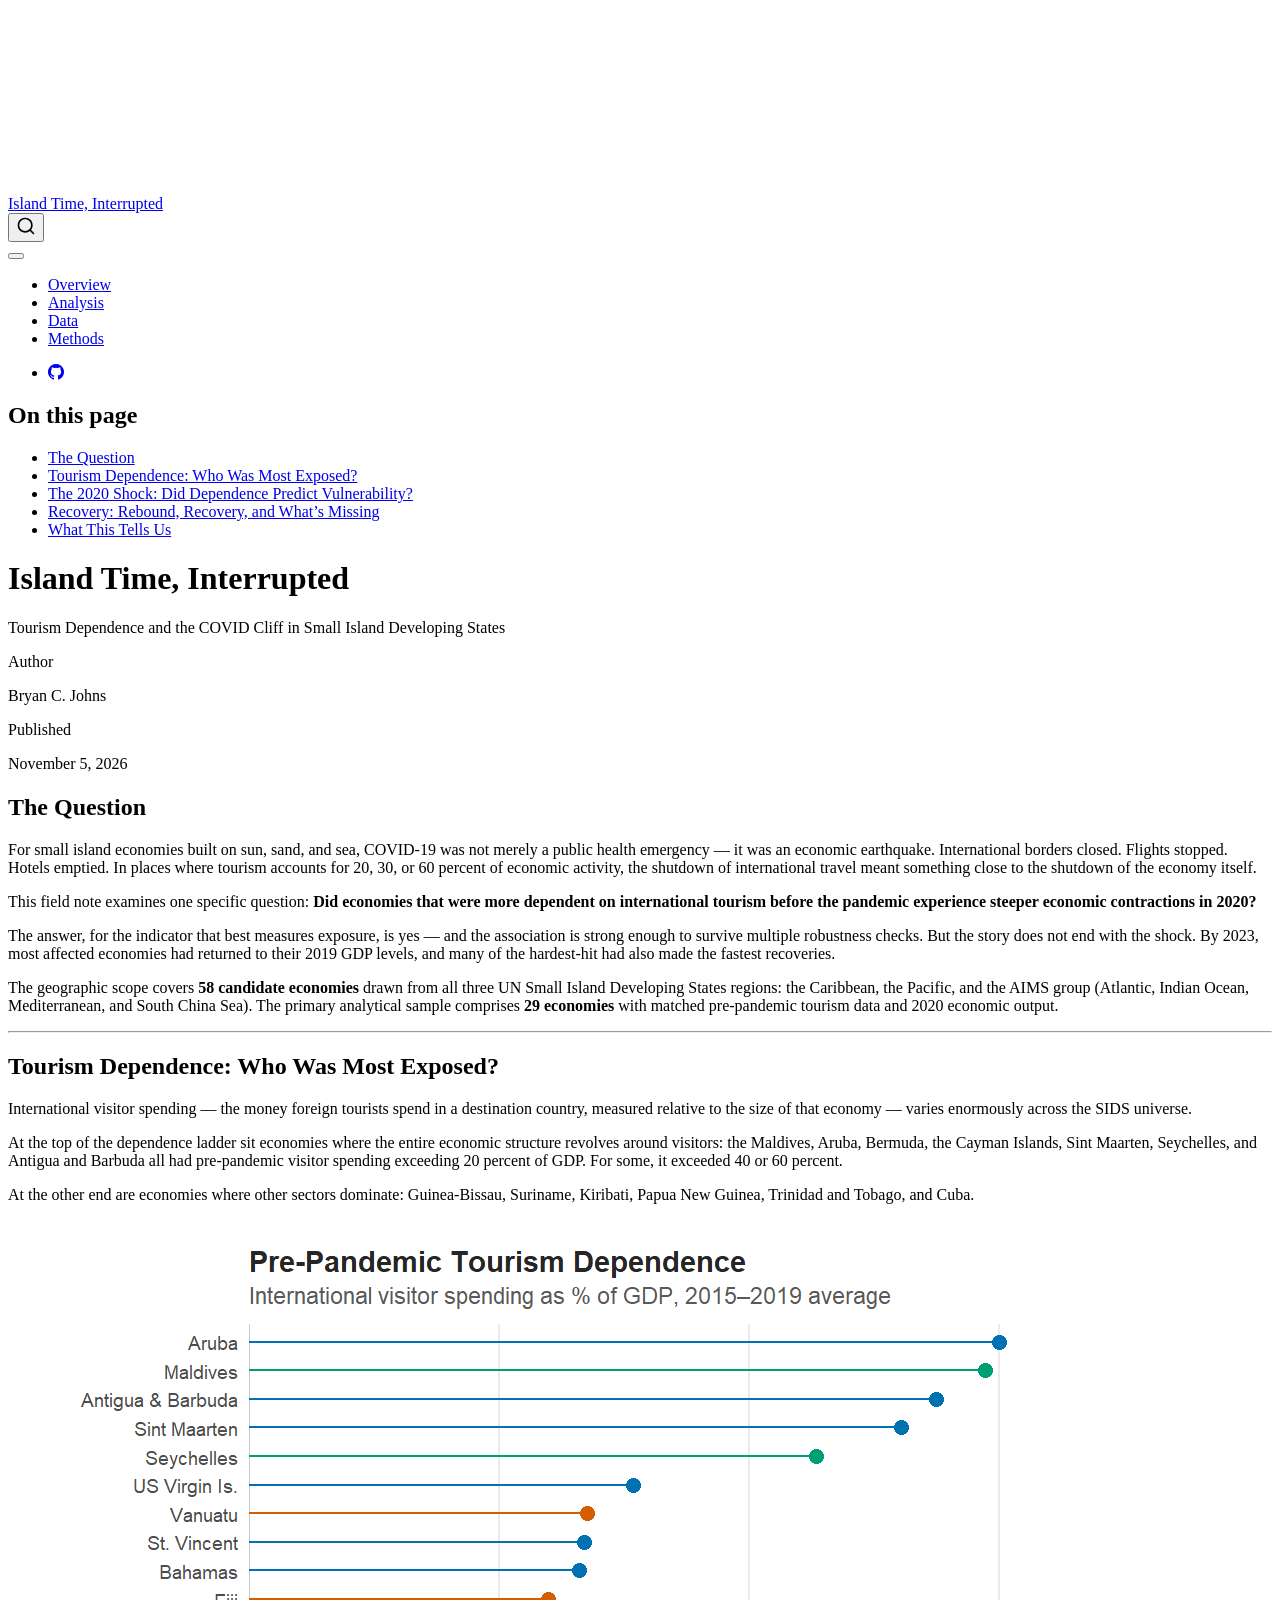
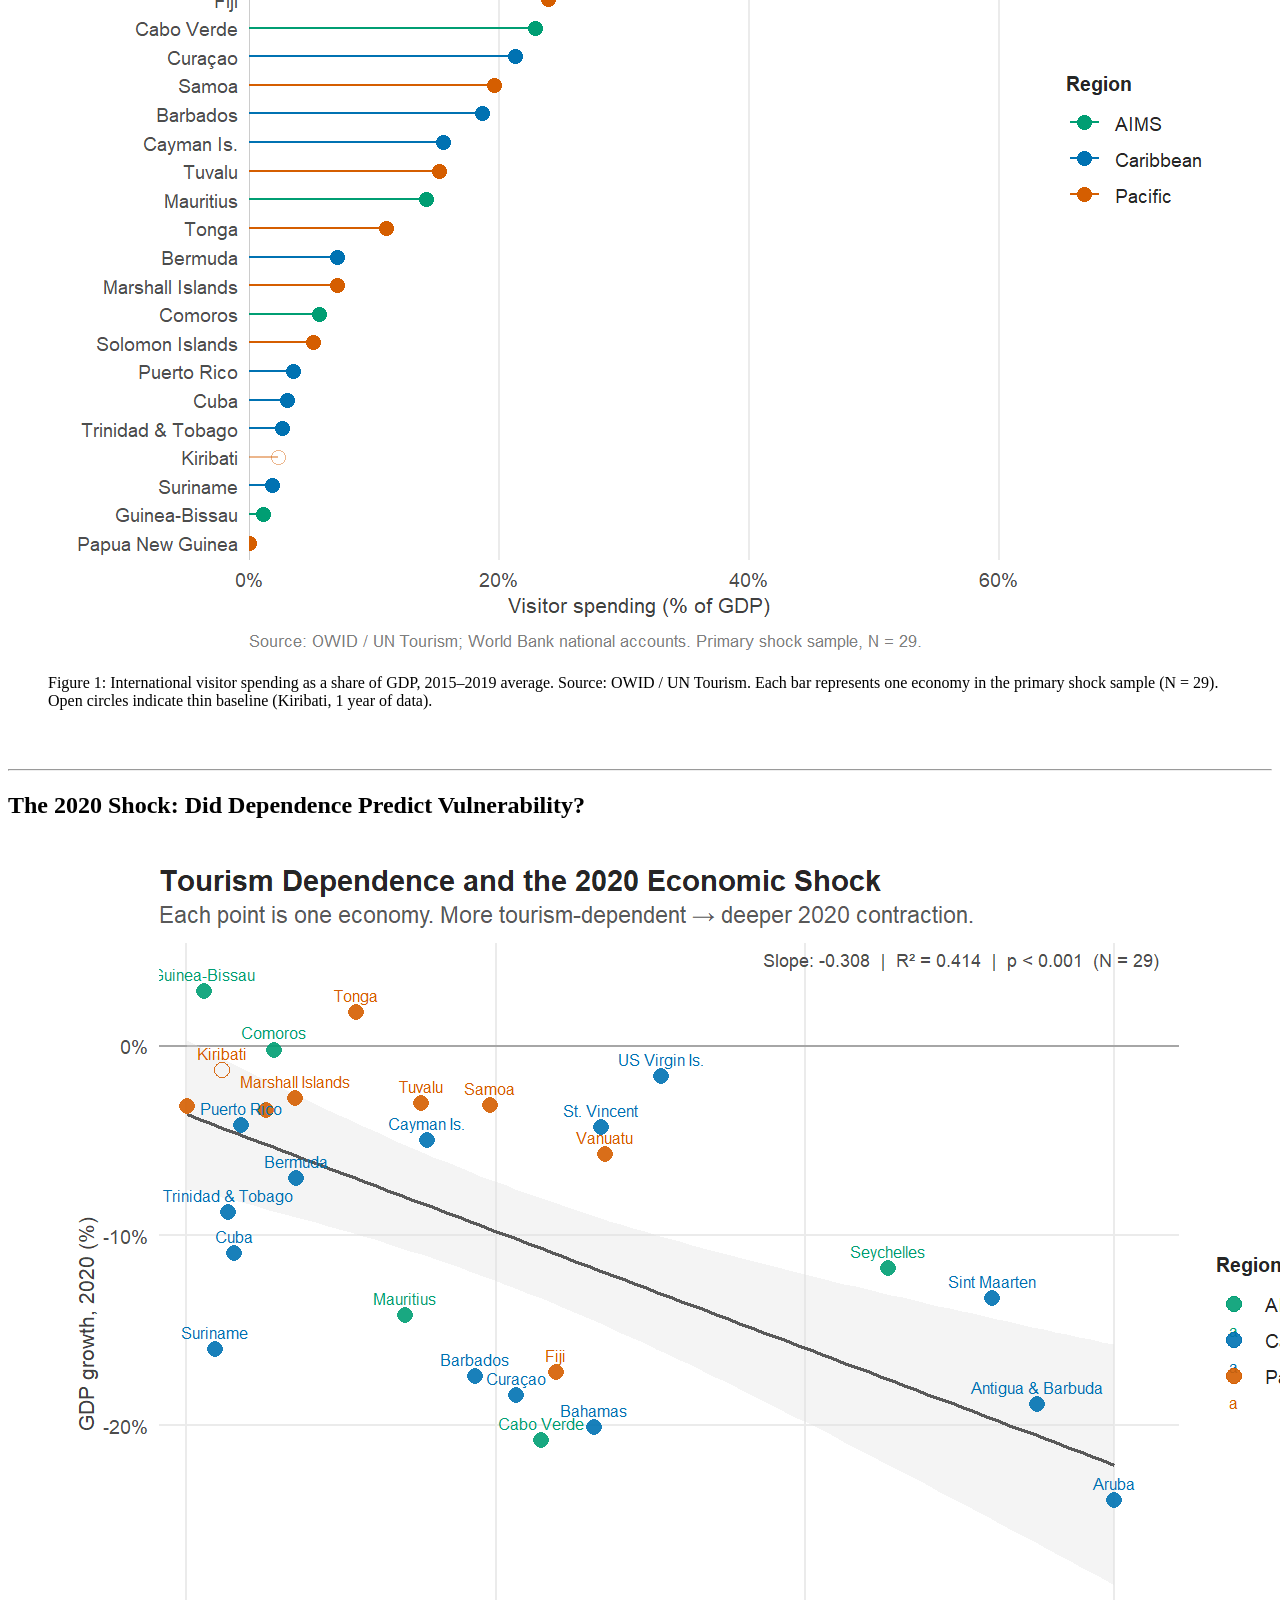
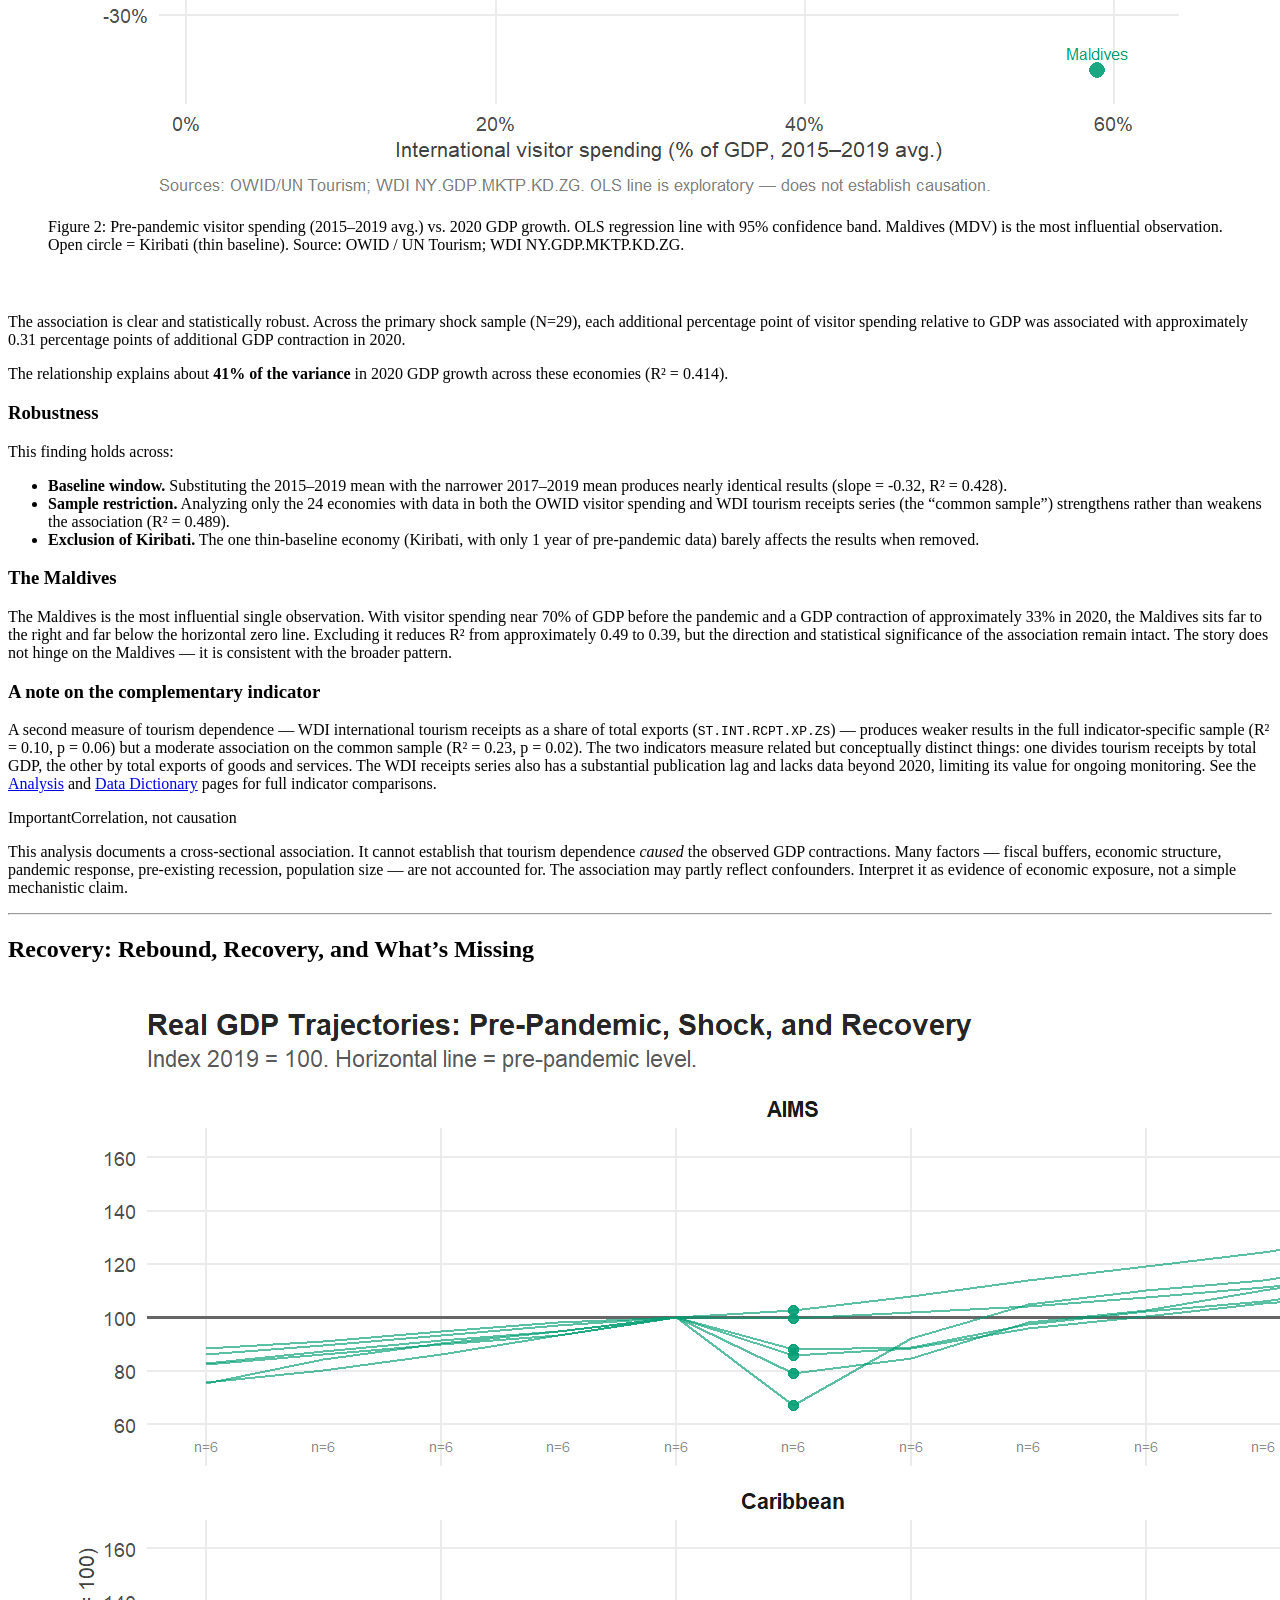
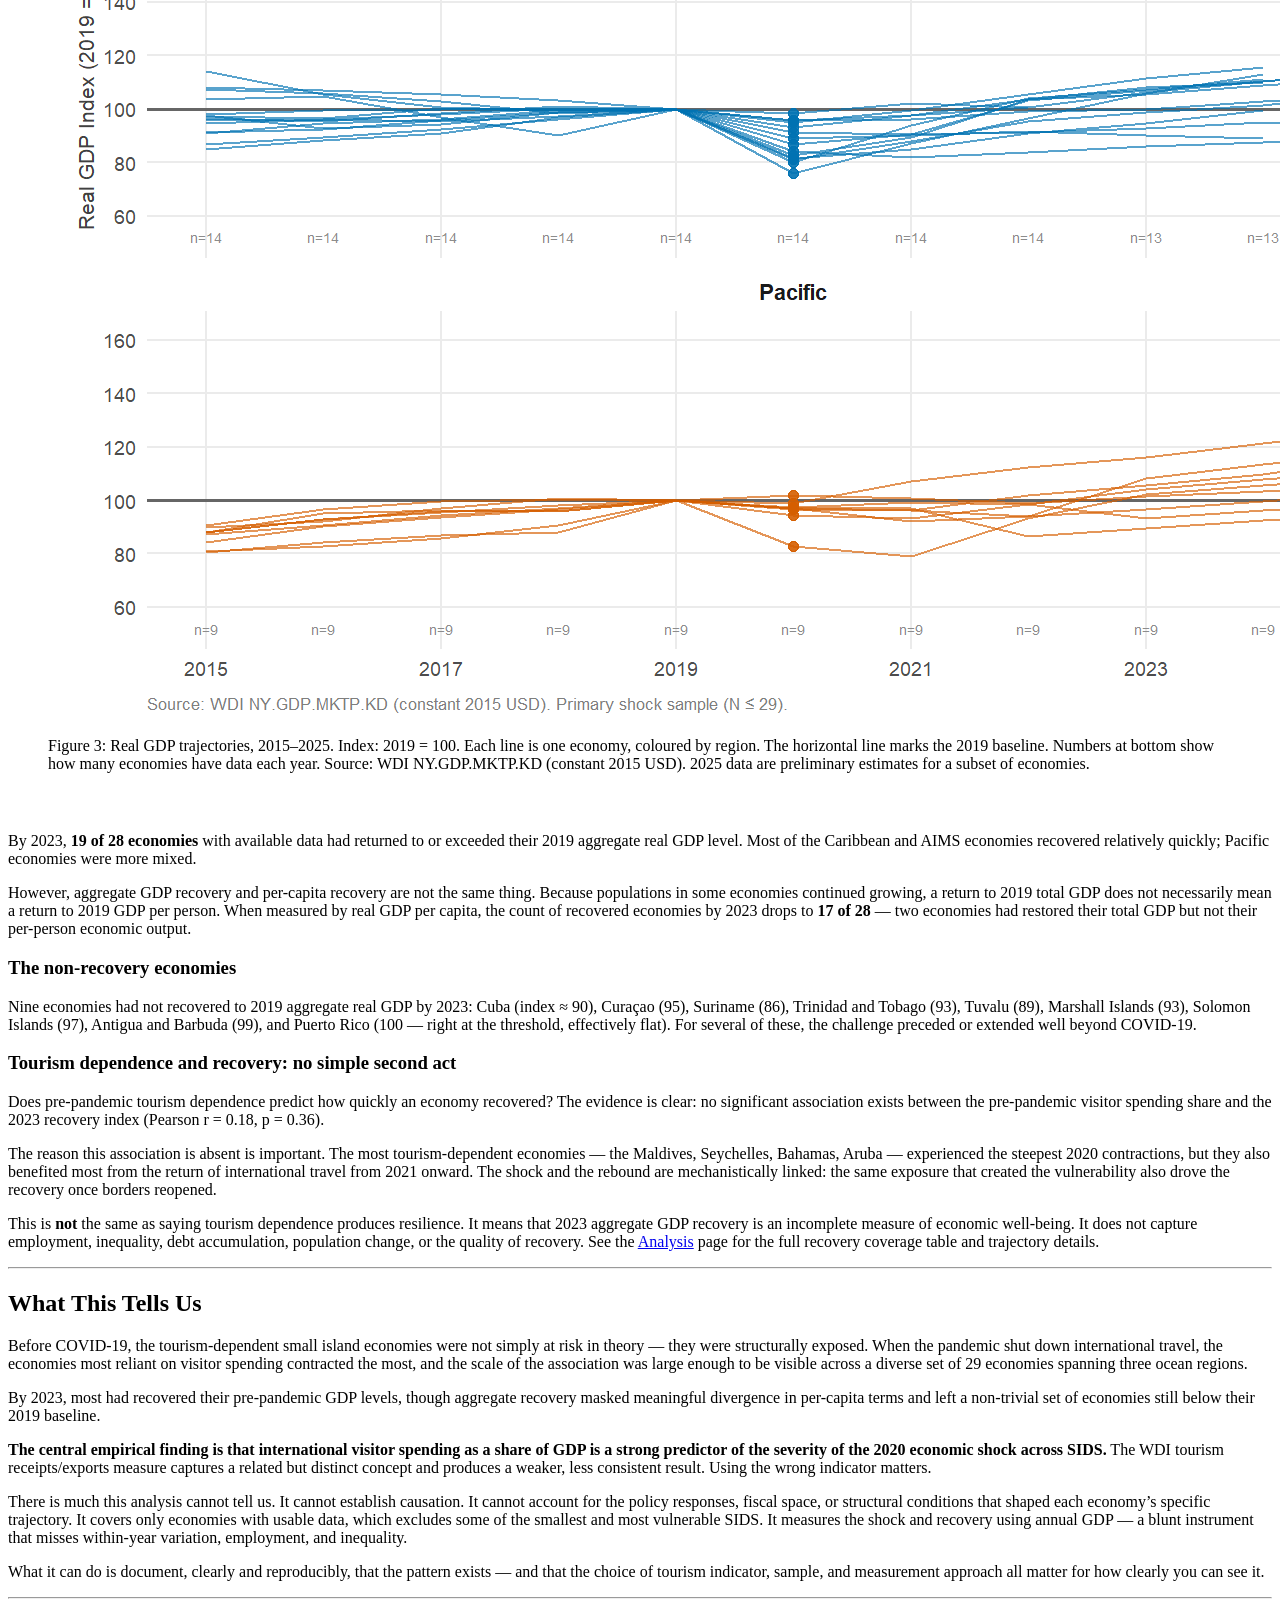
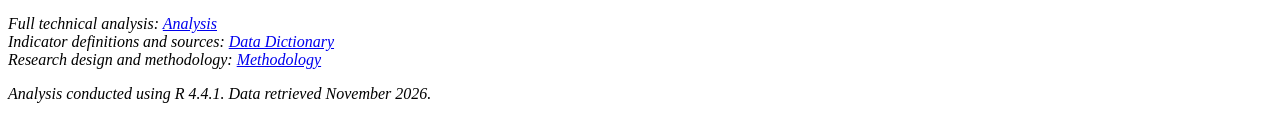
==== docs/index.html @ 67854764 "style: hide code blocks, auto-number figures" ====
<!DOCTYPE html>
<html xmlns="http://www.w3.org/1999/xhtml" lang="en" xml:lang="en"><head>

<meta charset="utf-8">
<meta name="generator" content="quarto-1.10.20">

<meta name="viewport" content="width=device-width, initial-scale=1.0, user-scalable=yes">

<meta name="author" content="Bryan C. Johns">
<meta name="dcterms.date" content="2026-11-05">

<title>Island Time, Interrupted</title>
<style>
/* Default styles provided by pandoc.
** See https://pandoc.org/MANUAL.html#variables-for-html for config info.
*/
span.smallcaps{font-variant: small-caps;}
div.columns{display: flex; gap: 1.5em;}
div.column{flex: auto;}
@media screen {
div.columns{gap: min(4vw, 1.5em);}
div.column{overflow-x: auto;}
}
div.hanging-indent{margin-left: 1.5em; text-indent: -1.5em;}
ul.task-list{list-style: none;}
ul.task-list li input[type="checkbox"] {
  width: 0.8em;
  margin: 0 0.8em 0.2em -1em; /* quarto-specific, see https://github.com/quarto-dev/quarto-cli/issues/4556 */ 
  vertical-align: middle;
}
</style>


<script src="site_libs/quarto-nav/quarto-nav.js"></script>
<script src="site_libs/quarto-nav/headroom.min.js"></script>
<script src="site_libs/clipboard/clipboard.min.js"></script>
<script src="site_libs/quarto-search/autocomplete.umd.js"></script>
<script src="site_libs/quarto-search/fuse.min.js"></script>
<script src="site_libs/quarto-search/quarto-search.js"></script>
<meta name="quarto:offset" content="./">
<link href="./images/favicon.ico" rel="icon">
<script src="site_libs/quarto-html/quarto.js" type="module"></script>
<script src="site_libs/quarto-html/tabsets/tabsets.js" type="module"></script>
<script src="site_libs/quarto-html/popper.min.js"></script>
<script src="site_libs/quarto-html/tippy.umd.min.js"></script>
<script src="site_libs/quarto-html/anchor.min.js"></script>
<link href="site_libs/quarto-html/tippy.css" rel="stylesheet">
<link href="site_libs/quarto-html/quarto-syntax-highlighting-17888a1159294d3eb470f19f6f52f5a5.css" rel="stylesheet" id="quarto-text-highlighting-styles">
<script src="site_libs/bootstrap/bootstrap.min.js"></script>
<link href="site_libs/bootstrap/bootstrap-icons.css" rel="stylesheet">
<link href="site_libs/bootstrap/bootstrap-172ba59bd5e0b52282274ba0c0cc16fc.min.css" rel="stylesheet" append-hash="true" id="quarto-bootstrap" data-mode="light">
<script id="quarto-search-options" type="application/json">{
  "location": "navbar",
  "copy-button": false,
  "collapse-after": 3,
  "panel-placement": "end",
  "type": "overlay",
  "limit": 50,
  "keyboard-shortcut": [
    "f",
    "/",
    "s"
  ],
  "show-item-context": false,
  "language": {
    "search-no-results-text": "No results",
    "search-matching-documents-text": "matching documents",
    "search-copy-link-title": "Copy link to search",
    "search-hide-matches-text": "Hide additional matches",
    "search-more-match-text": "more match in this document",
    "search-more-matches-text": "more matches in this document",
    "search-clear-button-title": "Clear",
    "search-text-placeholder": "",
    "search-detached-cancel-button-title": "Cancel",
    "search-submit-button-title": "Submit",
    "search-label": "Search"
  }
}</script>


<link rel="stylesheet" href="styles.css">
</head>

<body class="nav-fixed quarto-light">

<div id="quarto-search-results"></div>
  <header id="quarto-header" class="headroom fixed-top">
    <nav class="navbar navbar-expand-lg " data-bs-theme="dark">
      <div class="navbar-container container-fluid">
      <div class="navbar-brand-container mx-auto">
    <a class="navbar-brand" href="./index.html">
    <span class="navbar-title">Island Time, Interrupted</span>
    </a>
  </div>
            <div id="quarto-search" class="" title="Search"></div>
          <button class="navbar-toggler" type="button" data-bs-toggle="collapse" data-bs-target="#navbarCollapse" aria-controls="navbarCollapse" role="menu" aria-expanded="false" aria-label="Toggle navigation" onclick="if (window.quartoToggleHeadroom) { window.quartoToggleHeadroom(); }">
  <span class="navbar-toggler-icon"></span>
</button>
          <div class="collapse navbar-collapse" id="navbarCollapse">
            <ul class="navbar-nav navbar-nav-scroll me-auto">
  <li class="nav-item">
    <a class="nav-link active" href="./index.html" aria-current="page"> 
<span class="menu-text">Overview</span></a>
  </li>  
  <li class="nav-item">
    <a class="nav-link" href="./analysis.html"> 
<span class="menu-text">Analysis</span></a>
  </li>  
  <li class="nav-item">
    <a class="nav-link" href="./data-dictionary.html"> 
<span class="menu-text">Data</span></a>
  </li>  
  <li class="nav-item">
    <a class="nav-link" href="./methodology.html"> 
<span class="menu-text">Methods</span></a>
  </li>  
</ul>
            <ul class="navbar-nav navbar-nav-scroll ms-auto">
  <li class="nav-item compact">
    <a class="nav-link" href="https://github.com/johbry17/Island-Time-Interrupted"> <i class="bi bi-github" role="img">
</i> 
<span class="menu-text"></span></a>
  </li>  
</ul>
          </div> <!-- /navcollapse -->
            <div class="quarto-navbar-tools">
</div>
      </div> <!-- /container-fluid -->
    </nav>
</header>
<!-- content -->
<div id="quarto-content" class="quarto-container page-columns page-rows-contents page-layout-article page-navbar">
<!-- sidebar -->
<!-- margin-sidebar -->
    <div id="quarto-margin-sidebar" class="sidebar margin-sidebar">
        <nav id="TOC" role="doc-toc" class="toc-active">
    <h2 id="toc-title">On this page</h2>
   
  <ul class="collapse">
  <li><a href="#the-question" id="toc-the-question" class="nav-link active" data-scroll-target="#the-question">The Question</a></li>
  <li><a href="#tourism-dependence-who-was-most-exposed" id="toc-tourism-dependence-who-was-most-exposed" class="nav-link" data-scroll-target="#tourism-dependence-who-was-most-exposed">Tourism Dependence: Who Was Most Exposed?</a></li>
  <li><a href="#the-2020-shock-did-dependence-predict-vulnerability" id="toc-the-2020-shock-did-dependence-predict-vulnerability" class="nav-link" data-scroll-target="#the-2020-shock-did-dependence-predict-vulnerability">The 2020 Shock: Did Dependence Predict Vulnerability?</a></li>
  <li><a href="#recovery-rebound-recovery-and-whats-missing" id="toc-recovery-rebound-recovery-and-whats-missing" class="nav-link" data-scroll-target="#recovery-rebound-recovery-and-whats-missing">Recovery: Rebound, Recovery, and What’s Missing</a></li>
  <li><a href="#what-this-tells-us" id="toc-what-this-tells-us" class="nav-link" data-scroll-target="#what-this-tells-us">What This Tells Us</a></li>
  </ul>
</nav>
    </div>
<!-- main -->
<main class="content" id="quarto-document-content">

<header id="title-block-header" class="quarto-title-block default">
<div class="quarto-title">
<h1 class="title">Island Time, Interrupted</h1>
<p class="subtitle lead">Tourism Dependence and the COVID Cliff in Small Island Developing States</p>
</div>



<div class="quarto-title-meta">

    <div>
    <div class="quarto-title-meta-heading">Author</div>
    <div class="quarto-title-meta-contents">
             <p>Bryan C. Johns </p>
          </div>
  </div>
    
    <div>
    <div class="quarto-title-meta-heading">Published</div>
    <div class="quarto-title-meta-contents">
      <p class="date">November 5, 2026</p>
    </div>
  </div>
  
    
  </div>
  


</header>


<section id="the-question" class="level2">
<h2 class="anchored" data-anchor-id="the-question">The Question</h2>
<p>For small island economies built on sun, sand, and sea, COVID-19 was not merely a public health emergency — it was an economic earthquake. International borders closed. Flights stopped. Hotels emptied. In places where tourism accounts for 20, 30, or 60 percent of economic activity, the shutdown of international travel meant something close to the shutdown of the economy itself.</p>
<p>This field note examines one specific question: <strong>Did economies that were more dependent on international tourism before the pandemic experience steeper economic contractions in 2020?</strong></p>
<p>The answer, for the indicator that best measures exposure, is yes — and the association is strong enough to survive multiple robustness checks. But the story does not end with the shock. By 2023, most affected economies had returned to their 2019 GDP levels, and many of the hardest-hit had also made the fastest recoveries.</p>
<p>The geographic scope covers <strong>58 candidate economies</strong> drawn from all three UN Small Island Developing States regions: the Caribbean, the Pacific, and the AIMS group (Atlantic, Indian Ocean, Mediterranean, and South China Sea). The primary analytical sample comprises <strong>29 economies</strong> with matched pre-pandemic tourism data and 2020 economic output.</p>
<hr>
</section>
<section id="tourism-dependence-who-was-most-exposed" class="level2">
<h2 class="anchored" data-anchor-id="tourism-dependence-who-was-most-exposed">Tourism Dependence: Who Was Most Exposed?</h2>
<p>International visitor spending — the money foreign tourists spend in a destination country, measured relative to the size of that economy — varies enormously across the SIDS universe.</p>
<p>At the top of the dependence ladder sit economies where the entire economic structure revolves around visitors: the Maldives, Aruba, Bermuda, the Cayman Islands, Sint Maarten, Seychelles, and Antigua and Barbuda all had pre-pandemic visitor spending exceeding 20 percent of GDP. For some, it exceeded 40 or 60 percent.</p>
<p>At the other end are economies where other sectors dominate: Guinea-Bissau, Suriname, Kiribati, Papua New Guinea, Trinidad and Tobago, and Cuba.</p>
<div class="cell">
<div class="cell-output-display">
<div id="fig-ranking" class="quarto-float quarto-figure quarto-figure-center anchored">
<figure class="quarto-float quarto-float-fig figure">
<div aria-describedby="fig-ranking-caption-0ceaefa1-69ba-4598-a22c-09a6ac19f8ca">
<img src="index_files/figure-html/fig-ranking-1.png" class="img-fluid figure-img">
</div>
<figcaption class="quarto-float-caption-bottom quarto-float-caption quarto-float-fig" id="fig-ranking-caption-0ceaefa1-69ba-4598-a22c-09a6ac19f8ca">
Figure&nbsp;1: International visitor spending as a share of GDP, 2015–2019 average. Source: OWID / UN Tourism. Each bar represents one economy in the primary shock sample (N = 29). Open circles indicate thin baseline (Kiribati, 1 year of data).
</figcaption>
</figure>
</div>
</div>
</div>
<hr>
</section>
<section id="the-2020-shock-did-dependence-predict-vulnerability" class="level2">
<h2 class="anchored" data-anchor-id="the-2020-shock-did-dependence-predict-vulnerability">The 2020 Shock: Did Dependence Predict Vulnerability?</h2>
<div class="cell">
<div class="cell-output-display">
<div id="fig-shock" class="quarto-float quarto-figure quarto-figure-center anchored">
<figure class="quarto-float quarto-float-fig figure">
<div aria-describedby="fig-shock-caption-0ceaefa1-69ba-4598-a22c-09a6ac19f8ca">
<img src="index_files/figure-html/fig-shock-1.png" class="img-fluid figure-img">
</div>
<figcaption class="quarto-float-caption-bottom quarto-float-caption quarto-float-fig" id="fig-shock-caption-0ceaefa1-69ba-4598-a22c-09a6ac19f8ca">
Figure&nbsp;2: Pre-pandemic visitor spending (2015–2019 avg.) vs.&nbsp;2020 GDP growth. OLS regression line with 95% confidence band. Maldives (MDV) is the most influential observation. Open circle = Kiribati (thin baseline). Source: OWID / UN Tourism; WDI NY.GDP.MKTP.KD.ZG.
</figcaption>
</figure>
</div>
</div>
</div>
<p>The association is clear and statistically robust. Across the primary shock sample (N=29), each additional percentage point of visitor spending relative to GDP was associated with approximately 0.31 percentage points of additional GDP contraction in 2020.</p>
<p>The relationship explains about <strong>41% of the variance</strong> in 2020 GDP growth across these economies (R² = 0.414).</p>
<section id="robustness" class="level3">
<h3 class="anchored" data-anchor-id="robustness">Robustness</h3>
<p>This finding holds across:</p>
<ul>
<li><strong>Baseline window.</strong> Substituting the 2015–2019 mean with the narrower 2017–2019 mean produces nearly identical results (slope = -0.32, R² = 0.428).</li>
<li><strong>Sample restriction.</strong> Analyzing only the 24 economies with data in both the OWID visitor spending and WDI tourism receipts series (the “common sample”) strengthens rather than weakens the association (R² = 0.489).</li>
<li><strong>Exclusion of Kiribati.</strong> The one thin-baseline economy (Kiribati, with only 1 year of pre-pandemic data) barely affects the results when removed.</li>
</ul>
</section>
<section id="the-maldives" class="level3">
<h3 class="anchored" data-anchor-id="the-maldives">The Maldives</h3>
<p>The Maldives is the most influential single observation. With visitor spending near 70% of GDP before the pandemic and a GDP contraction of approximately 33% in 2020, the Maldives sits far to the right and far below the horizontal zero line. Excluding it reduces R² from approximately 0.49 to 0.39, but the direction and statistical significance of the association remain intact. The story does not hinge on the Maldives — it is consistent with the broader pattern.</p>
</section>
<section id="a-note-on-the-complementary-indicator" class="level3">
<h3 class="anchored" data-anchor-id="a-note-on-the-complementary-indicator">A note on the complementary indicator</h3>
<p>A second measure of tourism dependence — WDI international tourism receipts as a share of total exports (<code>ST.INT.RCPT.XP.ZS</code>) — produces weaker results in the full indicator-specific sample (R² = 0.10, p = 0.06) but a moderate association on the common sample (R² = 0.23, p = 0.02). The two indicators measure related but conceptually distinct things: one divides tourism receipts by total GDP, the other by total exports of goods and services. The WDI receipts series also has a substantial publication lag and lacks data beyond 2020, limiting its value for ongoing monitoring. See the <a href="./analysis.html">Analysis</a> and <a href="./data-dictionary.html">Data Dictionary</a> pages for full indicator comparisons.</p>
<div class="callout callout-style-default callout-important callout-titled">
<div class="callout-header d-flex align-content-center">
<div class="callout-icon-container">
<i class="callout-icon"></i>
</div>
<div class="callout-title-container flex-fill">
<span class="screen-reader-only">Important</span>Correlation, not causation
</div>
</div>
<div class="callout-body-container callout-body">
<p>This analysis documents a cross-sectional association. It cannot establish that tourism dependence <em>caused</em> the observed GDP contractions. Many factors — fiscal buffers, economic structure, pandemic response, pre-existing recession, population size — are not accounted for. The association may partly reflect confounders. Interpret it as evidence of economic exposure, not a simple mechanistic claim.</p>
</div>
</div>
<hr>
</section>
</section>
<section id="recovery-rebound-recovery-and-whats-missing" class="level2">
<h2 class="anchored" data-anchor-id="recovery-rebound-recovery-and-whats-missing">Recovery: Rebound, Recovery, and What’s Missing</h2>
<div class="cell">
<div class="cell-output-display">
<div id="fig-recovery" class="quarto-float quarto-figure quarto-figure-center anchored">
<figure class="quarto-float quarto-float-fig figure">
<div aria-describedby="fig-recovery-caption-0ceaefa1-69ba-4598-a22c-09a6ac19f8ca">
<img src="index_files/figure-html/fig-recovery-1.png" class="img-fluid figure-img">
</div>
<figcaption class="quarto-float-caption-bottom quarto-float-caption quarto-float-fig" id="fig-recovery-caption-0ceaefa1-69ba-4598-a22c-09a6ac19f8ca">
Figure&nbsp;3: Real GDP trajectories, 2015–2025. Index: 2019 = 100. Each line is one economy, coloured by region. The horizontal line marks the 2019 baseline. Numbers at bottom show how many economies have data each year. Source: WDI NY.GDP.MKTP.KD (constant 2015 USD). 2025 data are preliminary estimates for a subset of economies.
</figcaption>
</figure>
</div>
</div>
</div>
<p>By 2023, <strong>19 of 28 economies</strong> with available data had returned to or exceeded their 2019 aggregate real GDP level. Most of the Caribbean and AIMS economies recovered relatively quickly; Pacific economies were more mixed.</p>
<p>However, aggregate GDP recovery and per-capita recovery are not the same thing. Because populations in some economies continued growing, a return to 2019 total GDP does not necessarily mean a return to 2019 GDP per person. When measured by real GDP per capita, the count of recovered economies by 2023 drops to <strong>17 of 28</strong> — two economies had restored their total GDP but not their per-person economic output.</p>
<section id="the-non-recovery-economies" class="level3">
<h3 class="anchored" data-anchor-id="the-non-recovery-economies">The non-recovery economies</h3>
<p>Nine economies had not recovered to 2019 aggregate real GDP by 2023: Cuba (index ≈ 90), Curaçao (95), Suriname (86), Trinidad and Tobago (93), Tuvalu (89), Marshall Islands (93), Solomon Islands (97), Antigua and Barbuda (99), and Puerto Rico (100 — right at the threshold, effectively flat). For several of these, the challenge preceded or extended well beyond COVID-19.</p>
</section>
<section id="tourism-dependence-and-recovery-no-simple-second-act" class="level3">
<h3 class="anchored" data-anchor-id="tourism-dependence-and-recovery-no-simple-second-act">Tourism dependence and recovery: no simple second act</h3>
<p>Does pre-pandemic tourism dependence predict how quickly an economy recovered? The evidence is clear: no significant association exists between the pre-pandemic visitor spending share and the 2023 recovery index (Pearson r = 0.18, p = 0.36).</p>
<p>The reason this association is absent is important. The most tourism-dependent economies — the Maldives, Seychelles, Bahamas, Aruba — experienced the steepest 2020 contractions, but they also benefited most from the return of international travel from 2021 onward. The shock and the rebound are mechanistically linked: the same exposure that created the vulnerability also drove the recovery once borders reopened.</p>
<p>This is <strong>not</strong> the same as saying tourism dependence produces resilience. It means that 2023 aggregate GDP recovery is an incomplete measure of economic well-being. It does not capture employment, inequality, debt accumulation, population change, or the quality of recovery. See the <a href="./analysis.html">Analysis</a> page for the full recovery coverage table and trajectory details.</p>
<hr>
</section>
</section>
<section id="what-this-tells-us" class="level2">
<h2 class="anchored" data-anchor-id="what-this-tells-us">What This Tells Us</h2>
<p>Before COVID-19, the tourism-dependent small island economies were not simply at risk in theory — they were structurally exposed. When the pandemic shut down international travel, the economies most reliant on visitor spending contracted the most, and the scale of the association was large enough to be visible across a diverse set of 29 economies spanning three ocean regions.</p>
<p>By 2023, most had recovered their pre-pandemic GDP levels, though aggregate recovery masked meaningful divergence in per-capita terms and left a non-trivial set of economies still below their 2019 baseline.</p>
<p><strong>The central empirical finding is that international visitor spending as a share of GDP is a strong predictor of the severity of the 2020 economic shock across SIDS.</strong> The WDI tourism receipts/exports measure captures a related but distinct concept and produces a weaker, less consistent result. Using the wrong indicator matters.</p>
<p>There is much this analysis cannot tell us. It cannot establish causation. It cannot account for the policy responses, fiscal space, or structural conditions that shaped each economy’s specific trajectory. It covers only economies with usable data, which excludes some of the smallest and most vulnerable SIDS. It measures the shock and recovery using annual GDP — a blunt instrument that misses within-year variation, employment, and inequality.</p>
<p>What it can do is document, clearly and reproducibly, that the pattern exists — and that the choice of tourism indicator, sample, and measurement approach all matter for how clearly you can see it.</p>
<hr>
<p><em>Full technical analysis: <a href="./analysis.html">Analysis</a></em><br>
<em>Indicator definitions and sources: <a href="./data-dictionary.html">Data Dictionary</a></em><br>
<em>Research design and methodology: <a href="./methodology.html">Methodology</a></em></p>
<p><em>Analysis conducted using R 4.4.1. Data retrieved November 2026.</em></p>


</section>

</main> <!-- /main -->
<script id="quarto-html-after-body" type="application/javascript">
  window.document.addEventListener("DOMContentLoaded", function (event) {
    const icon = "";
    const anchorJS = new window.AnchorJS();
    anchorJS.options = {
      placement: 'right',
      icon: icon
    };
    anchorJS.add('.anchored');
    const isCodeAnnotation = (el) => {
      for (const clz of el.classList) {
        if (clz.startsWith('code-annotation-')) {                     
          return true;
        }
      }
      return false;
    }
    const onCopySuccess = function(e) {
      // button target
      const button = e.trigger;
      // don't keep focus
      button.blur();
      // flash "checked"
      button.classList.add('code-copy-button-checked');
      var currentTitle = button.getAttribute("title");
      button.setAttribute("title", "Copied!");
      let tooltip;
      if (window.bootstrap) {
        button.setAttribute("data-bs-toggle", "tooltip");
        button.setAttribute("data-bs-placement", "left");
        button.setAttribute("data-bs-title", "Copied!");
        tooltip = new bootstrap.Tooltip(button, 
          { trigger: "manual", 
            customClass: "code-copy-button-tooltip",
            offset: [0, -8]});
        tooltip.show();    
      }
      setTimeout(function() {
        if (tooltip) {
          tooltip.hide();
          button.removeAttribute("data-bs-title");
          button.removeAttribute("data-bs-toggle");
          button.removeAttribute("data-bs-placement");
        }
        button.setAttribute("title", currentTitle);
        button.classList.remove('code-copy-button-checked');
      }, 1000);
      // clear code selection
      e.clearSelection();
    }
    const getTextToCopy = function(trigger) {
      const outerScaffold = trigger.parentElement.cloneNode(true);
      const codeEl = outerScaffold.querySelector('code');
      for (const childEl of codeEl.children) {
        if (isCodeAnnotation(childEl)) {
          childEl.remove();
        }
      }
      return codeEl.innerText;
    }
    const clipboard = new window.ClipboardJS('.code-copy-button:not([data-in-quarto-modal])', {
      text: getTextToCopy
    });
    clipboard.on('success', onCopySuccess);
    if (window.document.getElementById('quarto-embedded-source-code-modal')) {
      const clipboardModal = new window.ClipboardJS('.code-copy-button[data-in-quarto-modal]', {
        text: getTextToCopy,
        container: window.document.getElementById('quarto-embedded-source-code-modal')
      });
      clipboardModal.on('success', onCopySuccess);
    }
      var localhostRegex = new RegExp(/^(?:http|https):\/\/localhost\:?[0-9]*\//);
      var mailtoRegex = new RegExp(/^mailto:/);
        var filterRegex = new RegExp('/' + window.location.host + '/');
      var isInternal = (href) => {
          return filterRegex.test(href) || localhostRegex.test(href) || mailtoRegex.test(href);
      }
      // Inspect non-navigation links and adorn them if external
     var links = window.document.querySelectorAll('a[href]:not(.nav-link):not(.navbar-brand):not(.toc-action):not(.sidebar-link):not(.sidebar-item-toggle):not(.pagination-link):not(.no-external):not([aria-hidden]):not(.dropdown-item):not(.quarto-navigation-tool):not(.about-link)');
      for (var i=0; i<links.length; i++) {
        const link = links[i];
        if (!isInternal(link.href)) {
          // undo the damage that might have been done by quarto-nav.js in the case of
          // links that we want to consider external
          if (link.dataset.originalHref !== undefined) {
            link.href = link.dataset.originalHref;
          }
        }
      }
    function tippyHover(el, contentFn, onTriggerFn, onUntriggerFn) {
      const config = {
        allowHTML: true,
        maxWidth: 500,
        delay: 100,
        arrow: false,
        appendTo: function(el) {
            return el.parentElement;
        },
        interactive: true,
        interactiveBorder: 10,
        theme: 'quarto',
        placement: 'bottom-start',
      };
      if (contentFn) {
        config.content = contentFn;
      }
      if (onTriggerFn) {
        config.onTrigger = onTriggerFn;
      }
      if (onUntriggerFn) {
        config.onUntrigger = onUntriggerFn;
      }
      window.tippy(el, config); 
    }
    const noterefs = window.document.querySelectorAll('a[role="doc-noteref"]');
    for (var i=0; i<noterefs.length; i++) {
      const ref = noterefs[i];
      tippyHover(ref, function() {
        // use id or data attribute instead here
        let href = ref.getAttribute('data-footnote-href') || ref.getAttribute('href');
        try { href = new URL(href).hash; } catch {}
        const id = href.replace(/^#\/?/, "");
        const note = window.document.getElementById(id);
        if (note) {
          return note.innerHTML;
        } else {
          return "";
        }
      });
    }
    const xrefs = window.document.querySelectorAll('a.quarto-xref');
    const processXRef = (id, note) => {
      // Strip column container classes
      const stripColumnClz = (el) => {
        el.classList.remove("page-full", "page-columns");
        if (el.children) {
          for (const child of el.children) {
            stripColumnClz(child);
          }
        }
      }
      stripColumnClz(note)
      if (id === null || id.startsWith('sec-')) {
        // Special case sections, only their first couple elements
        const container = document.createElement("div");
        if (note.children && note.children.length > 2) {
          container.appendChild(note.children[0].cloneNode(true));
          for (let i = 1; i < note.children.length; i++) {
            const child = note.children[i];
            if (child.tagName === "P" && child.innerText === "") {
              continue;
            } else {
              container.appendChild(child.cloneNode(true));
              break;
            }
          }
          if (window.Quarto?.typesetMath) {
            window.Quarto.typesetMath(container);
          }
          return container.innerHTML
        } else {
          if (window.Quarto?.typesetMath) {
            window.Quarto.typesetMath(note);
          }
          return note.innerHTML;
        }
      } else {
        // Remove any anchor links if they are present
        const anchorLink = note.querySelector('a.anchorjs-link');
        if (anchorLink) {
          anchorLink.remove();
        }
        if (window.Quarto?.typesetMath) {
          window.Quarto.typesetMath(note);
        }
        if (note.classList.contains("callout")) {
          return note.outerHTML;
        } else {
          return note.innerHTML;
        }
      }
    }
    for (var i=0; i<xrefs.length; i++) {
      const xref = xrefs[i];
      tippyHover(xref, undefined, function(instance) {
        instance.disable();
        let url = xref.getAttribute('href');
        let hash = undefined; 
        if (url.startsWith('#')) {
          hash = url;
        } else {
          try { hash = new URL(url).hash; } catch {}
        }
        if (hash) {
          const id = hash.replace(/^#\/?/, "");
          const note = window.document.getElementById(id);
          if (note !== null) {
            try {
              const html = processXRef(id, note.cloneNode(true));
              instance.setContent(html);
            } finally {
              instance.enable();
              instance.show();
            }
          } else {
            // See if we can fetch this
            fetch(url.split('#')[0])
            .then(res => res.text())
            .then(html => {
              const parser = new DOMParser();
              const htmlDoc = parser.parseFromString(html, "text/html");
              const note = htmlDoc.getElementById(id);
              if (note !== null) {
                const html = processXRef(id, note);
                instance.setContent(html);
              } 
            }).finally(() => {
              instance.enable();
              instance.show();
            });
          }
        } else {
          // See if we can fetch a full url (with no hash to target)
          // This is a special case and we should probably do some content thinning / targeting
          fetch(url)
          .then(res => res.text())
          .then(html => {
            const parser = new DOMParser();
            const htmlDoc = parser.parseFromString(html, "text/html");
            const note = htmlDoc.querySelector('main.content');
            if (note !== null) {
              // This should only happen for chapter cross references
              // (since there is no id in the URL)
              // remove the first header
              if (note.children.length > 0 && note.children[0].tagName === "HEADER") {
                note.children[0].remove();
              }
              const html = processXRef(null, note);
              instance.setContent(html);
            } 
          }).finally(() => {
            instance.enable();
            instance.show();
          });
        }
      }, function(instance) {
      });
    }
        let selectedAnnoteEl;
        const selectorForAnnotation = ( cell, annotation) => {
          let cellAttr = 'data-code-cell="' + cell + '"';
          let lineAttr = 'data-code-annotation="' +  annotation + '"';
          const selector = 'span[' + cellAttr + '][' + lineAttr + ']';
          return selector;
        }
        const selectCodeLines = (annoteEl) => {
          const doc = window.document;
          const targetCell = annoteEl.getAttribute("data-target-cell");
          const targetAnnotation = annoteEl.getAttribute("data-target-annotation");
          const annoteSpan = window.document.querySelector(selectorForAnnotation(targetCell, targetAnnotation));
          const lines = annoteSpan.getAttribute("data-code-lines").split(",");
          const lineIds = lines.map((line) => {
            return targetCell + "-" + line;
          })
          let top = null;
          let height = null;
          let parent = null;
          if (lineIds.length > 0) {
              //compute the position of the single el (top and bottom and make a div)
              const el = window.document.getElementById(lineIds[0]);
              top = el.offsetTop;
              height = el.offsetHeight;
              parent = el.parentElement.parentElement;
            if (lineIds.length > 1) {
              const lastEl = window.document.getElementById(lineIds[lineIds.length - 1]);
              const bottom = lastEl.offsetTop + lastEl.offsetHeight;
              height = bottom - top;
            }
            if (top !== null && height !== null && parent !== null) {
              // cook up a div (if necessary) and position it 
              let div = window.document.getElementById("code-annotation-line-highlight");
              if (div === null) {
                div = window.document.createElement("div");
                div.setAttribute("id", "code-annotation-line-highlight");
                div.style.position = 'absolute';
                parent.appendChild(div);
              }
              div.style.top = top - 2 + "px";
              div.style.height = height + 4 + "px";
              div.style.left = 0;
              let gutterDiv = window.document.getElementById("code-annotation-line-highlight-gutter");
              if (gutterDiv === null) {
                gutterDiv = window.document.createElement("div");
                gutterDiv.setAttribute("id", "code-annotation-line-highlight-gutter");
                gutterDiv.style.position = 'absolute';
                const codeCell = window.document.getElementById(targetCell);
                const gutter = codeCell.querySelector('.code-annotation-gutter');
                gutter.appendChild(gutterDiv);
              }
              gutterDiv.style.top = top - 2 + "px";
              gutterDiv.style.height = height + 4 + "px";
            }
            selectedAnnoteEl = annoteEl;
          }
        };
        const unselectCodeLines = () => {
          const elementsIds = ["code-annotation-line-highlight", "code-annotation-line-highlight-gutter"];
          elementsIds.forEach((elId) => {
            const div = window.document.getElementById(elId);
            if (div) {
              div.remove();
            }
          });
          selectedAnnoteEl = undefined;
        };
          // Handle positioning of the toggle
      window.addEventListener(
        "resize",
        throttle(() => {
          elRect = undefined;
          if (selectedAnnoteEl) {
            selectCodeLines(selectedAnnoteEl);
          }
        }, 10)
      );
      function throttle(fn, ms) {
      let throttle = false;
      let timer;
        return (...args) => {
          if(!throttle) { // first call gets through
              fn.apply(this, args);
              throttle = true;
          } else { // all the others get throttled
              if(timer) clearTimeout(timer); // cancel #2
              timer = setTimeout(() => {
                fn.apply(this, args);
                timer = throttle = false;
              }, ms);
          }
        };
      }
        // Attach click handler to the DT
        const annoteDls = window.document.querySelectorAll('dt[data-target-cell]');
        for (const annoteDlNode of annoteDls) {
          annoteDlNode.addEventListener('click', (event) => {
            const clickedEl = event.target;
            if (clickedEl !== selectedAnnoteEl) {
              unselectCodeLines();
              const activeEl = window.document.querySelector('dt[data-target-cell].code-annotation-active');
              if (activeEl) {
                activeEl.classList.remove('code-annotation-active');
              }
              selectCodeLines(clickedEl);
              clickedEl.classList.add('code-annotation-active');
            } else {
              // Unselect the line
              unselectCodeLines();
              clickedEl.classList.remove('code-annotation-active');
            }
          });
        }
    const findCites = (el) => {
      const parentEl = el.parentElement;
      if (parentEl) {
        const cites = parentEl.dataset.cites;
        if (cites) {
          return {
            el,
            cites: cites.split(' ')
          };
        } else {
          return findCites(el.parentElement)
        }
      } else {
        return undefined;
      }
    };
    var bibliorefs = window.document.querySelectorAll('a[role="doc-biblioref"]');
    for (var i=0; i<bibliorefs.length; i++) {
      const ref = bibliorefs[i];
      const citeInfo = findCites(ref);
      if (citeInfo) {
        tippyHover(citeInfo.el, function() {
          var popup = window.document.createElement('div');
          citeInfo.cites.forEach(function(cite) {
            var citeDiv = window.document.createElement('div');
            citeDiv.classList.add('hanging-indent');
            citeDiv.classList.add('csl-entry');
            var biblioDiv = window.document.getElementById('ref-' + cite);
            if (biblioDiv) {
              citeDiv.innerHTML = biblioDiv.innerHTML;
            }
            popup.appendChild(citeDiv);
          });
          return popup.innerHTML;
        });
      }
    }
  });
  </script>
</div> <!-- /content -->




</body></html>
---- docs/site_libs/quarto-html/tippy.css ----
.tippy-box[data-animation=fade][data-state=hidden]{opacity:0}[data-tippy-root]{max-width:calc(100vw - 10px)}.tippy-box{position:relative;background-color:#333;color:#fff;border-radius:4px;font-size:14px;line-height:1.4;white-space:normal;outline:0;transition-property:transform,visibility,opacity}.tippy-box[data-placement^=top]>.tippy-arrow{bottom:0}.tippy-box[data-placement^=top]>.tippy-arrow:before{bottom:-7px;left:0;border-width:8px 8px 0;border-top-color:initial;transform-origin:center top}.tippy-box[data-placement^=bottom]>.tippy-arrow{top:0}.tippy-box[data-placement^=bottom]>.tippy-arrow:before{top:-7px;left:0;border-width:0 8px 8px;border-bottom-color:initial;transform-origin:center bottom}.tippy-box[data-placement^=left]>.tippy-arrow{right:0}.tippy-box[data-placement^=left]>.tippy-arrow:before{border-width:8px 0 8px 8px;border-left-color:initial;right:-7px;transform-origin:center left}.tippy-box[data-placement^=right]>.tippy-arrow{left:0}.tippy-box[data-placement^=right]>.tippy-arrow:before{left:-7px;border-width:8px 8px 8px 0;border-right-color:initial;transform-origin:center right}.tippy-box[data-inertia][data-state=visible]{transition-timing-function:cubic-bezier(.54,1.5,.38,1.11)}.tippy-arrow{width:16px;height:16px;color:#333}.tippy-arrow:before{content:"";position:absolute;border-color:transparent;border-style:solid}.tippy-content{position:relative;padding:5px 9px;z-index:1}
---- docs/site_libs/quarto-html/quarto-syntax-highlighting-17888a1159294d3eb470f19f6f52f5a5.css ----
/* quarto syntax highlight colors */
:root {
  --quarto-hl-ot-color: #003B4F;
  --quarto-hl-at-color: #657422;
  --quarto-hl-ss-color: #20794D;
  --quarto-hl-an-color: #5E5E5E;
  --quarto-hl-fu-color: #4758AB;
  --quarto-hl-st-color: #20794D;
  --quarto-hl-cf-color: #003B4F;
  --quarto-hl-op-color: #5E5E5E;
  --quarto-hl-er-color: #AD0000;
  --quarto-hl-bn-color: #AD0000;
  --quarto-hl-al-color: #AD0000;
  --quarto-hl-va-color: #111111;
  --quarto-hl-bu-color: inherit;
  --quarto-hl-ex-color: inherit;
  --quarto-hl-pp-color: #AD0000;
  --quarto-hl-in-color: #5E5E5E;
  --quarto-hl-vs-color: #20794D;
  --quarto-hl-wa-color: #5E5E5E;
  --quarto-hl-do-color: #5E5E5E;
  --quarto-hl-im-color: #00769E;
  --quarto-hl-ch-color: #20794D;
  --quarto-hl-dt-color: #AD0000;
  --quarto-hl-fl-color: #AD0000;
  --quarto-hl-co-color: #5E5E5E;
  --quarto-hl-cv-color: #5E5E5E;
  --quarto-hl-cn-color: #8f5902;
  --quarto-hl-sc-color: #5E5E5E;
  --quarto-hl-dv-color: #AD0000;
  --quarto-hl-kw-color: #003B4F;
}

/* other quarto variables */
:root {
  --quarto-font-monospace: SFMono-Regular, Menlo, Monaco, Consolas, "Liberation Mono", "Courier New", monospace;
}

/* syntax highlight based on Pandoc's rules */
pre > code.sourceCode > span {
  color: #003B4F;
}

code.sourceCode > span {
  color: #003B4F;
}

div.sourceCode,
div.sourceCode pre.sourceCode {
  color: #003B4F;
}

/* Normal */
code span {
  color: #003B4F;
}

/* Alert */
code span.al {
  color: #AD0000;
  font-style: inherit;
}

/* Annotation */
code span.an {
  color: #5E5E5E;
  font-style: inherit;
}

/* Attribute */
code span.at {
  color: #657422;
  font-style: inherit;
}

/* BaseN */
code span.bn {
  color: #AD0000;
  font-style: inherit;
}

/* BuiltIn */
code span.bu {
  font-style: inherit;
}

/* ControlFlow */
code span.cf {
  color: #003B4F;
  font-weight: bold;
  font-style: inherit;
}

/* Char */
code span.ch {
  color: #20794D;
  font-style: inherit;
}

/* Constant */
code span.cn {
  color: #8f5902;
  font-style: inherit;
}

/* Comment */
code span.co {
  color: #5E5E5E;
  font-style: inherit;
}

/* CommentVar */
code span.cv {
  color: #5E5E5E;
  font-style: italic;
}

/* Documentation */
code span.do {
  color: #5E5E5E;
  font-style: italic;
}

/* DataType */
code span.dt {
  color: #AD0000;
  font-style: inherit;
}

/* DecVal */
code span.dv {
  color: #AD0000;
  font-style: inherit;
}

/* Error */
code span.er {
  color: #AD0000;
  font-style: inherit;
}

/* Extension */
code span.ex {
  font-style: inherit;
}

/* Float */
code span.fl {
  color: #AD0000;
  font-style: inherit;
}

/* Function */
code span.fu {
  color: #4758AB;
  font-style: inherit;
}

/* Import */
code span.im {
  color: #00769E;
  font-style: inherit;
}

/* Information */
code span.in {
  color: #5E5E5E;
  font-style: inherit;
}

/* Keyword */
code span.kw {
  color: #003B4F;
  font-weight: bold;
  font-style: inherit;
}

/* Operator */
code span.op {
  color: #5E5E5E;
  font-style: inherit;
}

/* Other */
code span.ot {
  color: #003B4F;
  font-style: inherit;
}

/* Preprocessor */
code span.pp {
  color: #AD0000;
  font-style: inherit;
}

/* SpecialChar */
code span.sc {
  color: #5E5E5E;
  font-style: inherit;
}

/* SpecialString */
code span.ss {
  color: #20794D;
  font-style: inherit;
}

/* String */
code span.st {
  color: #20794D;
  font-style: inherit;
}

/* Variable */
code span.va {
  color: #111111;
  font-style: inherit;
}

/* VerbatimString */
code span.vs {
  color: #20794D;
  font-style: inherit;
}

/* Warning */
code span.wa {
  color: #5E5E5E;
  font-style: italic;
}

.prevent-inlining {
  content: "</";
}

/*# sourceMappingURL=fadfc755eec066e9e3d699cf819c3e33.css.map */
---- docs/styles.css ----
/* F1: Tourism Dependence and the COVID Cliff
   Minimal stylesheet placeholder — extend in Phase 2 */

/* Slightly tighten figure margins */
.quarto-figure {
  margin-bottom: 1.5rem;
}

/* Caption styling */
.figure-caption {
  font-size: 0.82rem;
  color: #5a5a5a;
  margin-top: 0.35rem;
}

/* Table styling */
table.table {
  font-size: 0.88rem;
}
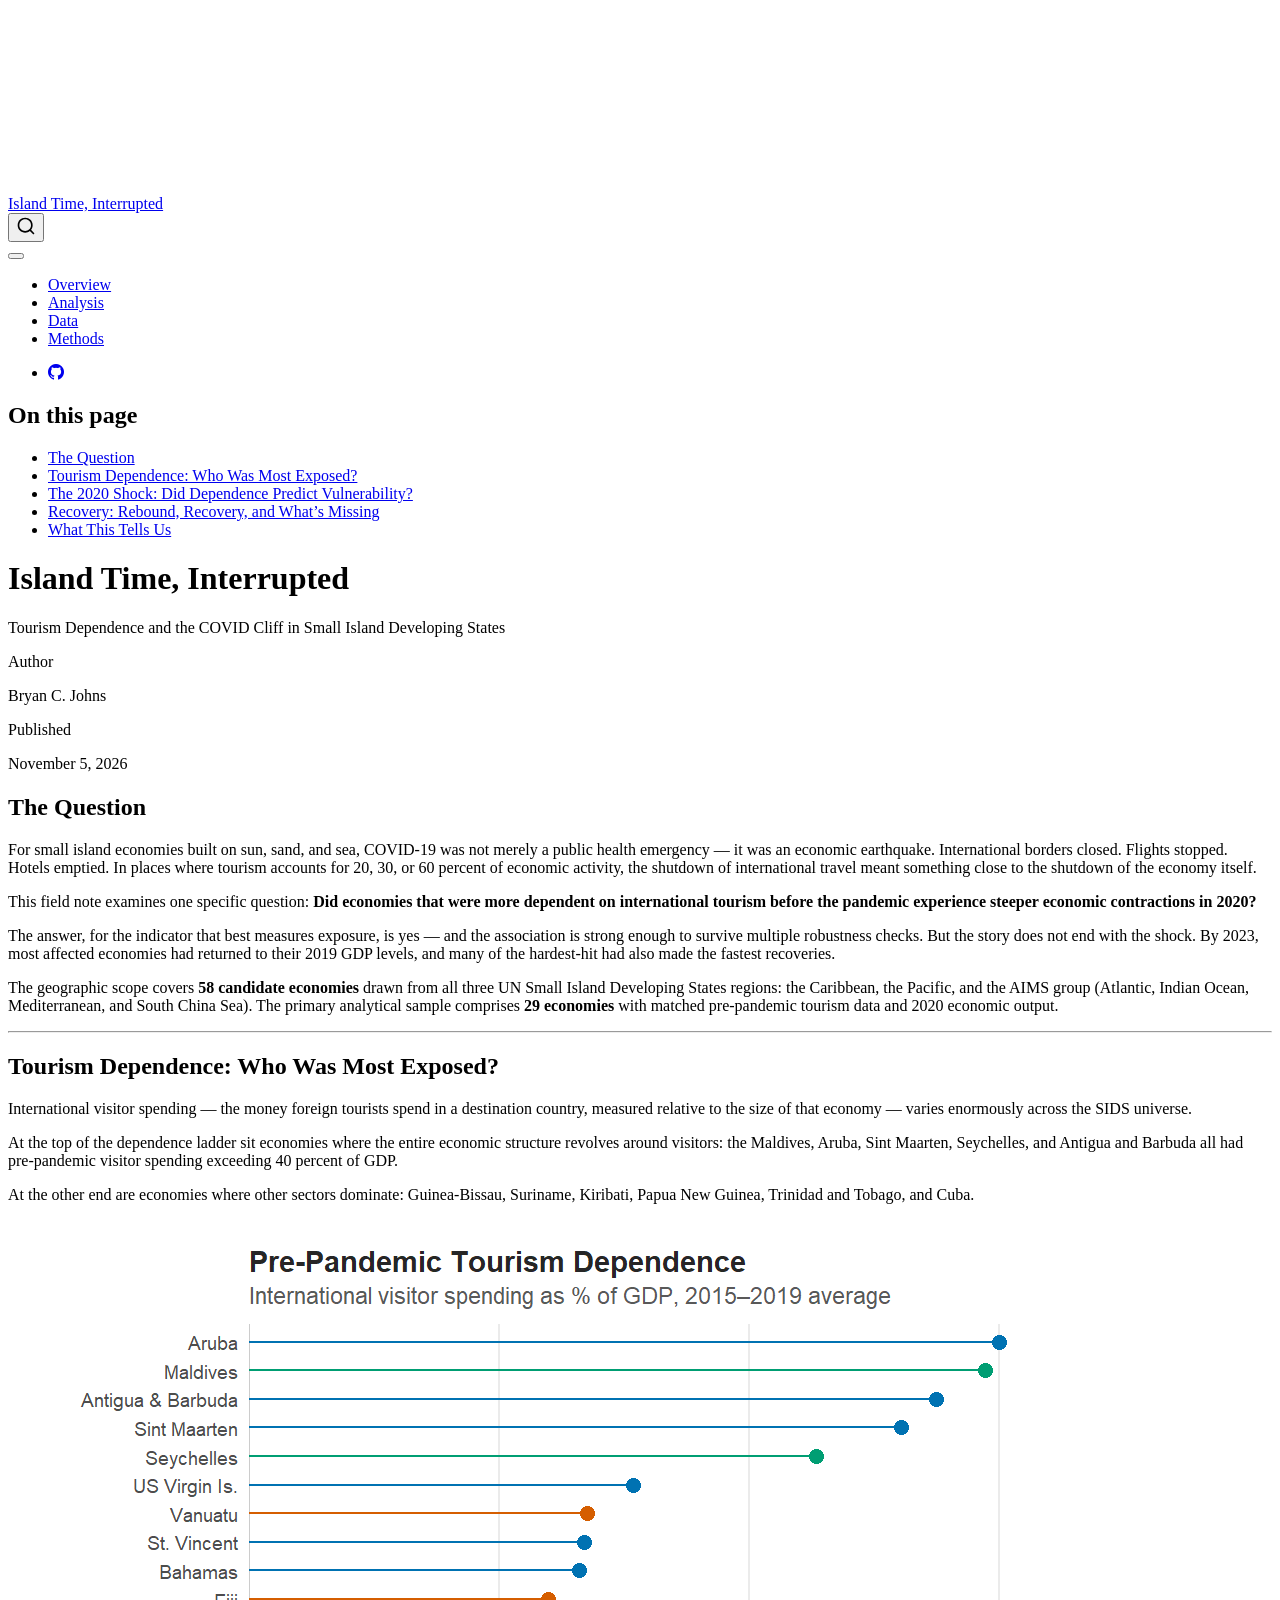
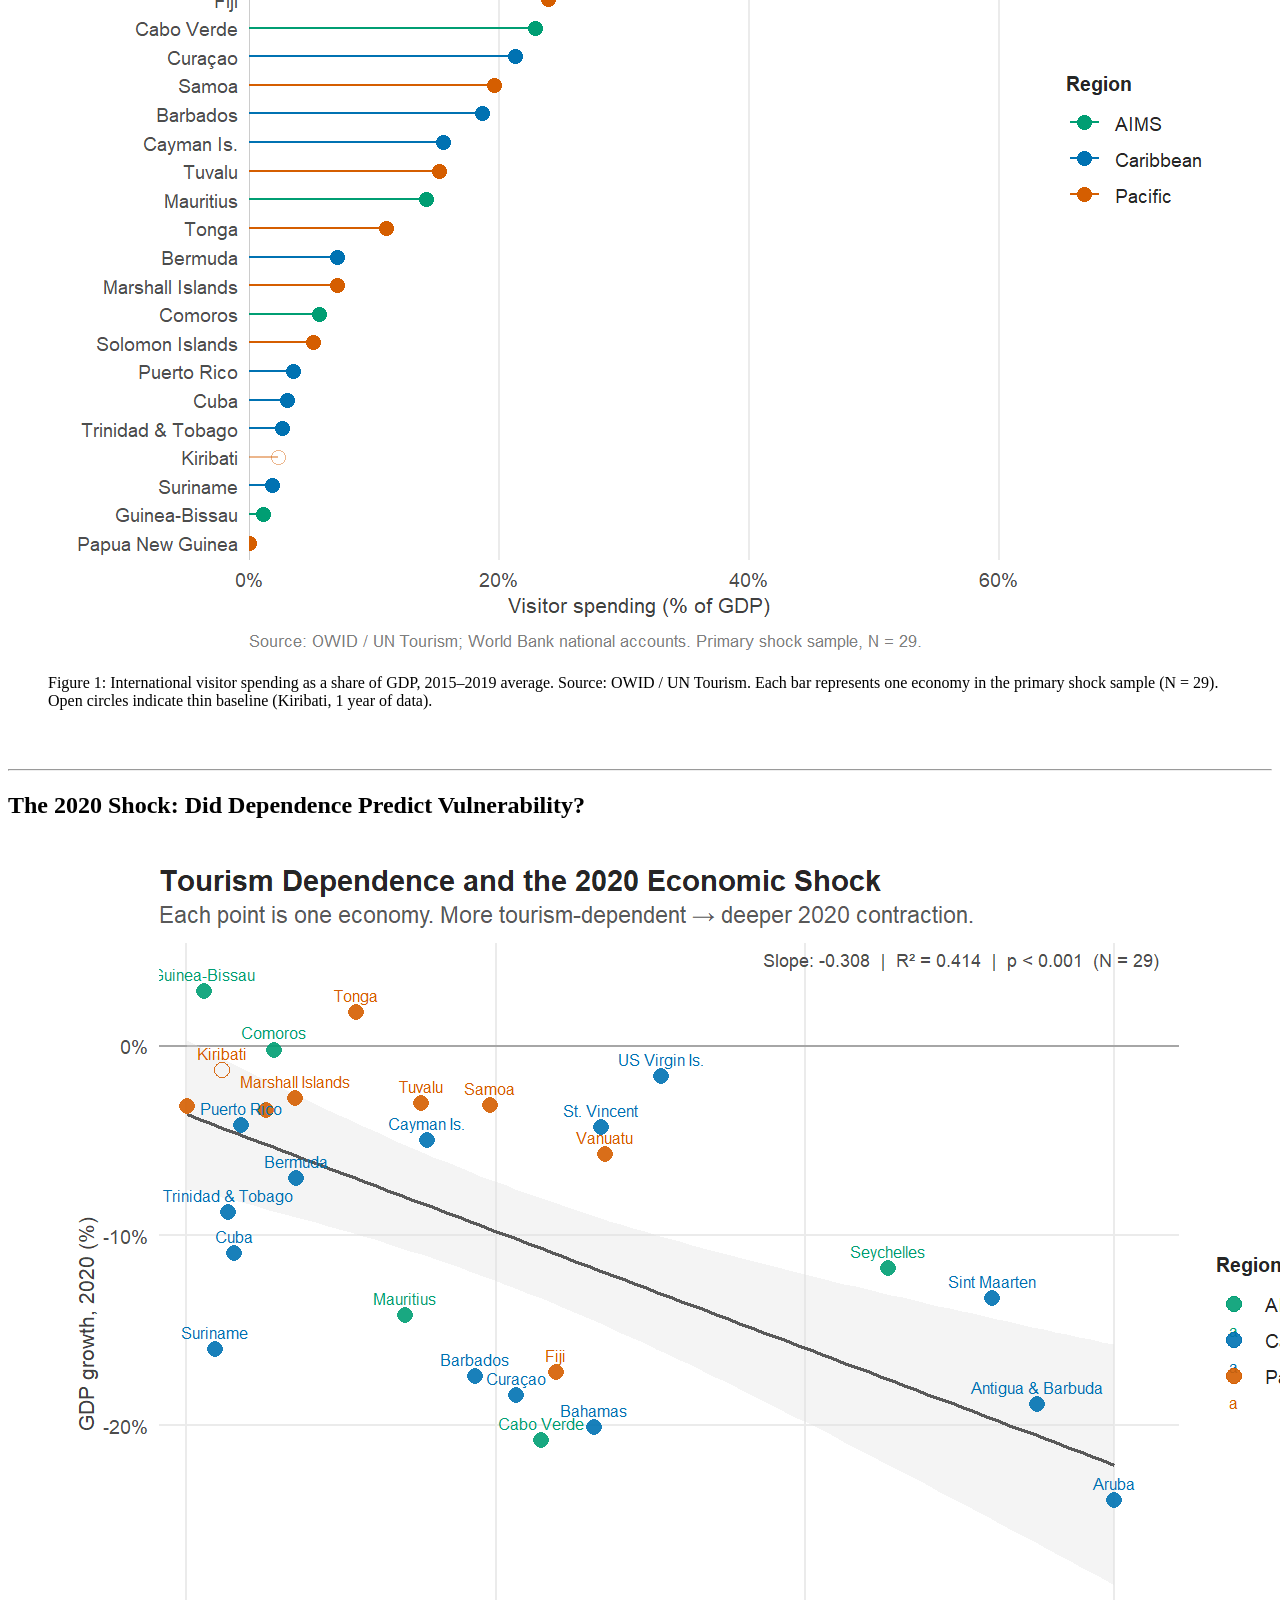
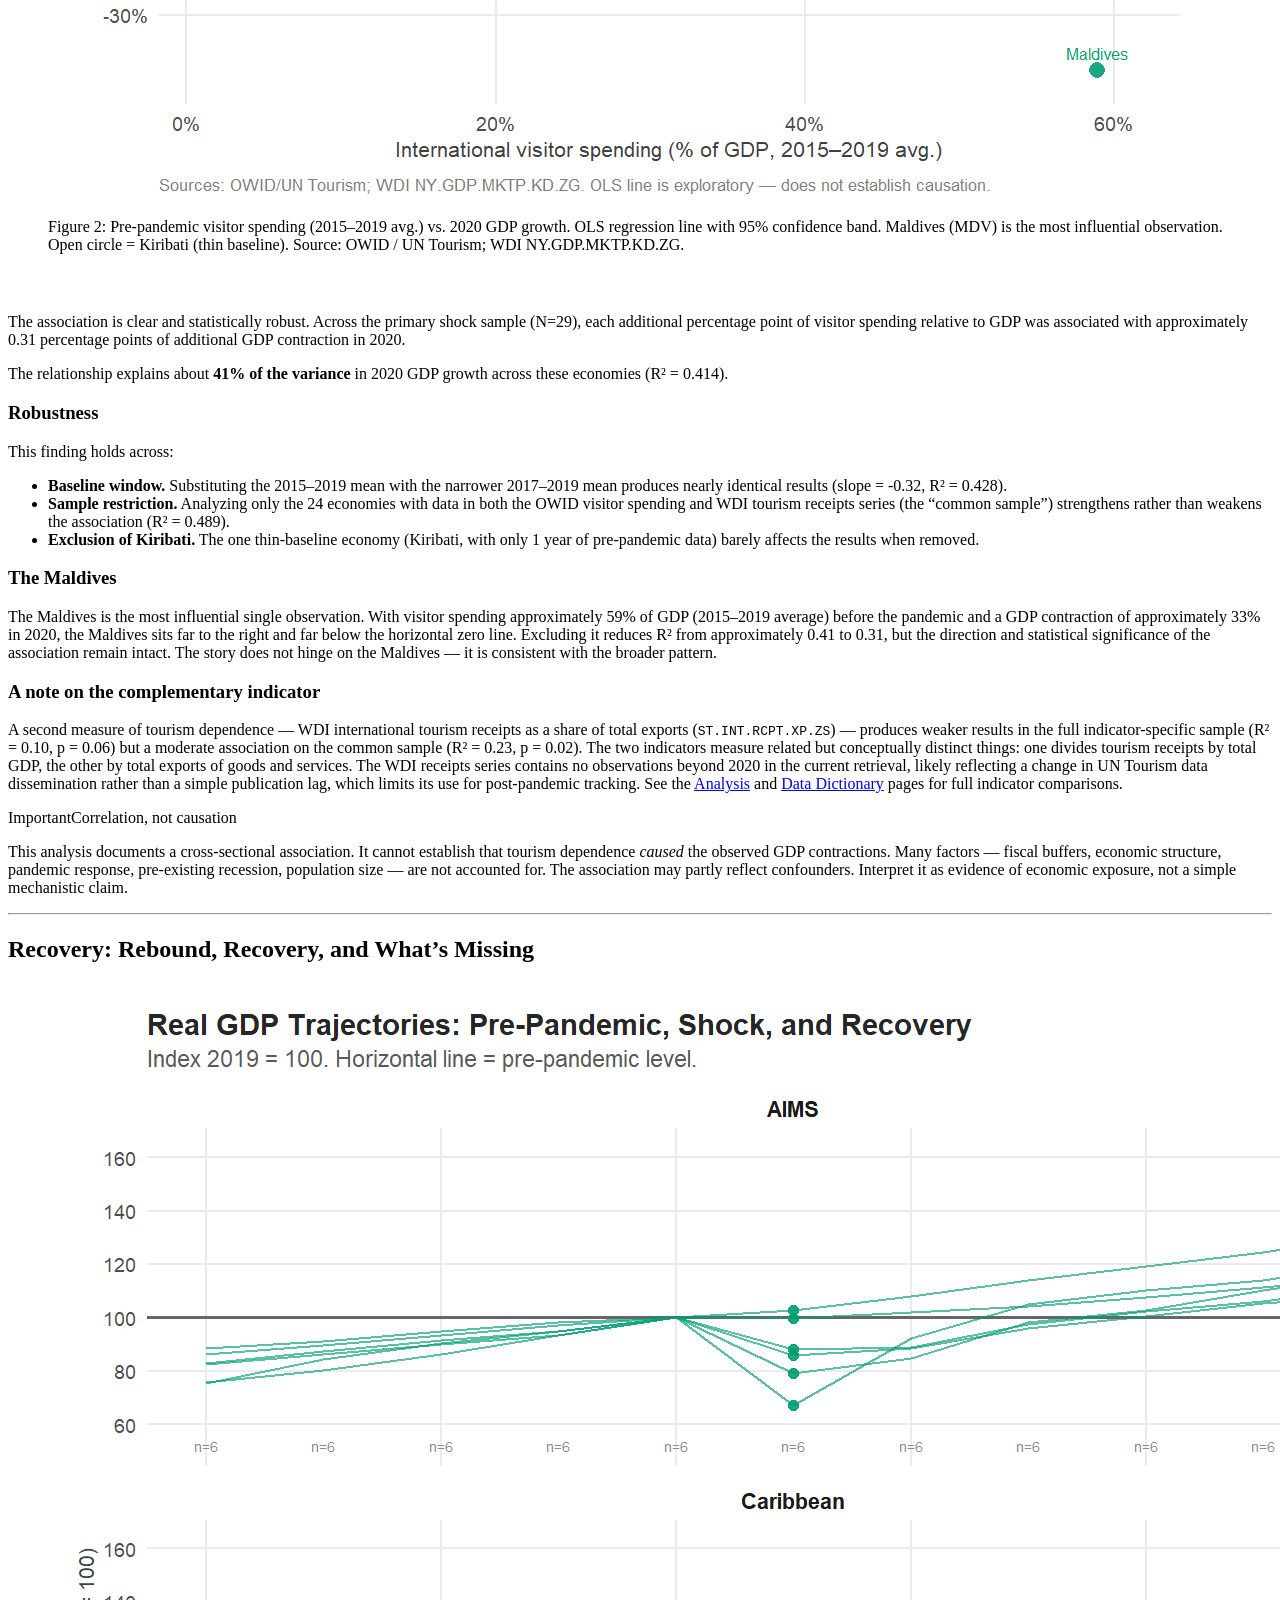
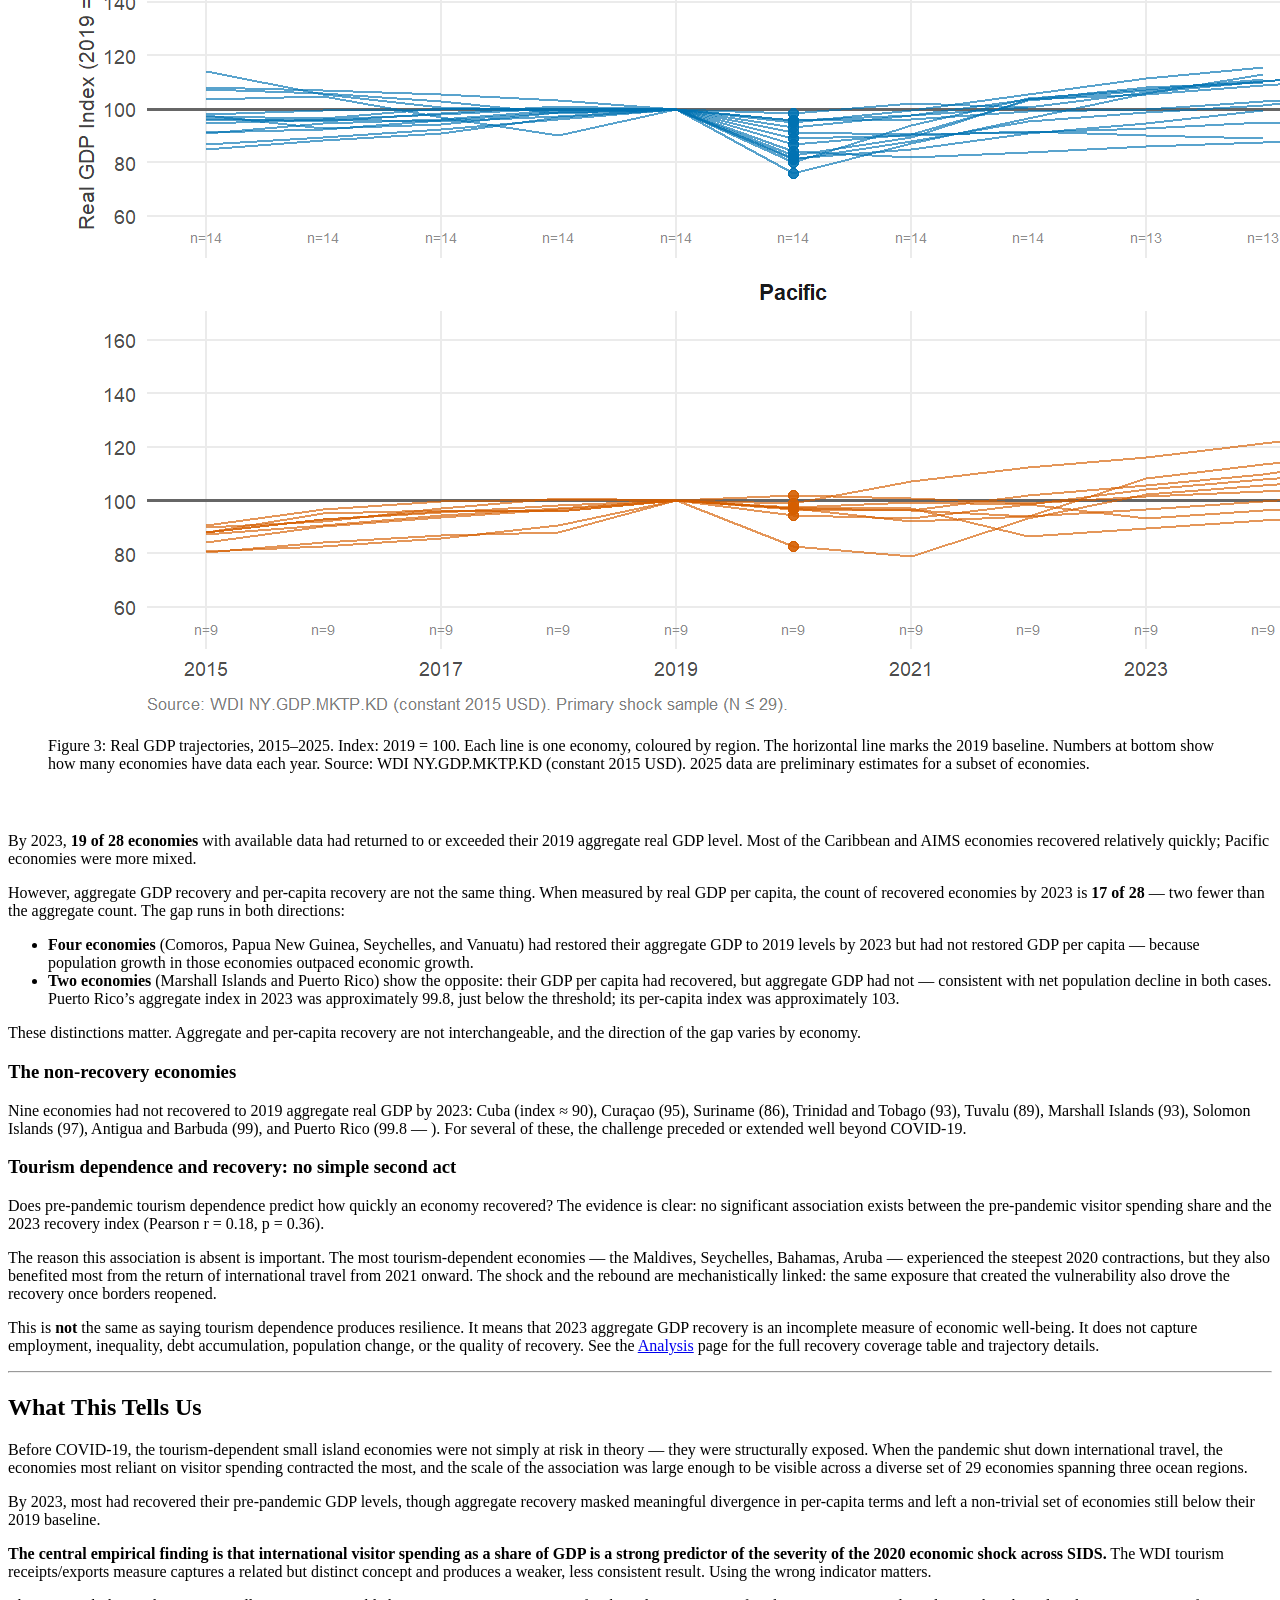
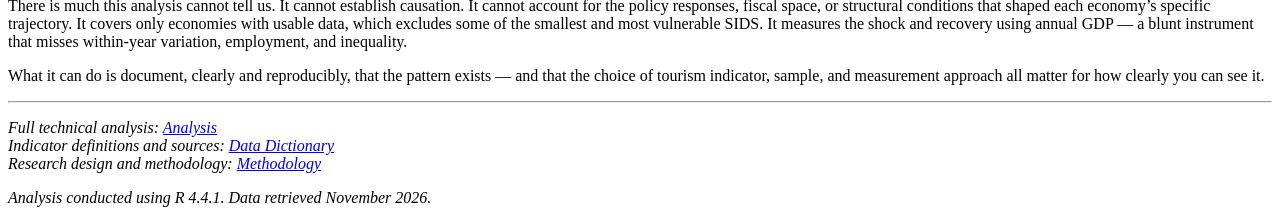
==== commit f0b031a1: "fix: repair analytical panel and reconcile SIDS findings" ====
--- a/docs/index.html
+++ b/docs/index.html
@@ -191,7 +191,7 @@
 <section id="tourism-dependence-who-was-most-exposed" class="level2">
 <h2 class="anchored" data-anchor-id="tourism-dependence-who-was-most-exposed">Tourism Dependence: Who Was Most Exposed?</h2>
 <p>International visitor spending — the money foreign tourists spend in a destination country, measured relative to the size of that economy — varies enormously across the SIDS universe.</p>
-<p>At the top of the dependence ladder sit economies where the entire economic structure revolves around visitors: the Maldives, Aruba, Bermuda, the Cayman Islands, Sint Maarten, Seychelles, and Antigua and Barbuda all had pre-pandemic visitor spending exceeding 20 percent of GDP. For some, it exceeded 40 or 60 percent.</p>
+<p>At the top of the dependence ladder sit economies where the entire economic structure revolves around visitors: the Maldives, Aruba, Sint Maarten, Seychelles, and Antigua and Barbuda all had pre-pandemic visitor spending exceeding 40 percent of GDP.</p>
 <p>At the other end are economies where other sectors dominate: Guinea-Bissau, Suriname, Kiribati, Papua New Guinea, Trinidad and Tobago, and Cuba.</p>
 <div class="cell">
 <div class="cell-output-display">
@@ -238,11 +238,11 @@
 </section>
 <section id="the-maldives" class="level3">
 <h3 class="anchored" data-anchor-id="the-maldives">The Maldives</h3>
-<p>The Maldives is the most influential single observation. With visitor spending near 70% of GDP before the pandemic and a GDP contraction of approximately 33% in 2020, the Maldives sits far to the right and far below the horizontal zero line. Excluding it reduces R² from approximately 0.49 to 0.39, but the direction and statistical significance of the association remain intact. The story does not hinge on the Maldives — it is consistent with the broader pattern.</p>
+<p>The Maldives is the most influential single observation. With visitor spending approximately 59% of GDP (2015–2019 average) before the pandemic and a GDP contraction of approximately 33% in 2020, the Maldives sits far to the right and far below the horizontal zero line. Excluding it reduces R² from approximately 0.41 to 0.31, but the direction and statistical significance of the association remain intact. The story does not hinge on the Maldives — it is consistent with the broader pattern.</p>
 </section>
 <section id="a-note-on-the-complementary-indicator" class="level3">
 <h3 class="anchored" data-anchor-id="a-note-on-the-complementary-indicator">A note on the complementary indicator</h3>
-<p>A second measure of tourism dependence — WDI international tourism receipts as a share of total exports (<code>ST.INT.RCPT.XP.ZS</code>) — produces weaker results in the full indicator-specific sample (R² = 0.10, p = 0.06) but a moderate association on the common sample (R² = 0.23, p = 0.02). The two indicators measure related but conceptually distinct things: one divides tourism receipts by total GDP, the other by total exports of goods and services. The WDI receipts series also has a substantial publication lag and lacks data beyond 2020, limiting its value for ongoing monitoring. See the <a href="./analysis.html">Analysis</a> and <a href="./data-dictionary.html">Data Dictionary</a> pages for full indicator comparisons.</p>
+<p>A second measure of tourism dependence — WDI international tourism receipts as a share of total exports (<code>ST.INT.RCPT.XP.ZS</code>) — produces weaker results in the full indicator-specific sample (R² = 0.10, p = 0.06) but a moderate association on the common sample (R² = 0.23, p = 0.02). The two indicators measure related but conceptually distinct things: one divides tourism receipts by total GDP, the other by total exports of goods and services. The WDI receipts series contains no observations beyond 2020 in the current retrieval, likely reflecting a change in UN Tourism data dissemination rather than a simple publication lag, which limits its use for post-pandemic tracking. See the <a href="./analysis.html">Analysis</a> and <a href="./data-dictionary.html">Data Dictionary</a> pages for full indicator comparisons.</p>
 <div class="callout callout-style-default callout-important callout-titled">
 <div class="callout-header d-flex align-content-center">
 <div class="callout-icon-container">
@@ -276,10 +276,15 @@
 </div>
 </div>
 <p>By 2023, <strong>19 of 28 economies</strong> with available data had returned to or exceeded their 2019 aggregate real GDP level. Most of the Caribbean and AIMS economies recovered relatively quickly; Pacific economies were more mixed.</p>
-<p>However, aggregate GDP recovery and per-capita recovery are not the same thing. Because populations in some economies continued growing, a return to 2019 total GDP does not necessarily mean a return to 2019 GDP per person. When measured by real GDP per capita, the count of recovered economies by 2023 drops to <strong>17 of 28</strong> — two economies had restored their total GDP but not their per-person economic output.</p>
+<p>However, aggregate GDP recovery and per-capita recovery are not the same thing. When measured by real GDP per capita, the count of recovered economies by 2023 is <strong>17 of 28</strong> — two fewer than the aggregate count. The gap runs in both directions:</p>
+<ul>
+<li><strong>Four economies</strong> (Comoros, Papua New Guinea, Seychelles, and Vanuatu) had restored their aggregate GDP to 2019 levels by 2023 but had not restored GDP per capita — because population growth in those economies outpaced economic growth.</li>
+<li><strong>Two economies</strong> (Marshall Islands and Puerto Rico) show the opposite: their GDP per capita had recovered, but aggregate GDP had not — consistent with net population decline in both cases. Puerto Rico’s aggregate index in 2023 was approximately 99.8, just below the threshold; its per-capita index was approximately 103.</li>
+</ul>
+<p>These distinctions matter. Aggregate and per-capita recovery are not interchangeable, and the direction of the gap varies by economy.</p>
 <section id="the-non-recovery-economies" class="level3">
 <h3 class="anchored" data-anchor-id="the-non-recovery-economies">The non-recovery economies</h3>
-<p>Nine economies had not recovered to 2019 aggregate real GDP by 2023: Cuba (index ≈ 90), Curaçao (95), Suriname (86), Trinidad and Tobago (93), Tuvalu (89), Marshall Islands (93), Solomon Islands (97), Antigua and Barbuda (99), and Puerto Rico (100 — right at the threshold, effectively flat). For several of these, the challenge preceded or extended well beyond COVID-19.</p>
+<p>Nine economies had not recovered to 2019 aggregate real GDP by 2023: Cuba (index ≈ 90), Curaçao (95), Suriname (86), Trinidad and Tobago (93), Tuvalu (89), Marshall Islands (93), Solomon Islands (97), Antigua and Barbuda (99), and Puerto Rico (99.8 — ). For several of these, the challenge preceded or extended well beyond COVID-19.</p>
 </section>
 <section id="tourism-dependence-and-recovery-no-simple-second-act" class="level3">
 <h3 class="anchored" data-anchor-id="tourism-dependence-and-recovery-no-simple-second-act">Tourism dependence and recovery: no simple second act</h3>
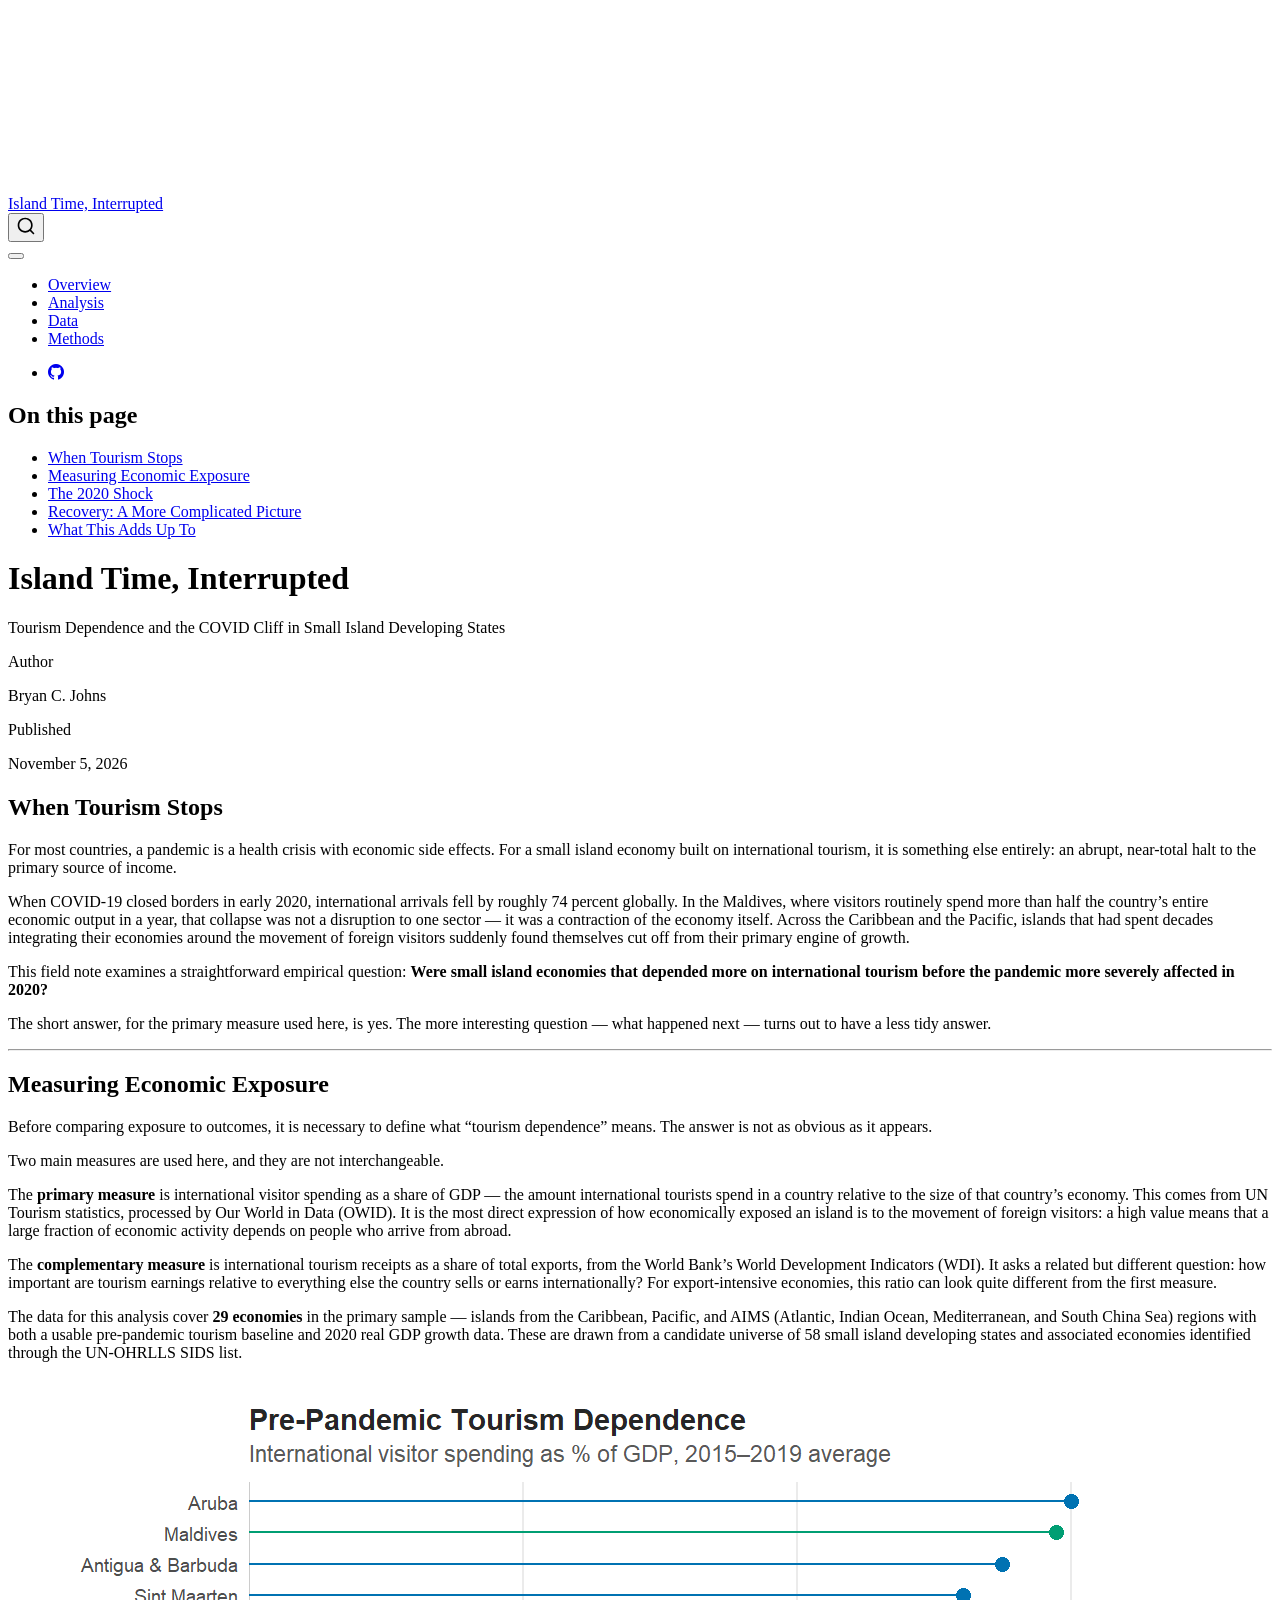
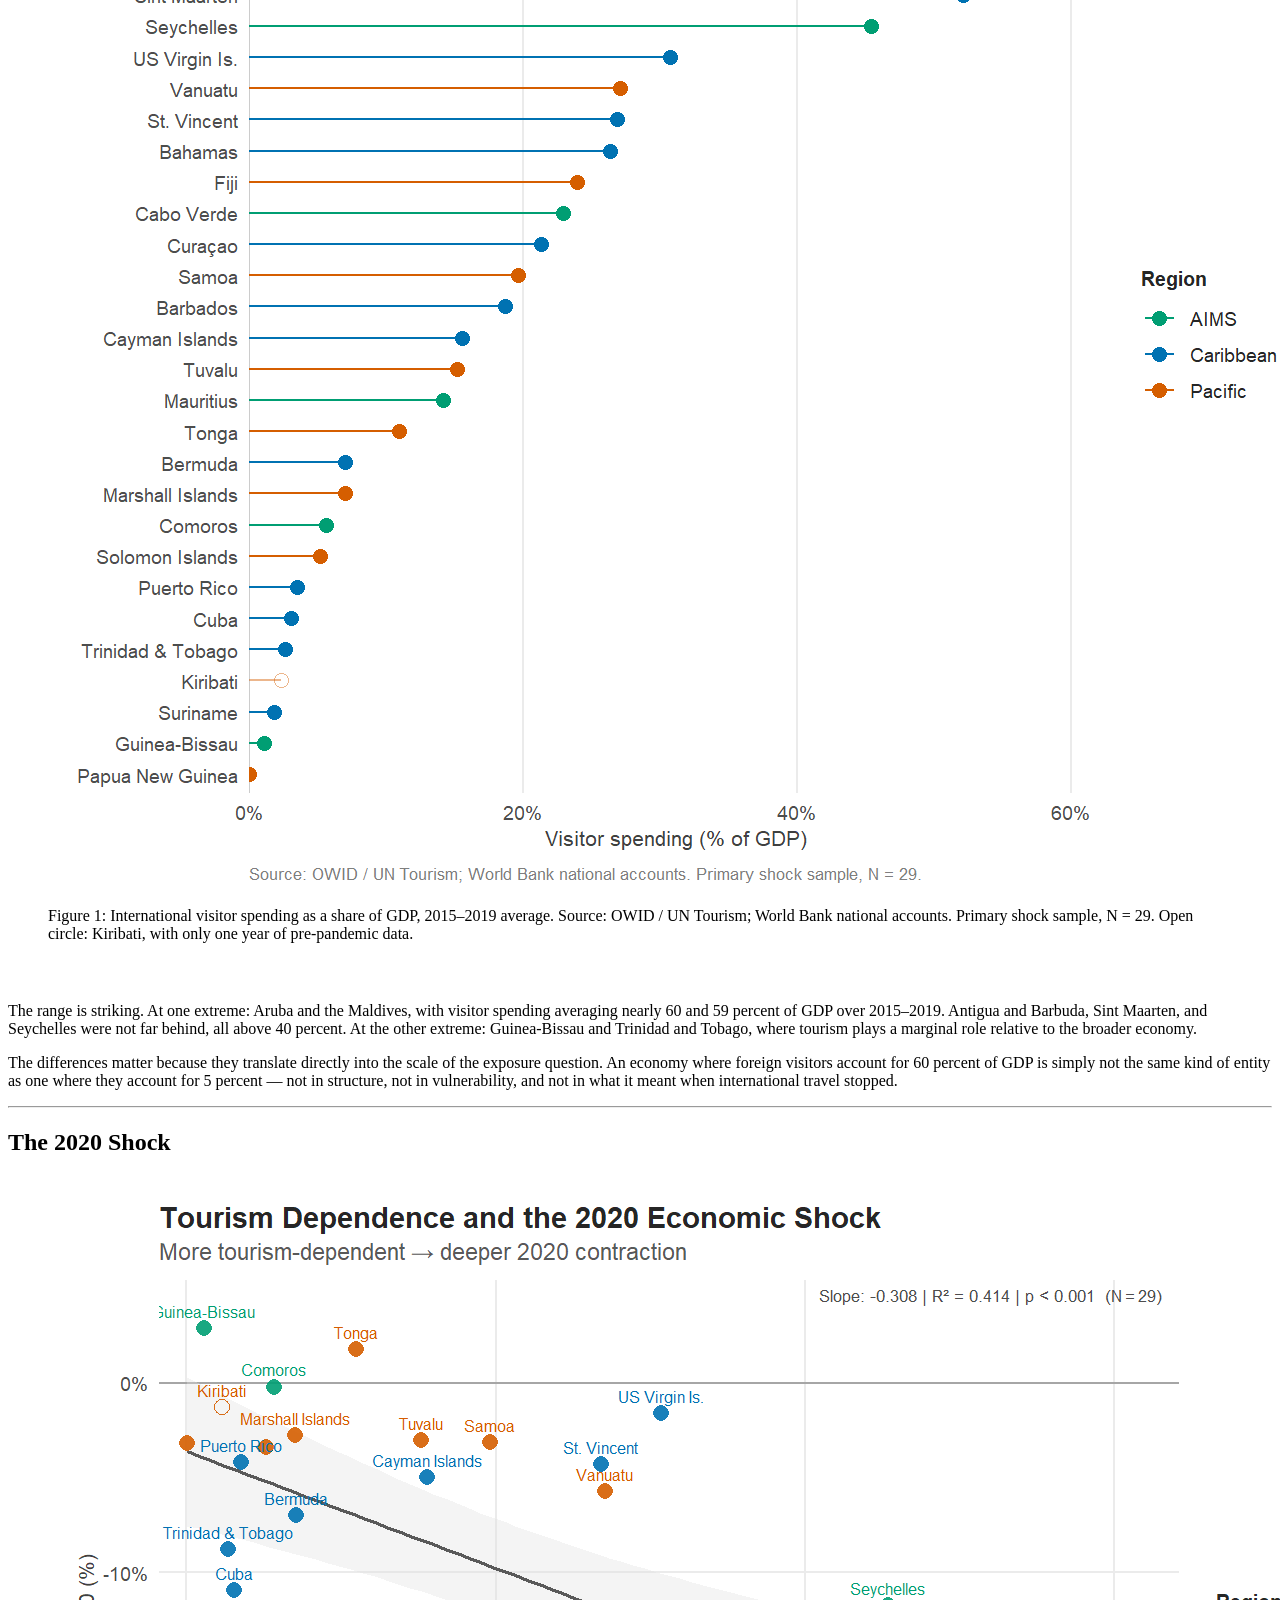
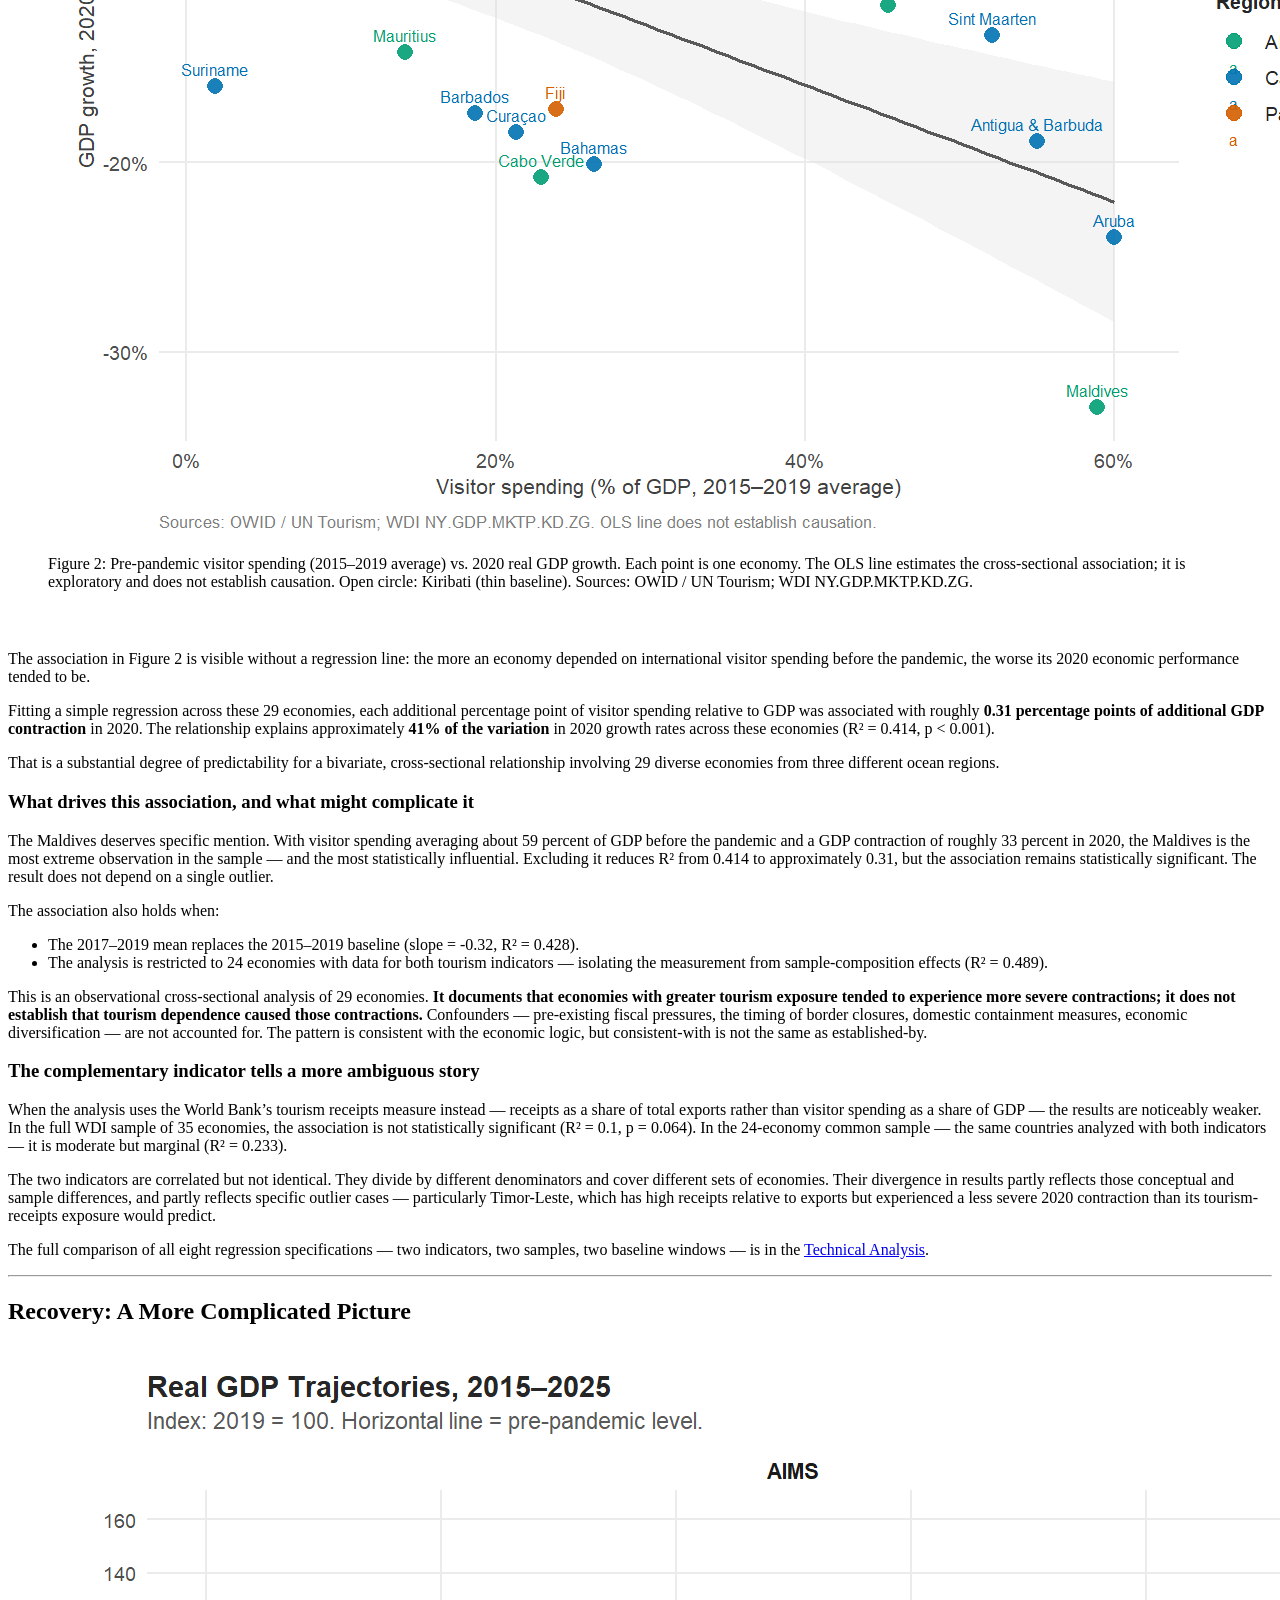
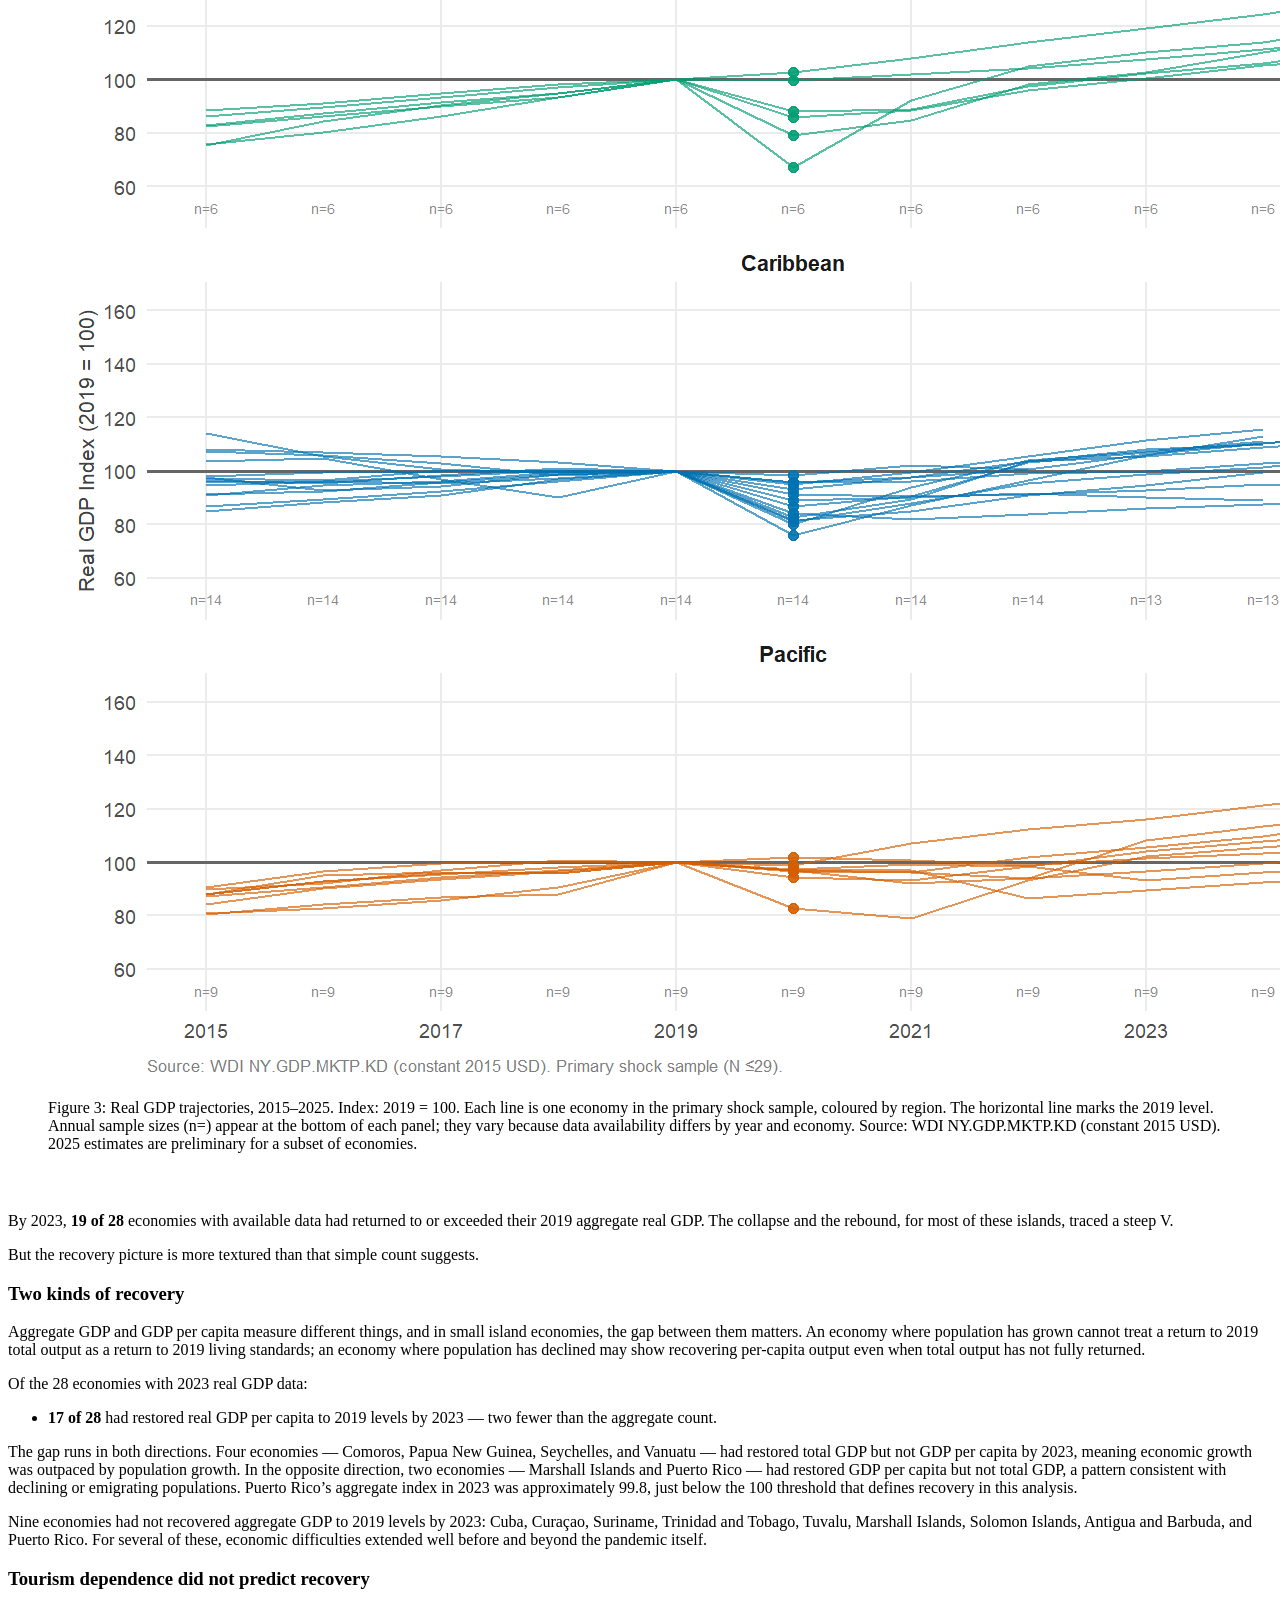
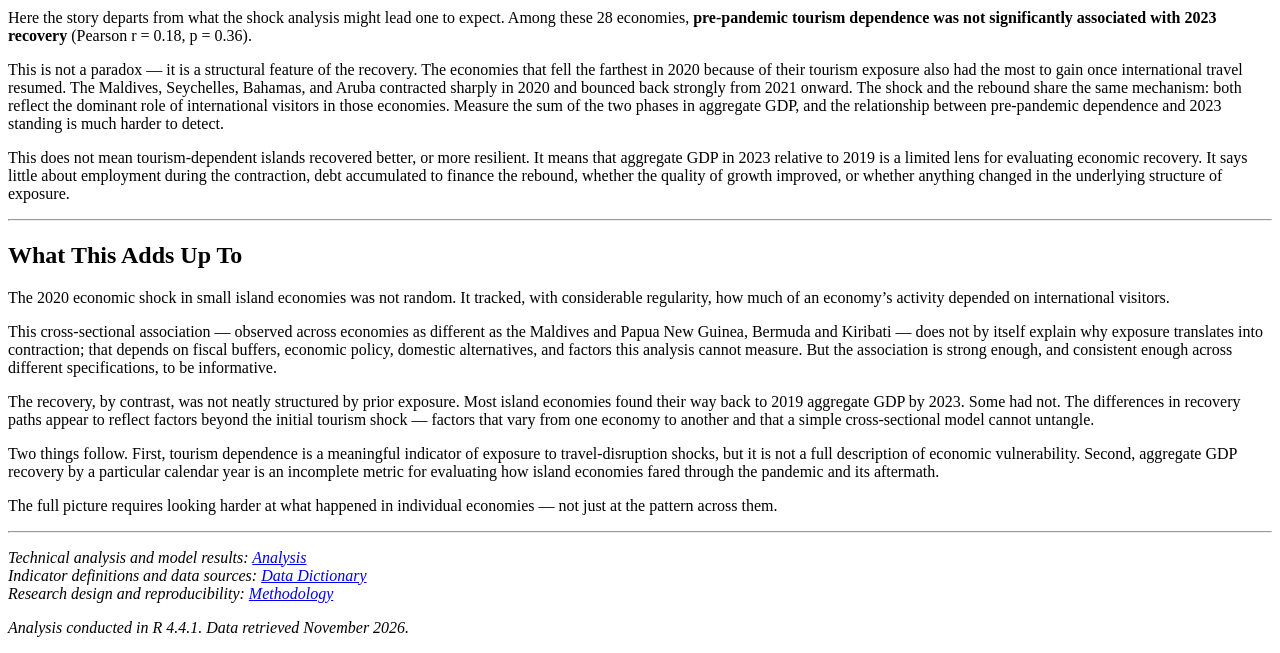
==== commit c45d0029: "docs: storytelling revision: new overview narrative, updated technical pages, polished README" ====
--- a/docs/index.html
+++ b/docs/index.html
@@ -137,11 +137,11 @@
     <h2 id="toc-title">On this page</h2>
    
   <ul class="collapse">
-  <li><a href="#the-question" id="toc-the-question" class="nav-link active" data-scroll-target="#the-question">The Question</a></li>
-  <li><a href="#tourism-dependence-who-was-most-exposed" id="toc-tourism-dependence-who-was-most-exposed" class="nav-link" data-scroll-target="#tourism-dependence-who-was-most-exposed">Tourism Dependence: Who Was Most Exposed?</a></li>
-  <li><a href="#the-2020-shock-did-dependence-predict-vulnerability" id="toc-the-2020-shock-did-dependence-predict-vulnerability" class="nav-link" data-scroll-target="#the-2020-shock-did-dependence-predict-vulnerability">The 2020 Shock: Did Dependence Predict Vulnerability?</a></li>
-  <li><a href="#recovery-rebound-recovery-and-whats-missing" id="toc-recovery-rebound-recovery-and-whats-missing" class="nav-link" data-scroll-target="#recovery-rebound-recovery-and-whats-missing">Recovery: Rebound, Recovery, and What’s Missing</a></li>
-  <li><a href="#what-this-tells-us" id="toc-what-this-tells-us" class="nav-link" data-scroll-target="#what-this-tells-us">What This Tells Us</a></li>
+  <li><a href="#when-tourism-stops" id="toc-when-tourism-stops" class="nav-link active" data-scroll-target="#when-tourism-stops">When Tourism Stops</a></li>
+  <li><a href="#measuring-economic-exposure" id="toc-measuring-economic-exposure" class="nav-link" data-scroll-target="#measuring-economic-exposure">Measuring Economic Exposure</a></li>
+  <li><a href="#the-2020-shock" id="toc-the-2020-shock" class="nav-link" data-scroll-target="#the-2020-shock">The 2020 Shock</a></li>
+  <li><a href="#recovery-a-more-complicated-picture" id="toc-recovery-a-more-complicated-picture" class="nav-link" data-scroll-target="#recovery-a-more-complicated-picture">Recovery: A More Complicated Picture</a></li>
+  <li><a href="#what-this-adds-up-to" id="toc-what-this-adds-up-to" class="nav-link" data-scroll-target="#what-this-adds-up-to">What This Adds Up To</a></li>
   </ul>
 </nav>
     </div>
@@ -180,19 +180,21 @@
 </header>
 
 
-<section id="the-question" class="level2">
-<h2 class="anchored" data-anchor-id="the-question">The Question</h2>
-<p>For small island economies built on sun, sand, and sea, COVID-19 was not merely a public health emergency — it was an economic earthquake. International borders closed. Flights stopped. Hotels emptied. In places where tourism accounts for 20, 30, or 60 percent of economic activity, the shutdown of international travel meant something close to the shutdown of the economy itself.</p>
-<p>This field note examines one specific question: <strong>Did economies that were more dependent on international tourism before the pandemic experience steeper economic contractions in 2020?</strong></p>
-<p>The answer, for the indicator that best measures exposure, is yes — and the association is strong enough to survive multiple robustness checks. But the story does not end with the shock. By 2023, most affected economies had returned to their 2019 GDP levels, and many of the hardest-hit had also made the fastest recoveries.</p>
-<p>The geographic scope covers <strong>58 candidate economies</strong> drawn from all three UN Small Island Developing States regions: the Caribbean, the Pacific, and the AIMS group (Atlantic, Indian Ocean, Mediterranean, and South China Sea). The primary analytical sample comprises <strong>29 economies</strong> with matched pre-pandemic tourism data and 2020 economic output.</p>
+<section id="when-tourism-stops" class="level2">
+<h2 class="anchored" data-anchor-id="when-tourism-stops">When Tourism Stops</h2>
+<p>For most countries, a pandemic is a health crisis with economic side effects. For a small island economy built on international tourism, it is something else entirely: an abrupt, near-total halt to the primary source of income.</p>
+<p>When COVID-19 closed borders in early 2020, international arrivals fell by roughly 74 percent globally. In the Maldives, where visitors routinely spend more than half the country’s entire economic output in a year, that collapse was not a disruption to one sector — it was a contraction of the economy itself. Across the Caribbean and the Pacific, islands that had spent decades integrating their economies around the movement of foreign visitors suddenly found themselves cut off from their primary engine of growth.</p>
+<p>This field note examines a straightforward empirical question: <strong>Were small island economies that depended more on international tourism before the pandemic more severely affected in 2020?</strong></p>
+<p>The short answer, for the primary measure used here, is yes. The more interesting question — what happened next — turns out to have a less tidy answer.</p>
 <hr>
 </section>
-<section id="tourism-dependence-who-was-most-exposed" class="level2">
-<h2 class="anchored" data-anchor-id="tourism-dependence-who-was-most-exposed">Tourism Dependence: Who Was Most Exposed?</h2>
-<p>International visitor spending — the money foreign tourists spend in a destination country, measured relative to the size of that economy — varies enormously across the SIDS universe.</p>
-<p>At the top of the dependence ladder sit economies where the entire economic structure revolves around visitors: the Maldives, Aruba, Sint Maarten, Seychelles, and Antigua and Barbuda all had pre-pandemic visitor spending exceeding 40 percent of GDP.</p>
-<p>At the other end are economies where other sectors dominate: Guinea-Bissau, Suriname, Kiribati, Papua New Guinea, Trinidad and Tobago, and Cuba.</p>
+<section id="measuring-economic-exposure" class="level2">
+<h2 class="anchored" data-anchor-id="measuring-economic-exposure">Measuring Economic Exposure</h2>
+<p>Before comparing exposure to outcomes, it is necessary to define what “tourism dependence” means. The answer is not as obvious as it appears.</p>
+<p>Two main measures are used here, and they are not interchangeable.</p>
+<p>The <strong>primary measure</strong> is international visitor spending as a share of GDP — the amount international tourists spend in a country relative to the size of that country’s economy. This comes from UN Tourism statistics, processed by Our World in Data (OWID). It is the most direct expression of how economically exposed an island is to the movement of foreign visitors: a high value means that a large fraction of economic activity depends on people who arrive from abroad.</p>
+<p>The <strong>complementary measure</strong> is international tourism receipts as a share of total exports, from the World Bank’s World Development Indicators (WDI). It asks a related but different question: how important are tourism earnings relative to everything else the country sells or earns internationally? For export-intensive economies, this ratio can look quite different from the first measure.</p>
+<p>The data for this analysis cover <strong>29 economies</strong> in the primary sample — islands from the Caribbean, Pacific, and AIMS (Atlantic, Indian Ocean, Mediterranean, and South China Sea) regions with both a usable pre-pandemic tourism baseline and 2020 real GDP growth data. These are drawn from a candidate universe of 58 small island developing states and associated economies identified through the UN-OHRLLS SIDS list.</p>
 <div class="cell">
 <div class="cell-output-display">
 <div id="fig-ranking" class="quarto-float quarto-figure quarto-figure-center anchored">
@@ -201,16 +203,18 @@
 <img src="index_files/figure-html/fig-ranking-1.png" class="img-fluid figure-img">
 </div>
 <figcaption class="quarto-float-caption-bottom quarto-float-caption quarto-float-fig" id="fig-ranking-caption-0ceaefa1-69ba-4598-a22c-09a6ac19f8ca">
-Figure&nbsp;1: International visitor spending as a share of GDP, 2015–2019 average. Source: OWID / UN Tourism. Each bar represents one economy in the primary shock sample (N = 29). Open circles indicate thin baseline (Kiribati, 1 year of data).
+Figure&nbsp;1: International visitor spending as a share of GDP, 2015–2019 average. Source: OWID / UN Tourism; World Bank national accounts. Primary shock sample, N = 29. Open circle: Kiribati, with only one year of pre-pandemic data.
 </figcaption>
 </figure>
 </div>
 </div>
 </div>
+<p>The range is striking. At one extreme: Aruba and the Maldives, with visitor spending averaging nearly 60 and 59 percent of GDP over 2015–2019. Antigua and Barbuda, Sint Maarten, and Seychelles were not far behind, all above 40 percent. At the other extreme: Guinea-Bissau and Trinidad and Tobago, where tourism plays a marginal role relative to the broader economy.</p>
+<p>The differences matter because they translate directly into the scale of the exposure question. An economy where foreign visitors account for 60 percent of GDP is simply not the same kind of entity as one where they account for 5 percent — not in structure, not in vulnerability, and not in what it meant when international travel stopped.</p>
 <hr>
 </section>
-<section id="the-2020-shock-did-dependence-predict-vulnerability" class="level2">
-<h2 class="anchored" data-anchor-id="the-2020-shock-did-dependence-predict-vulnerability">The 2020 Shock: Did Dependence Predict Vulnerability?</h2>
+<section id="the-2020-shock" class="level2">
+<h2 class="anchored" data-anchor-id="the-2020-shock">The 2020 Shock</h2>
 <div class="cell">
 <div class="cell-output-display">
 <div id="fig-shock" class="quarto-float quarto-figure quarto-figure-center anchored">
@@ -219,48 +223,35 @@
 <img src="index_files/figure-html/fig-shock-1.png" class="img-fluid figure-img">
 </div>
 <figcaption class="quarto-float-caption-bottom quarto-float-caption quarto-float-fig" id="fig-shock-caption-0ceaefa1-69ba-4598-a22c-09a6ac19f8ca">
-Figure&nbsp;2: Pre-pandemic visitor spending (2015–2019 avg.) vs.&nbsp;2020 GDP growth. OLS regression line with 95% confidence band. Maldives (MDV) is the most influential observation. Open circle = Kiribati (thin baseline). Source: OWID / UN Tourism; WDI NY.GDP.MKTP.KD.ZG.
+Figure&nbsp;2: Pre-pandemic visitor spending (2015–2019 average) vs.&nbsp;2020 real GDP growth. Each point is one economy. The OLS line estimates the cross-sectional association; it is exploratory and does not establish causation. Open circle: Kiribati (thin baseline). Sources: OWID / UN Tourism; WDI NY.GDP.MKTP.KD.ZG.
 </figcaption>
 </figure>
 </div>
 </div>
 </div>
-<p>The association is clear and statistically robust. Across the primary shock sample (N=29), each additional percentage point of visitor spending relative to GDP was associated with approximately 0.31 percentage points of additional GDP contraction in 2020.</p>
-<p>The relationship explains about <strong>41% of the variance</strong> in 2020 GDP growth across these economies (R² = 0.414).</p>
-<section id="robustness" class="level3">
-<h3 class="anchored" data-anchor-id="robustness">Robustness</h3>
-<p>This finding holds across:</p>
+<p>The association in Figure 2 is visible without a regression line: the more an economy depended on international visitor spending before the pandemic, the worse its 2020 economic performance tended to be.</p>
+<p>Fitting a simple regression across these 29 economies, each additional percentage point of visitor spending relative to GDP was associated with roughly <strong>0.31 percentage points of additional GDP contraction</strong> in 2020. The relationship explains approximately <strong>41% of the variation</strong> in 2020 growth rates across these economies (R² = 0.414, p &lt; 0.001).</p>
+<p>That is a substantial degree of predictability for a bivariate, cross-sectional relationship involving 29 diverse economies from three different ocean regions.</p>
+<section id="what-drives-this-association-and-what-might-complicate-it" class="level3">
+<h3 class="anchored" data-anchor-id="what-drives-this-association-and-what-might-complicate-it">What drives this association, and what might complicate it</h3>
+<p>The Maldives deserves specific mention. With visitor spending averaging about 59 percent of GDP before the pandemic and a GDP contraction of roughly 33 percent in 2020, the Maldives is the most extreme observation in the sample — and the most statistically influential. Excluding it reduces R² from 0.414 to approximately 0.31, but the association remains statistically significant. The result does not depend on a single outlier.</p>
+<p>The association also holds when:</p>
 <ul>
-<li><strong>Baseline window.</strong> Substituting the 2015–2019 mean with the narrower 2017–2019 mean produces nearly identical results (slope = -0.32, R² = 0.428).</li>
-<li><strong>Sample restriction.</strong> Analyzing only the 24 economies with data in both the OWID visitor spending and WDI tourism receipts series (the “common sample”) strengthens rather than weakens the association (R² = 0.489).</li>
-<li><strong>Exclusion of Kiribati.</strong> The one thin-baseline economy (Kiribati, with only 1 year of pre-pandemic data) barely affects the results when removed.</li>
+<li>The 2017–2019 mean replaces the 2015–2019 baseline (slope = -0.32, R² = 0.428).</li>
+<li>The analysis is restricted to 24 economies with data for both tourism indicators — isolating the measurement from sample-composition effects (R² = 0.489).</li>
 </ul>
-</section>
-<section id="the-maldives" class="level3">
-<h3 class="anchored" data-anchor-id="the-maldives">The Maldives</h3>
-<p>The Maldives is the most influential single observation. With visitor spending approximately 59% of GDP (2015–2019 average) before the pandemic and a GDP contraction of approximately 33% in 2020, the Maldives sits far to the right and far below the horizontal zero line. Excluding it reduces R² from approximately 0.41 to 0.31, but the direction and statistical significance of the association remain intact. The story does not hinge on the Maldives — it is consistent with the broader pattern.</p>
-</section>
-<section id="a-note-on-the-complementary-indicator" class="level3">
-<h3 class="anchored" data-anchor-id="a-note-on-the-complementary-indicator">A note on the complementary indicator</h3>
-<p>A second measure of tourism dependence — WDI international tourism receipts as a share of total exports (<code>ST.INT.RCPT.XP.ZS</code>) — produces weaker results in the full indicator-specific sample (R² = 0.10, p = 0.06) but a moderate association on the common sample (R² = 0.23, p = 0.02). The two indicators measure related but conceptually distinct things: one divides tourism receipts by total GDP, the other by total exports of goods and services. The WDI receipts series contains no observations beyond 2020 in the current retrieval, likely reflecting a change in UN Tourism data dissemination rather than a simple publication lag, which limits its use for post-pandemic tracking. See the <a href="./analysis.html">Analysis</a> and <a href="./data-dictionary.html">Data Dictionary</a> pages for full indicator comparisons.</p>
-<div class="callout callout-style-default callout-important callout-titled">
-<div class="callout-header d-flex align-content-center">
-<div class="callout-icon-container">
-<i class="callout-icon"></i>
-</div>
-<div class="callout-title-container flex-fill">
-<span class="screen-reader-only">Important</span>Correlation, not causation
-</div>
-</div>
-<div class="callout-body-container callout-body">
-<p>This analysis documents a cross-sectional association. It cannot establish that tourism dependence <em>caused</em> the observed GDP contractions. Many factors — fiscal buffers, economic structure, pandemic response, pre-existing recession, population size — are not accounted for. The association may partly reflect confounders. Interpret it as evidence of economic exposure, not a simple mechanistic claim.</p>
-</div>
-</div>
+<p>This is an observational cross-sectional analysis of 29 economies. <strong>It documents that economies with greater tourism exposure tended to experience more severe contractions; it does not establish that tourism dependence caused those contractions.</strong> Confounders — pre-existing fiscal pressures, the timing of border closures, domestic containment measures, economic diversification — are not accounted for. The pattern is consistent with the economic logic, but consistent-with is not the same as established-by.</p>
+</section>
+<section id="the-complementary-indicator-tells-a-more-ambiguous-story" class="level3">
+<h3 class="anchored" data-anchor-id="the-complementary-indicator-tells-a-more-ambiguous-story">The complementary indicator tells a more ambiguous story</h3>
+<p>When the analysis uses the World Bank’s tourism receipts measure instead — receipts as a share of total exports rather than visitor spending as a share of GDP — the results are noticeably weaker. In the full WDI sample of 35 economies, the association is not statistically significant (R² = 0.1, p = 0.064). In the 24-economy common sample — the same countries analyzed with both indicators — it is moderate but marginal (R² = 0.233).</p>
+<p>The two indicators are correlated but not identical. They divide by different denominators and cover different sets of economies. Their divergence in results partly reflects those conceptual and sample differences, and partly reflects specific outlier cases — particularly Timor-Leste, which has high receipts relative to exports but experienced a less severe 2020 contraction than its tourism-receipts exposure would predict.</p>
+<p>The full comparison of all eight regression specifications — two indicators, two samples, two baseline windows — is in the <a href="./analysis.html">Technical Analysis</a>.</p>
 <hr>
 </section>
 </section>
-<section id="recovery-rebound-recovery-and-whats-missing" class="level2">
-<h2 class="anchored" data-anchor-id="recovery-rebound-recovery-and-whats-missing">Recovery: Rebound, Recovery, and What’s Missing</h2>
+<section id="recovery-a-more-complicated-picture" class="level2">
+<h2 class="anchored" data-anchor-id="recovery-a-more-complicated-picture">Recovery: A More Complicated Picture</h2>
 <div class="cell">
 <div class="cell-output-display">
 <div id="fig-recovery" class="quarto-float quarto-figure quarto-figure-center anchored">
@@ -269,43 +260,44 @@
 <img src="index_files/figure-html/fig-recovery-1.png" class="img-fluid figure-img">
 </div>
 <figcaption class="quarto-float-caption-bottom quarto-float-caption quarto-float-fig" id="fig-recovery-caption-0ceaefa1-69ba-4598-a22c-09a6ac19f8ca">
-Figure&nbsp;3: Real GDP trajectories, 2015–2025. Index: 2019 = 100. Each line is one economy, coloured by region. The horizontal line marks the 2019 baseline. Numbers at bottom show how many economies have data each year. Source: WDI NY.GDP.MKTP.KD (constant 2015 USD). 2025 data are preliminary estimates for a subset of economies.
+Figure&nbsp;3: Real GDP trajectories, 2015–2025. Index: 2019 = 100. Each line is one economy in the primary shock sample, coloured by region. The horizontal line marks the 2019 level. Annual sample sizes (n=) appear at the bottom of each panel; they vary because data availability differs by year and economy. Source: WDI NY.GDP.MKTP.KD (constant 2015 USD). 2025 estimates are preliminary for a subset of economies.
 </figcaption>
 </figure>
 </div>
 </div>
 </div>
-<p>By 2023, <strong>19 of 28 economies</strong> with available data had returned to or exceeded their 2019 aggregate real GDP level. Most of the Caribbean and AIMS economies recovered relatively quickly; Pacific economies were more mixed.</p>
-<p>However, aggregate GDP recovery and per-capita recovery are not the same thing. When measured by real GDP per capita, the count of recovered economies by 2023 is <strong>17 of 28</strong> — two fewer than the aggregate count. The gap runs in both directions:</p>
+<p>By 2023, <strong>19 of 28</strong> economies with available data had returned to or exceeded their 2019 aggregate real GDP. The collapse and the rebound, for most of these islands, traced a steep V.</p>
+<p>But the recovery picture is more textured than that simple count suggests.</p>
+<section id="two-kinds-of-recovery" class="level3">
+<h3 class="anchored" data-anchor-id="two-kinds-of-recovery">Two kinds of recovery</h3>
+<p>Aggregate GDP and GDP per capita measure different things, and in small island economies, the gap between them matters. An economy where population has grown cannot treat a return to 2019 total output as a return to 2019 living standards; an economy where population has declined may show recovering per-capita output even when total output has not fully returned.</p>
+<p>Of the 28 economies with 2023 real GDP data:</p>
 <ul>
-<li><strong>Four economies</strong> (Comoros, Papua New Guinea, Seychelles, and Vanuatu) had restored their aggregate GDP to 2019 levels by 2023 but had not restored GDP per capita — because population growth in those economies outpaced economic growth.</li>
-<li><strong>Two economies</strong> (Marshall Islands and Puerto Rico) show the opposite: their GDP per capita had recovered, but aggregate GDP had not — consistent with net population decline in both cases. Puerto Rico’s aggregate index in 2023 was approximately 99.8, just below the threshold; its per-capita index was approximately 103.</li>
+<li><strong>17 of 28</strong> had restored real GDP per capita to 2019 levels by 2023 — two fewer than the aggregate count.</li>
 </ul>
-<p>These distinctions matter. Aggregate and per-capita recovery are not interchangeable, and the direction of the gap varies by economy.</p>
-<section id="the-non-recovery-economies" class="level3">
-<h3 class="anchored" data-anchor-id="the-non-recovery-economies">The non-recovery economies</h3>
-<p>Nine economies had not recovered to 2019 aggregate real GDP by 2023: Cuba (index ≈ 90), Curaçao (95), Suriname (86), Trinidad and Tobago (93), Tuvalu (89), Marshall Islands (93), Solomon Islands (97), Antigua and Barbuda (99), and Puerto Rico (99.8 — ). For several of these, the challenge preceded or extended well beyond COVID-19.</p>
-</section>
-<section id="tourism-dependence-and-recovery-no-simple-second-act" class="level3">
-<h3 class="anchored" data-anchor-id="tourism-dependence-and-recovery-no-simple-second-act">Tourism dependence and recovery: no simple second act</h3>
-<p>Does pre-pandemic tourism dependence predict how quickly an economy recovered? The evidence is clear: no significant association exists between the pre-pandemic visitor spending share and the 2023 recovery index (Pearson r = 0.18, p = 0.36).</p>
-<p>The reason this association is absent is important. The most tourism-dependent economies — the Maldives, Seychelles, Bahamas, Aruba — experienced the steepest 2020 contractions, but they also benefited most from the return of international travel from 2021 onward. The shock and the rebound are mechanistically linked: the same exposure that created the vulnerability also drove the recovery once borders reopened.</p>
-<p>This is <strong>not</strong> the same as saying tourism dependence produces resilience. It means that 2023 aggregate GDP recovery is an incomplete measure of economic well-being. It does not capture employment, inequality, debt accumulation, population change, or the quality of recovery. See the <a href="./analysis.html">Analysis</a> page for the full recovery coverage table and trajectory details.</p>
+<p>The gap runs in both directions. Four economies — Comoros, Papua New Guinea, Seychelles, and Vanuatu — had restored total GDP but not GDP per capita by 2023, meaning economic growth was outpaced by population growth. In the opposite direction, two economies — Marshall Islands and Puerto Rico — had restored GDP per capita but not total GDP, a pattern consistent with declining or emigrating populations. Puerto Rico’s aggregate index in 2023 was approximately 99.8, just below the 100 threshold that defines recovery in this analysis.</p>
+<p>Nine economies had not recovered aggregate GDP to 2019 levels by 2023: Cuba, Curaçao, Suriname, Trinidad and Tobago, Tuvalu, Marshall Islands, Solomon Islands, Antigua and Barbuda, and Puerto Rico. For several of these, economic difficulties extended well before and beyond the pandemic itself.</p>
+</section>
+<section id="tourism-dependence-did-not-predict-recovery" class="level3">
+<h3 class="anchored" data-anchor-id="tourism-dependence-did-not-predict-recovery">Tourism dependence did not predict recovery</h3>
+<p>Here the story departs from what the shock analysis might lead one to expect. Among these 28 economies, <strong>pre-pandemic tourism dependence was not significantly associated with 2023 recovery</strong> (Pearson r = 0.18, p = 0.36).</p>
+<p>This is not a paradox — it is a structural feature of the recovery. The economies that fell the farthest in 2020 because of their tourism exposure also had the most to gain once international travel resumed. The Maldives, Seychelles, Bahamas, and Aruba contracted sharply in 2020 and bounced back strongly from 2021 onward. The shock and the rebound share the same mechanism: both reflect the dominant role of international visitors in those economies. Measure the sum of the two phases in aggregate GDP, and the relationship between pre-pandemic dependence and 2023 standing is much harder to detect.</p>
+<p>This does not mean tourism-dependent islands recovered better, or more resilient. It means that aggregate GDP in 2023 relative to 2019 is a limited lens for evaluating economic recovery. It says little about employment during the contraction, debt accumulated to finance the rebound, whether the quality of growth improved, or whether anything changed in the underlying structure of exposure.</p>
 <hr>
 </section>
 </section>
-<section id="what-this-tells-us" class="level2">
-<h2 class="anchored" data-anchor-id="what-this-tells-us">What This Tells Us</h2>
-<p>Before COVID-19, the tourism-dependent small island economies were not simply at risk in theory — they were structurally exposed. When the pandemic shut down international travel, the economies most reliant on visitor spending contracted the most, and the scale of the association was large enough to be visible across a diverse set of 29 economies spanning three ocean regions.</p>
-<p>By 2023, most had recovered their pre-pandemic GDP levels, though aggregate recovery masked meaningful divergence in per-capita terms and left a non-trivial set of economies still below their 2019 baseline.</p>
-<p><strong>The central empirical finding is that international visitor spending as a share of GDP is a strong predictor of the severity of the 2020 economic shock across SIDS.</strong> The WDI tourism receipts/exports measure captures a related but distinct concept and produces a weaker, less consistent result. Using the wrong indicator matters.</p>
-<p>There is much this analysis cannot tell us. It cannot establish causation. It cannot account for the policy responses, fiscal space, or structural conditions that shaped each economy’s specific trajectory. It covers only economies with usable data, which excludes some of the smallest and most vulnerable SIDS. It measures the shock and recovery using annual GDP — a blunt instrument that misses within-year variation, employment, and inequality.</p>
-<p>What it can do is document, clearly and reproducibly, that the pattern exists — and that the choice of tourism indicator, sample, and measurement approach all matter for how clearly you can see it.</p>
+<section id="what-this-adds-up-to" class="level2">
+<h2 class="anchored" data-anchor-id="what-this-adds-up-to">What This Adds Up To</h2>
+<p>The 2020 economic shock in small island economies was not random. It tracked, with considerable regularity, how much of an economy’s activity depended on international visitors.</p>
+<p>This cross-sectional association — observed across economies as different as the Maldives and Papua New Guinea, Bermuda and Kiribati — does not by itself explain why exposure translates into contraction; that depends on fiscal buffers, economic policy, domestic alternatives, and factors this analysis cannot measure. But the association is strong enough, and consistent enough across different specifications, to be informative.</p>
+<p>The recovery, by contrast, was not neatly structured by prior exposure. Most island economies found their way back to 2019 aggregate GDP by 2023. Some had not. The differences in recovery paths appear to reflect factors beyond the initial tourism shock — factors that vary from one economy to another and that a simple cross-sectional model cannot untangle.</p>
+<p>Two things follow. First, tourism dependence is a meaningful indicator of exposure to travel-disruption shocks, but it is not a full description of economic vulnerability. Second, aggregate GDP recovery by a particular calendar year is an incomplete metric for evaluating how island economies fared through the pandemic and its aftermath.</p>
+<p>The full picture requires looking harder at what happened in individual economies — not just at the pattern across them.</p>
 <hr>
-<p><em>Full technical analysis: <a href="./analysis.html">Analysis</a></em><br>
-<em>Indicator definitions and sources: <a href="./data-dictionary.html">Data Dictionary</a></em><br>
-<em>Research design and methodology: <a href="./methodology.html">Methodology</a></em></p>
-<p><em>Analysis conducted using R 4.4.1. Data retrieved November 2026.</em></p>
+<p><em>Technical analysis and model results: <a href="./analysis.html">Analysis</a></em><br>
+<em>Indicator definitions and data sources: <a href="./data-dictionary.html">Data Dictionary</a></em><br>
+<em>Research design and reproducibility: <a href="./methodology.html">Methodology</a></em></p>
+<p><em>Analysis conducted in R 4.4.1. Data retrieved November 2026.</em></p>
 
 
 </section>
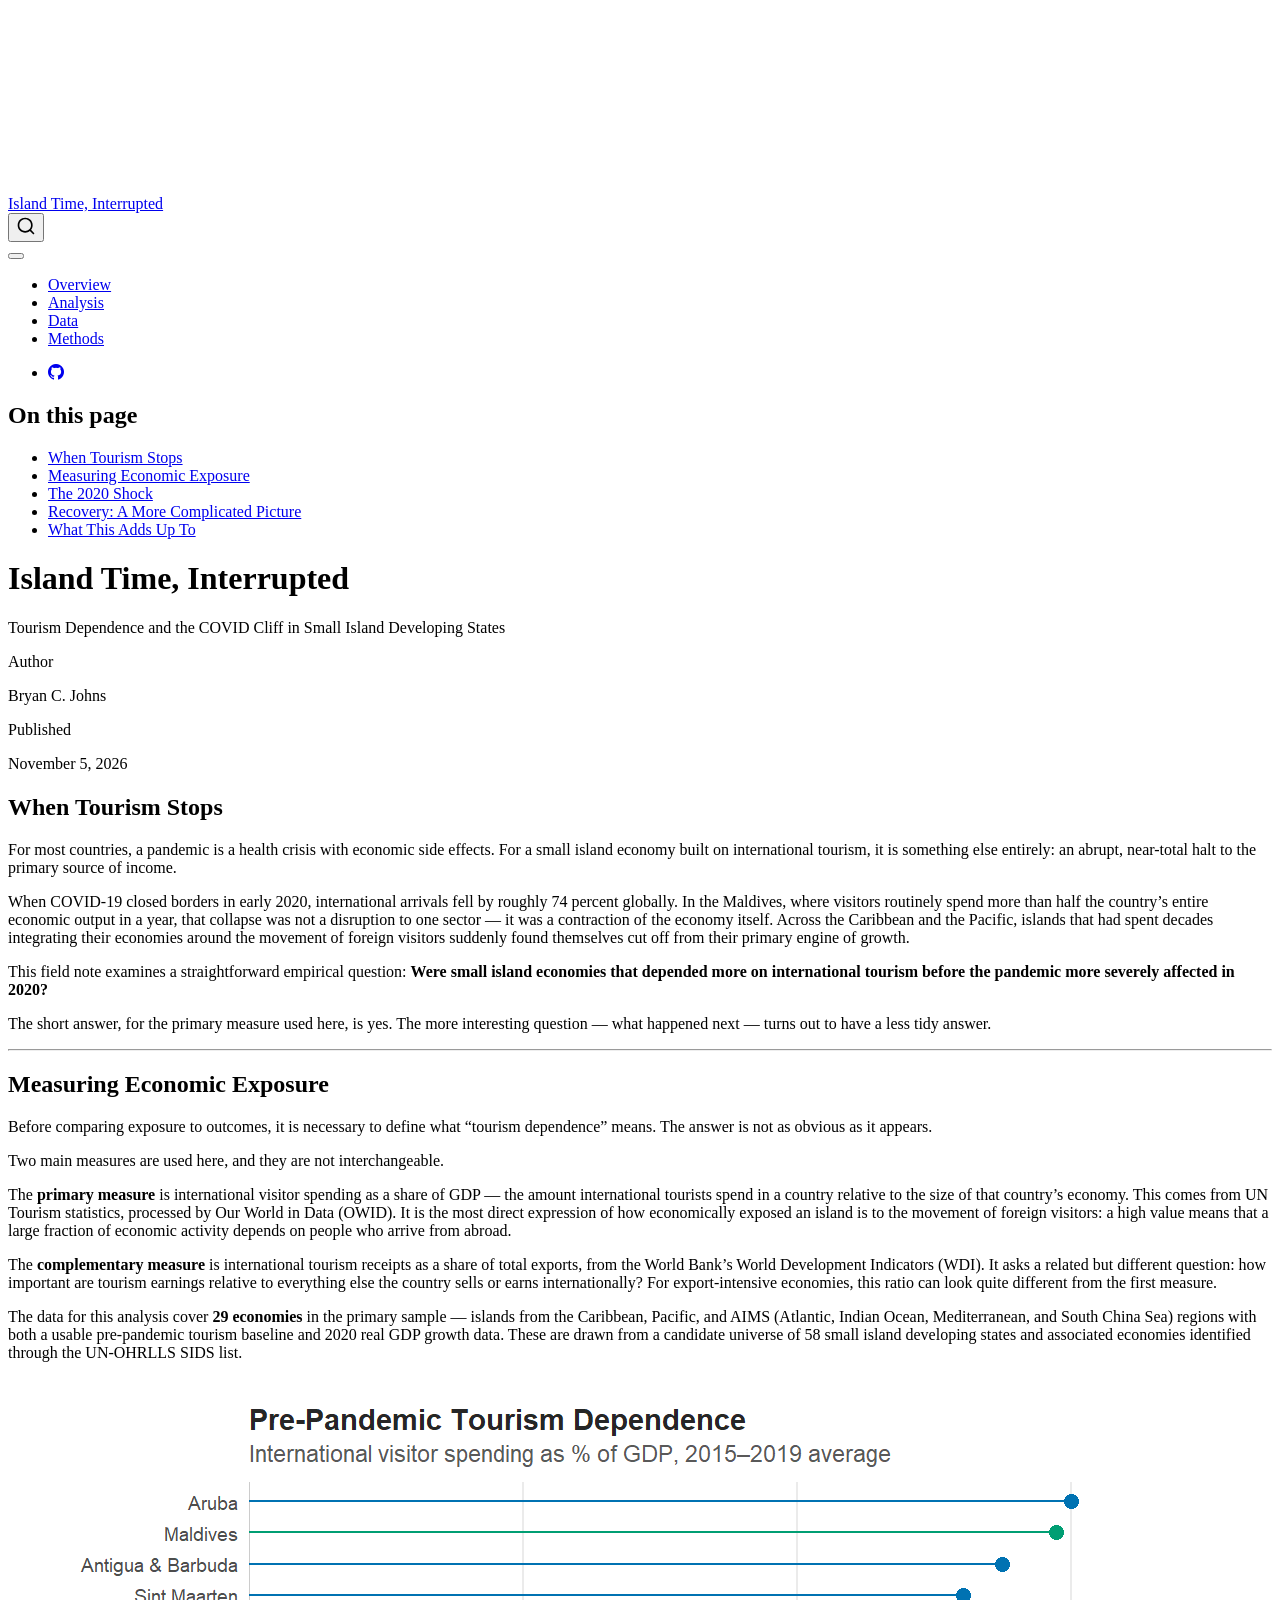
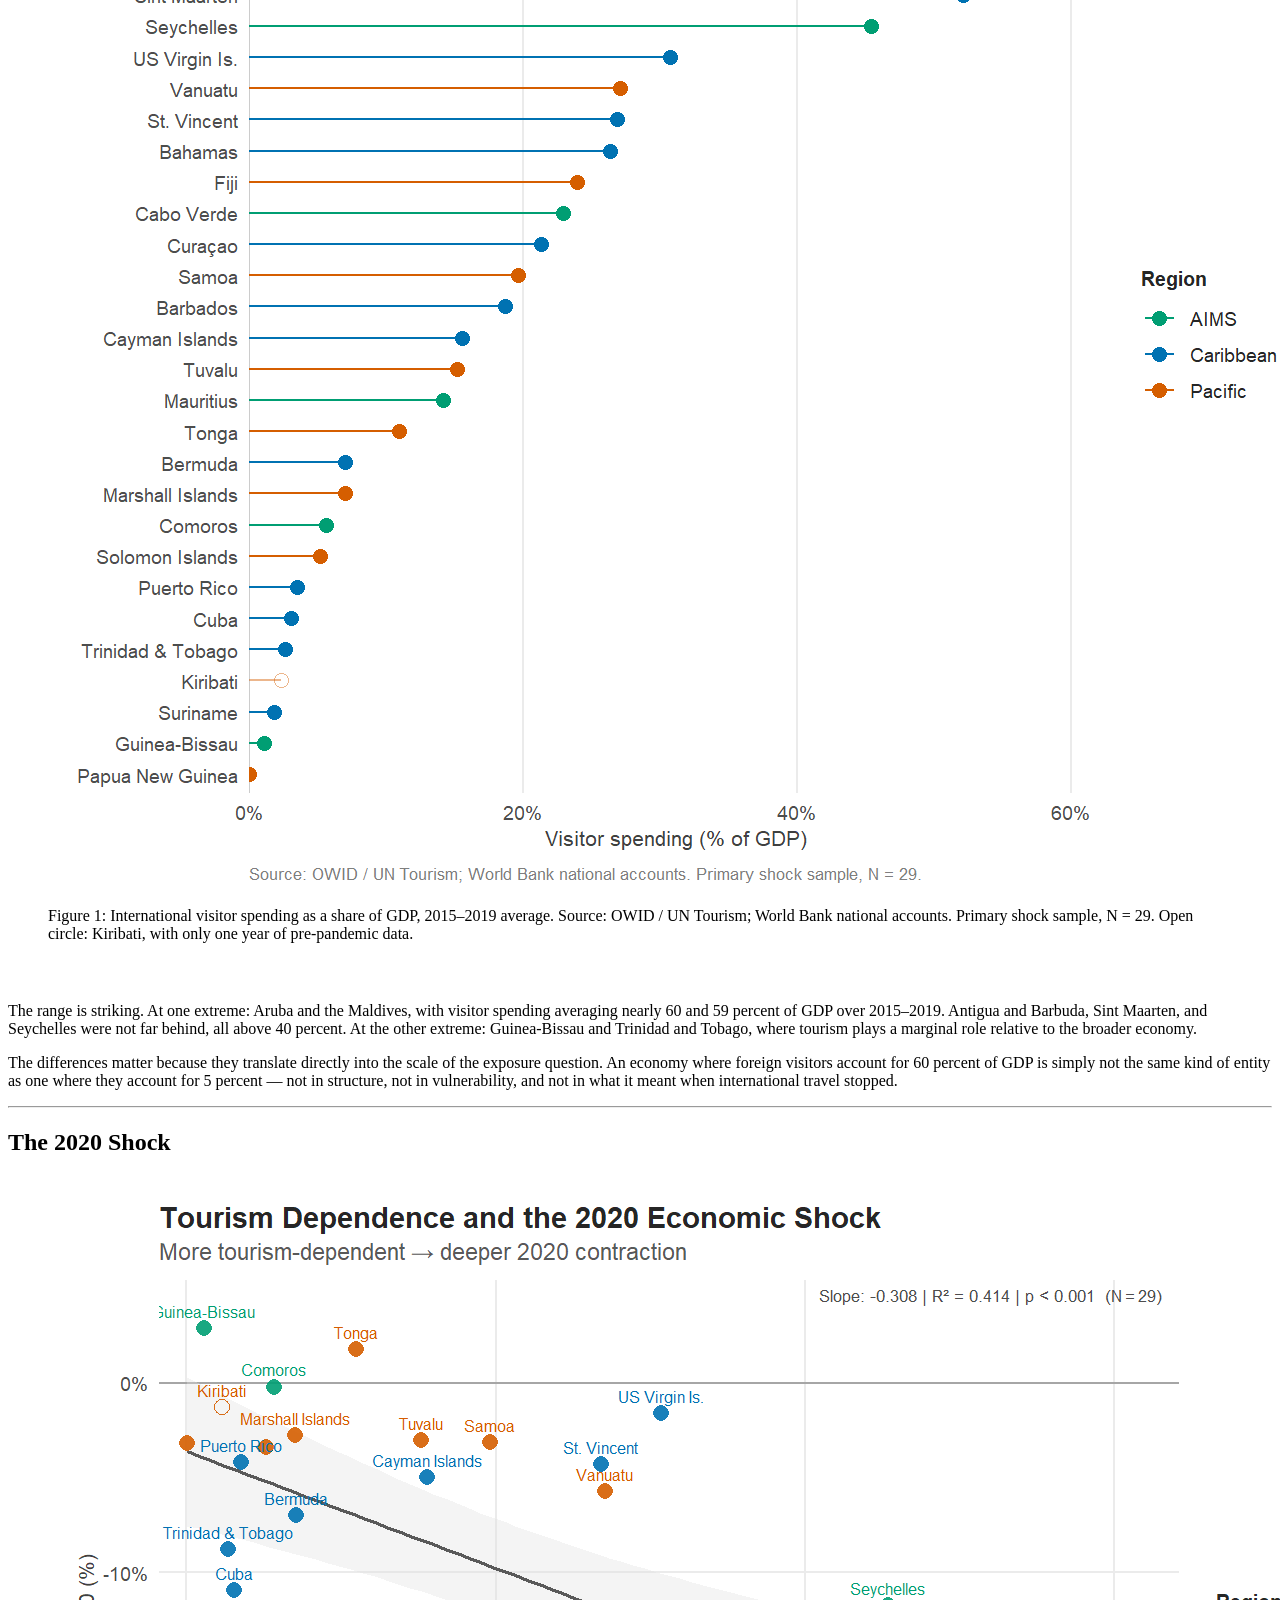
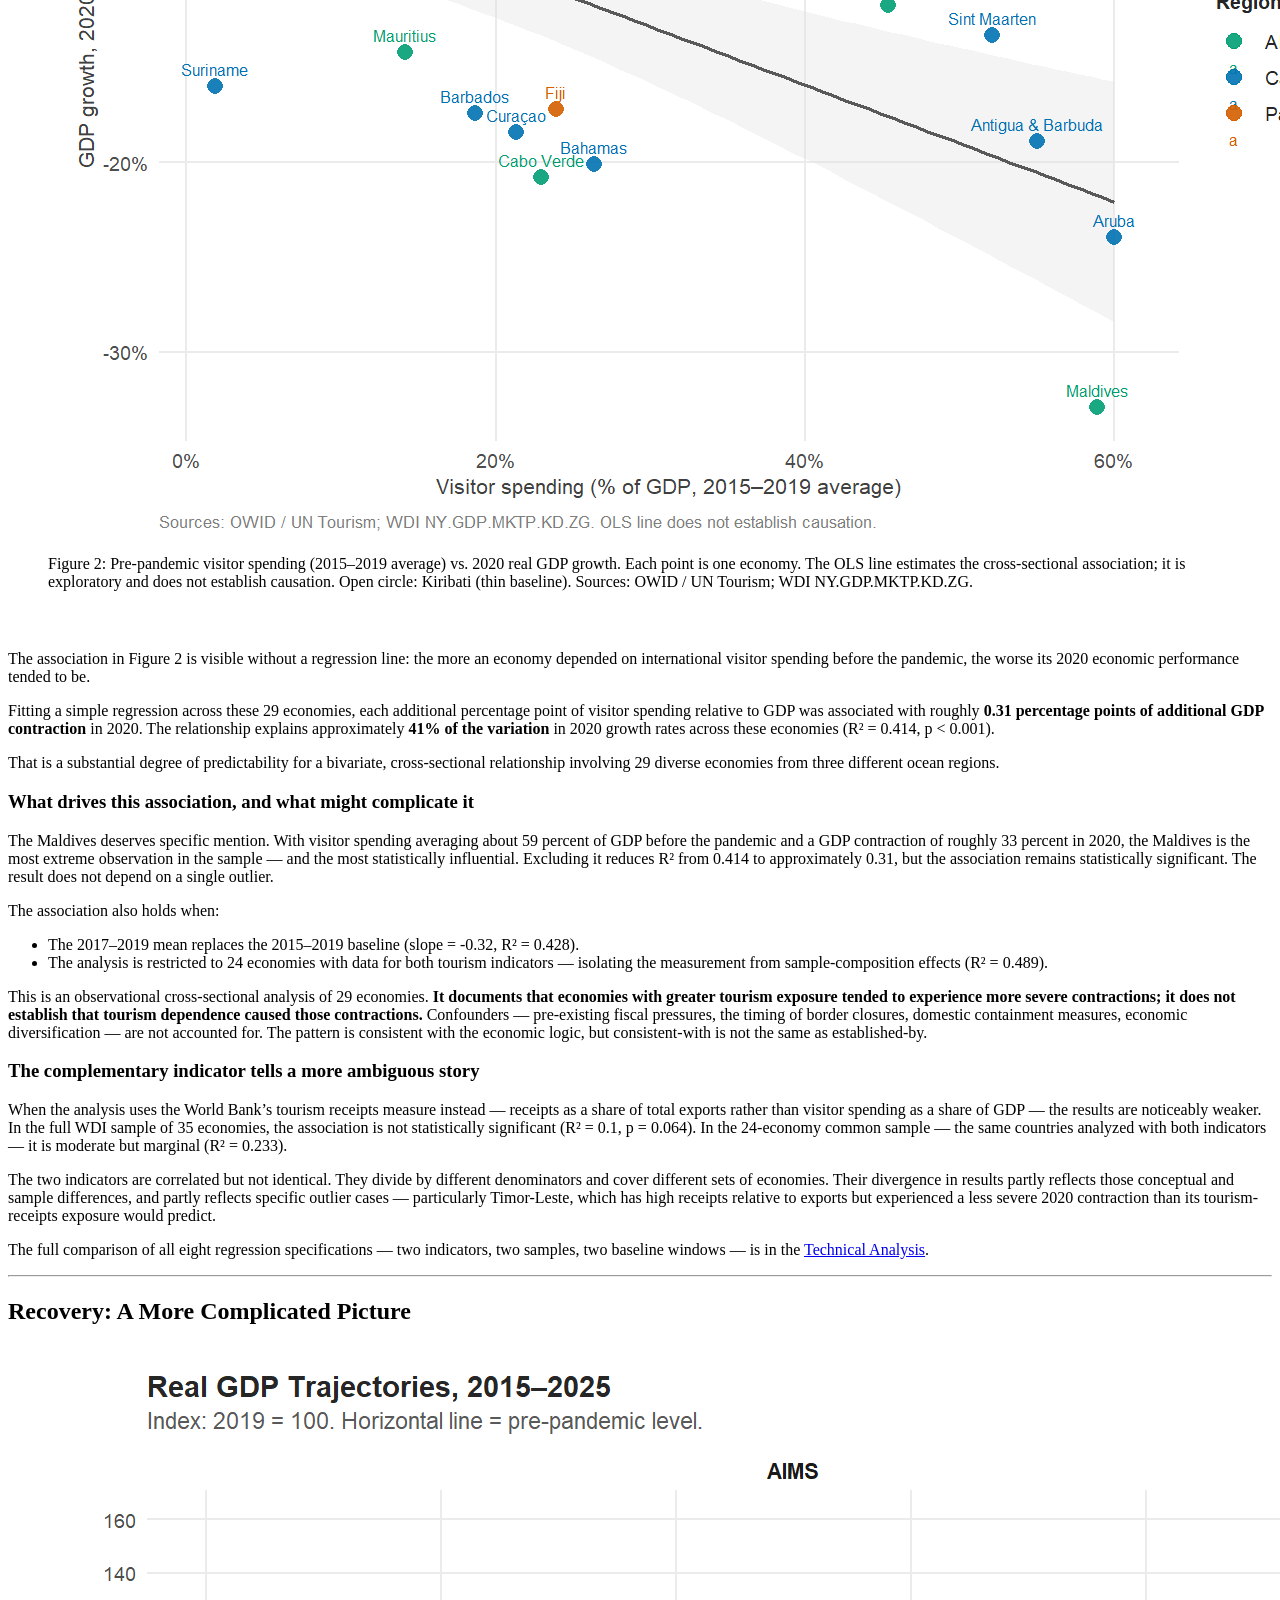
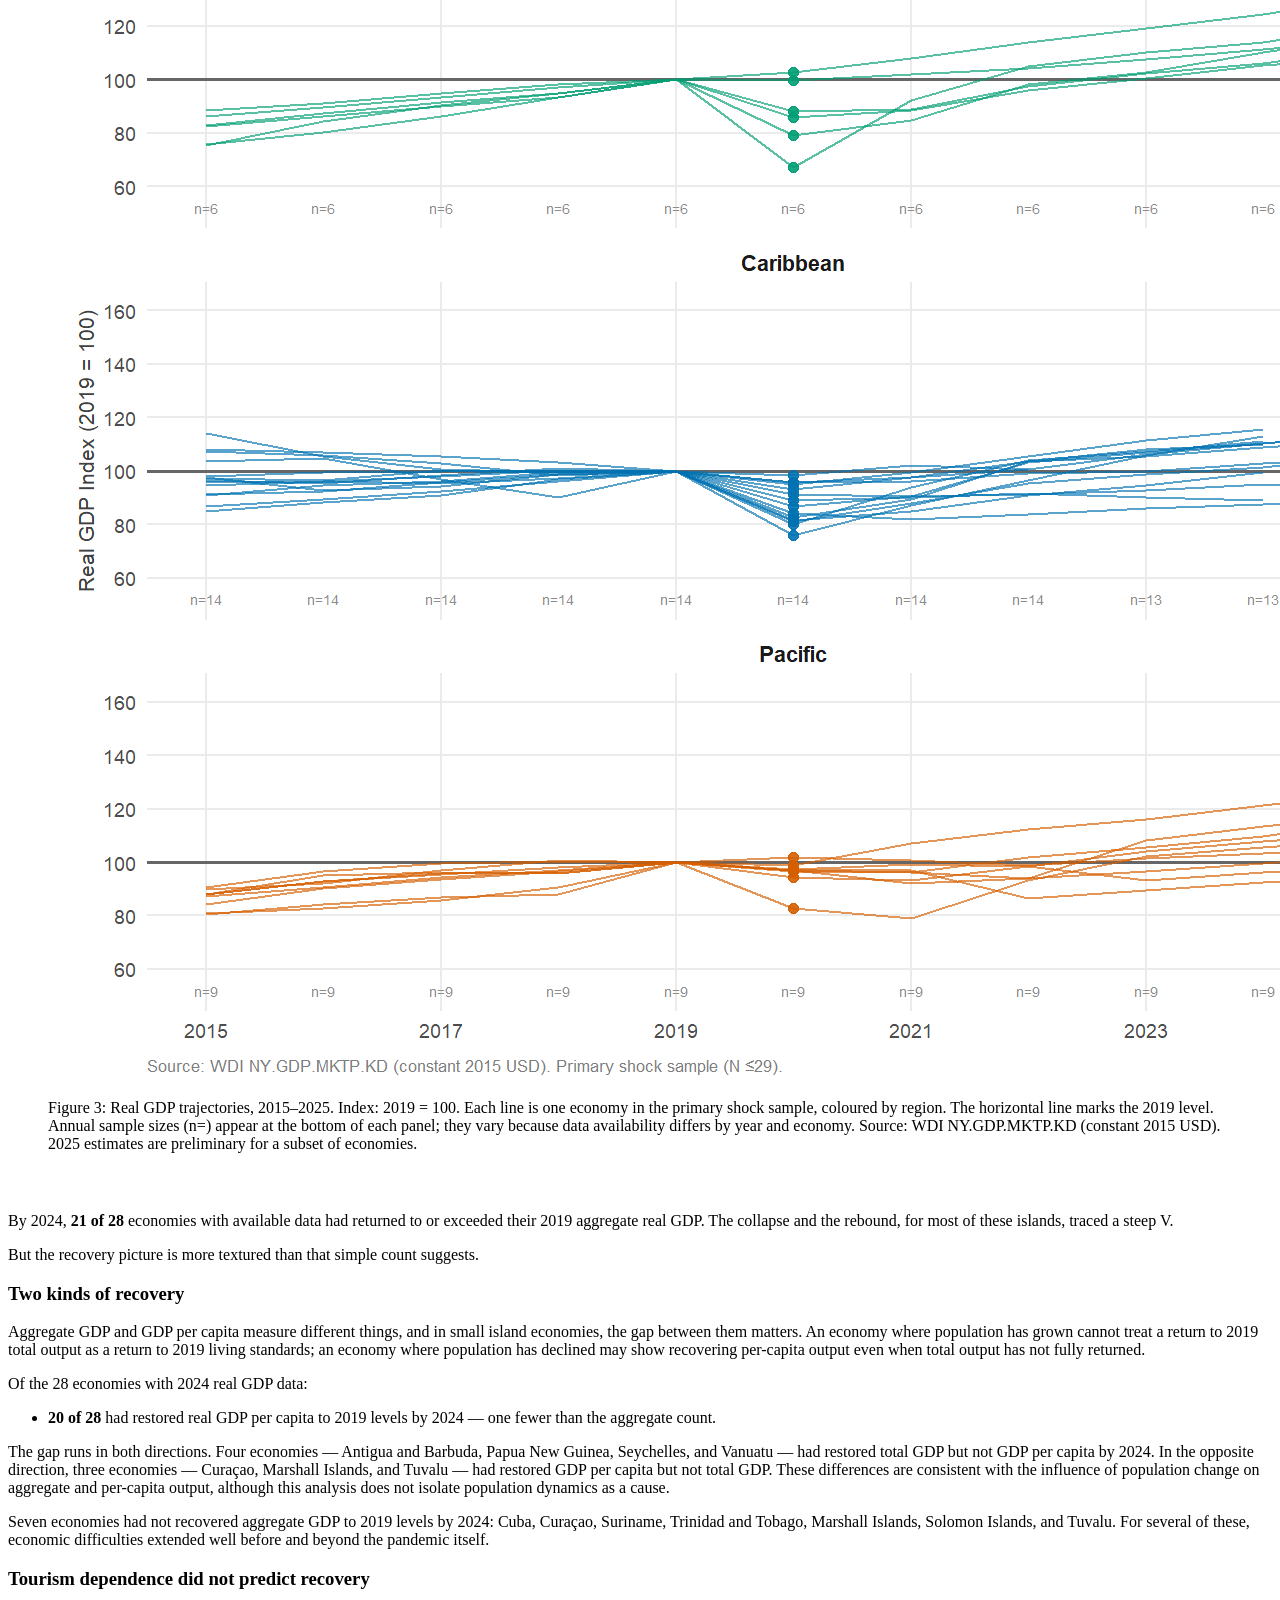
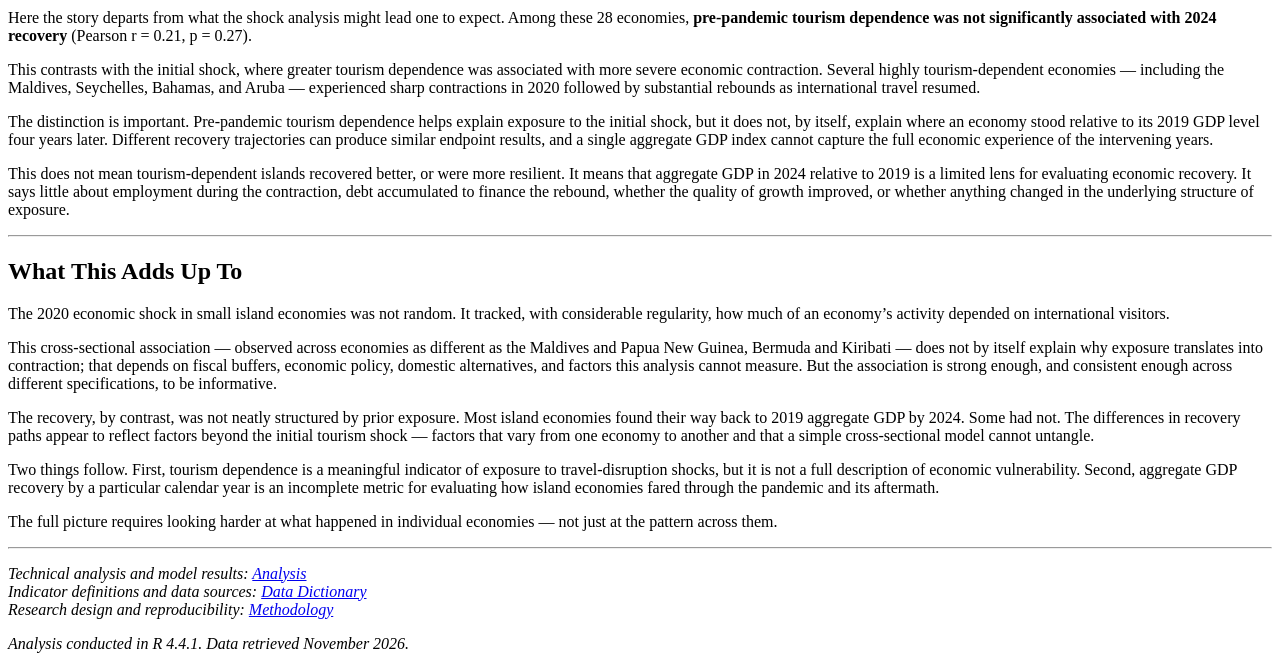
==== commit 705f55d0: "fix: set analysis recovery to 2024" ====
--- a/docs/index.html
+++ b/docs/index.html
@@ -266,23 +266,24 @@
 </div>
 </div>
 </div>
-<p>By 2023, <strong>19 of 28</strong> economies with available data had returned to or exceeded their 2019 aggregate real GDP. The collapse and the rebound, for most of these islands, traced a steep V.</p>
+<p>By 2024, <strong>21 of 28</strong> economies with available data had returned to or exceeded their 2019 aggregate real GDP. The collapse and the rebound, for most of these islands, traced a steep V.</p>
 <p>But the recovery picture is more textured than that simple count suggests.</p>
 <section id="two-kinds-of-recovery" class="level3">
 <h3 class="anchored" data-anchor-id="two-kinds-of-recovery">Two kinds of recovery</h3>
 <p>Aggregate GDP and GDP per capita measure different things, and in small island economies, the gap between them matters. An economy where population has grown cannot treat a return to 2019 total output as a return to 2019 living standards; an economy where population has declined may show recovering per-capita output even when total output has not fully returned.</p>
-<p>Of the 28 economies with 2023 real GDP data:</p>
+<p>Of the 28 economies with 2024 real GDP data:</p>
 <ul>
-<li><strong>17 of 28</strong> had restored real GDP per capita to 2019 levels by 2023 — two fewer than the aggregate count.</li>
+<li><strong>20 of 28</strong> had restored real GDP per capita to 2019 levels by 2024 — one fewer than the aggregate count.</li>
 </ul>
-<p>The gap runs in both directions. Four economies — Comoros, Papua New Guinea, Seychelles, and Vanuatu — had restored total GDP but not GDP per capita by 2023, meaning economic growth was outpaced by population growth. In the opposite direction, two economies — Marshall Islands and Puerto Rico — had restored GDP per capita but not total GDP, a pattern consistent with declining or emigrating populations. Puerto Rico’s aggregate index in 2023 was approximately 99.8, just below the 100 threshold that defines recovery in this analysis.</p>
-<p>Nine economies had not recovered aggregate GDP to 2019 levels by 2023: Cuba, Curaçao, Suriname, Trinidad and Tobago, Tuvalu, Marshall Islands, Solomon Islands, Antigua and Barbuda, and Puerto Rico. For several of these, economic difficulties extended well before and beyond the pandemic itself.</p>
+<p>The gap runs in both directions. Four economies — Antigua and Barbuda, Papua New Guinea, Seychelles, and Vanuatu — had restored total GDP but not GDP per capita by 2024. In the opposite direction, three economies — Curaçao, Marshall Islands, and Tuvalu — had restored GDP per capita but not total GDP. These differences are consistent with the influence of population change on aggregate and per-capita output, although this analysis does not isolate population dynamics as a cause.</p>
+<p>Seven economies had not recovered aggregate GDP to 2019 levels by 2024: Cuba, Curaçao, Suriname, Trinidad and Tobago, Marshall Islands, Solomon Islands, and Tuvalu. For several of these, economic difficulties extended well before and beyond the pandemic itself.</p>
 </section>
 <section id="tourism-dependence-did-not-predict-recovery" class="level3">
 <h3 class="anchored" data-anchor-id="tourism-dependence-did-not-predict-recovery">Tourism dependence did not predict recovery</h3>
-<p>Here the story departs from what the shock analysis might lead one to expect. Among these 28 economies, <strong>pre-pandemic tourism dependence was not significantly associated with 2023 recovery</strong> (Pearson r = 0.18, p = 0.36).</p>
-<p>This is not a paradox — it is a structural feature of the recovery. The economies that fell the farthest in 2020 because of their tourism exposure also had the most to gain once international travel resumed. The Maldives, Seychelles, Bahamas, and Aruba contracted sharply in 2020 and bounced back strongly from 2021 onward. The shock and the rebound share the same mechanism: both reflect the dominant role of international visitors in those economies. Measure the sum of the two phases in aggregate GDP, and the relationship between pre-pandemic dependence and 2023 standing is much harder to detect.</p>
-<p>This does not mean tourism-dependent islands recovered better, or more resilient. It means that aggregate GDP in 2023 relative to 2019 is a limited lens for evaluating economic recovery. It says little about employment during the contraction, debt accumulated to finance the rebound, whether the quality of growth improved, or whether anything changed in the underlying structure of exposure.</p>
+<p>Here the story departs from what the shock analysis might lead one to expect. Among these 28 economies, <strong>pre-pandemic tourism dependence was not significantly associated with 2024 recovery</strong> (Pearson r = 0.21, p = 0.27).</p>
+<p>This contrasts with the initial shock, where greater tourism dependence was associated with more severe economic contraction. Several highly tourism-dependent economies — including the Maldives, Seychelles, Bahamas, and Aruba — experienced sharp contractions in 2020 followed by substantial rebounds as international travel resumed.</p>
+<p>The distinction is important. Pre-pandemic tourism dependence helps explain exposure to the initial shock, but it does not, by itself, explain where an economy stood relative to its 2019 GDP level four years later. Different recovery trajectories can produce similar endpoint results, and a single aggregate GDP index cannot capture the full economic experience of the intervening years.</p>
+<p>This does not mean tourism-dependent islands recovered better, or were more resilient. It means that aggregate GDP in 2024 relative to 2019 is a limited lens for evaluating economic recovery. It says little about employment during the contraction, debt accumulated to finance the rebound, whether the quality of growth improved, or whether anything changed in the underlying structure of exposure.</p>
 <hr>
 </section>
 </section>
@@ -290,7 +291,7 @@
 <h2 class="anchored" data-anchor-id="what-this-adds-up-to">What This Adds Up To</h2>
 <p>The 2020 economic shock in small island economies was not random. It tracked, with considerable regularity, how much of an economy’s activity depended on international visitors.</p>
 <p>This cross-sectional association — observed across economies as different as the Maldives and Papua New Guinea, Bermuda and Kiribati — does not by itself explain why exposure translates into contraction; that depends on fiscal buffers, economic policy, domestic alternatives, and factors this analysis cannot measure. But the association is strong enough, and consistent enough across different specifications, to be informative.</p>
-<p>The recovery, by contrast, was not neatly structured by prior exposure. Most island economies found their way back to 2019 aggregate GDP by 2023. Some had not. The differences in recovery paths appear to reflect factors beyond the initial tourism shock — factors that vary from one economy to another and that a simple cross-sectional model cannot untangle.</p>
+<p>The recovery, by contrast, was not neatly structured by prior exposure. Most island economies found their way back to 2019 aggregate GDP by 2024. Some had not. The differences in recovery paths appear to reflect factors beyond the initial tourism shock — factors that vary from one economy to another and that a simple cross-sectional model cannot untangle.</p>
 <p>Two things follow. First, tourism dependence is a meaningful indicator of exposure to travel-disruption shocks, but it is not a full description of economic vulnerability. Second, aggregate GDP recovery by a particular calendar year is an incomplete metric for evaluating how island economies fared through the pandemic and its aftermath.</p>
 <p>The full picture requires looking harder at what happened in individual economies — not just at the pattern across them.</p>
 <hr>
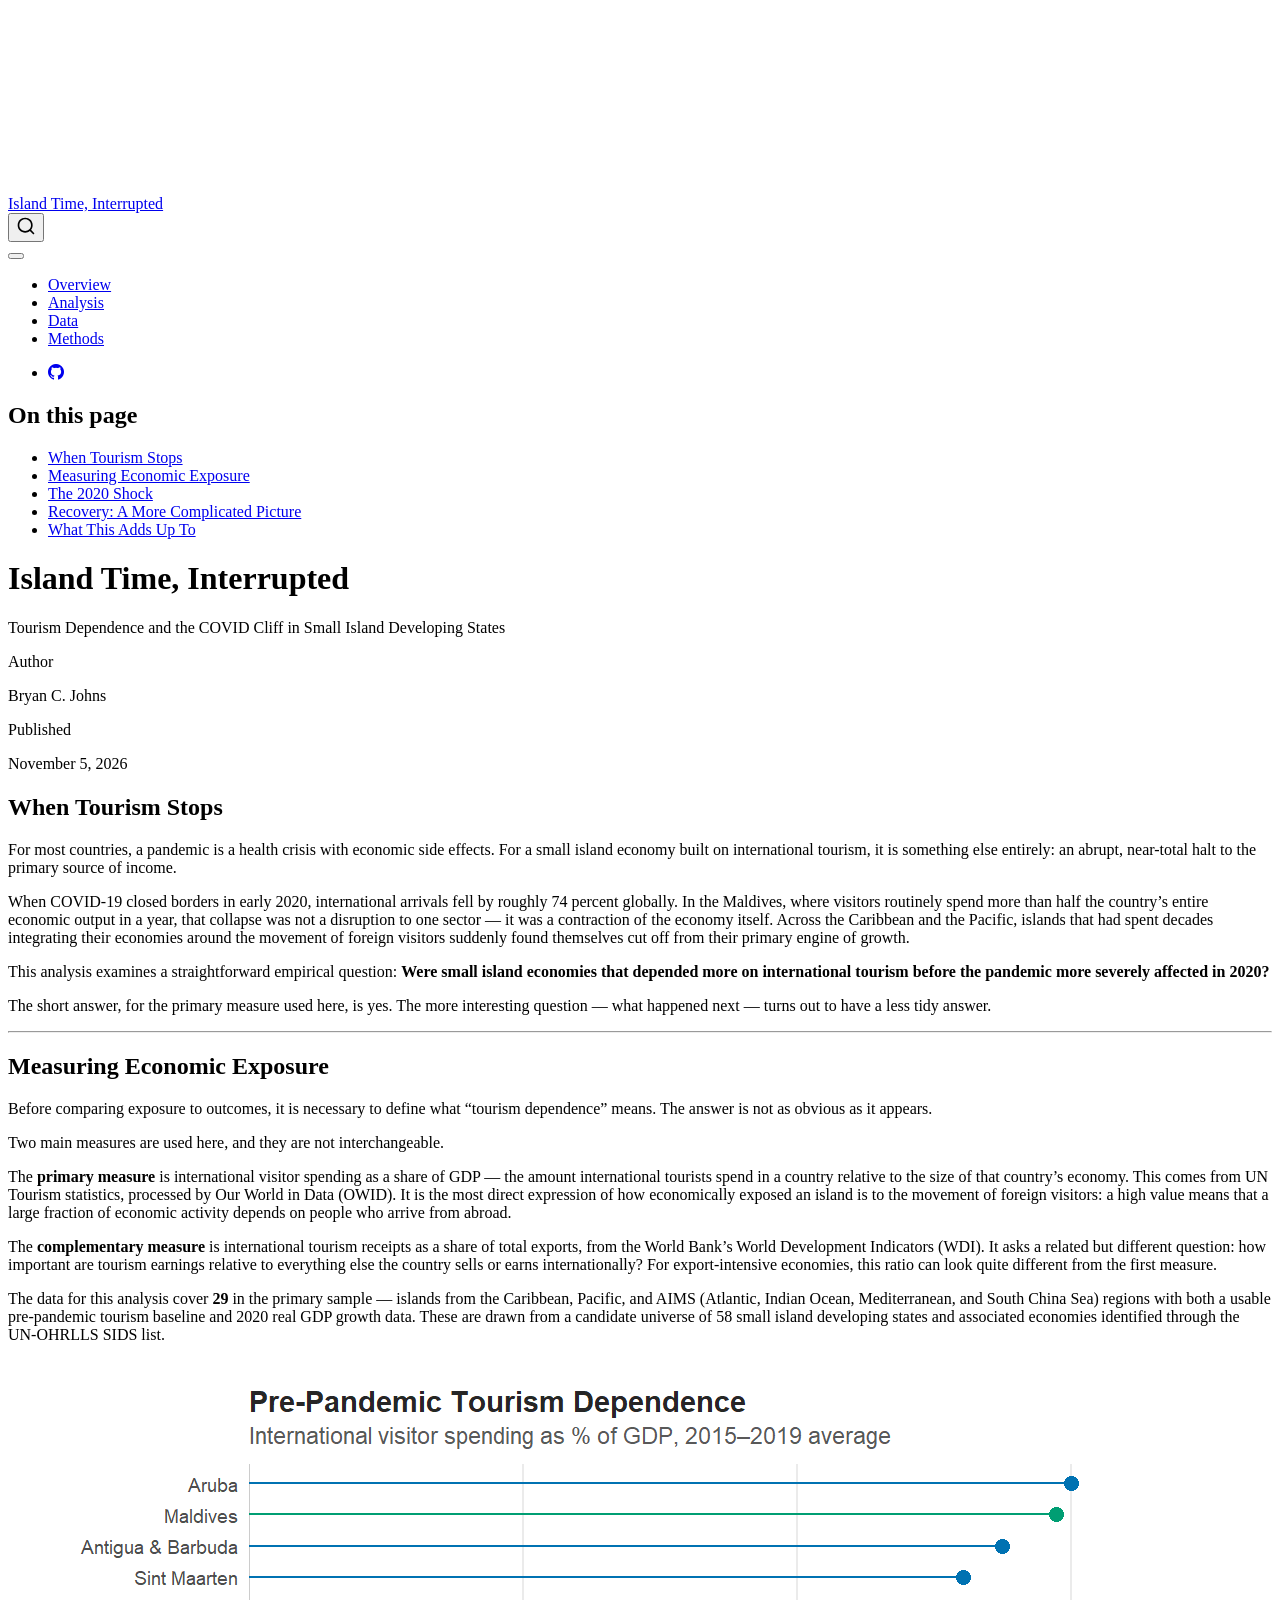
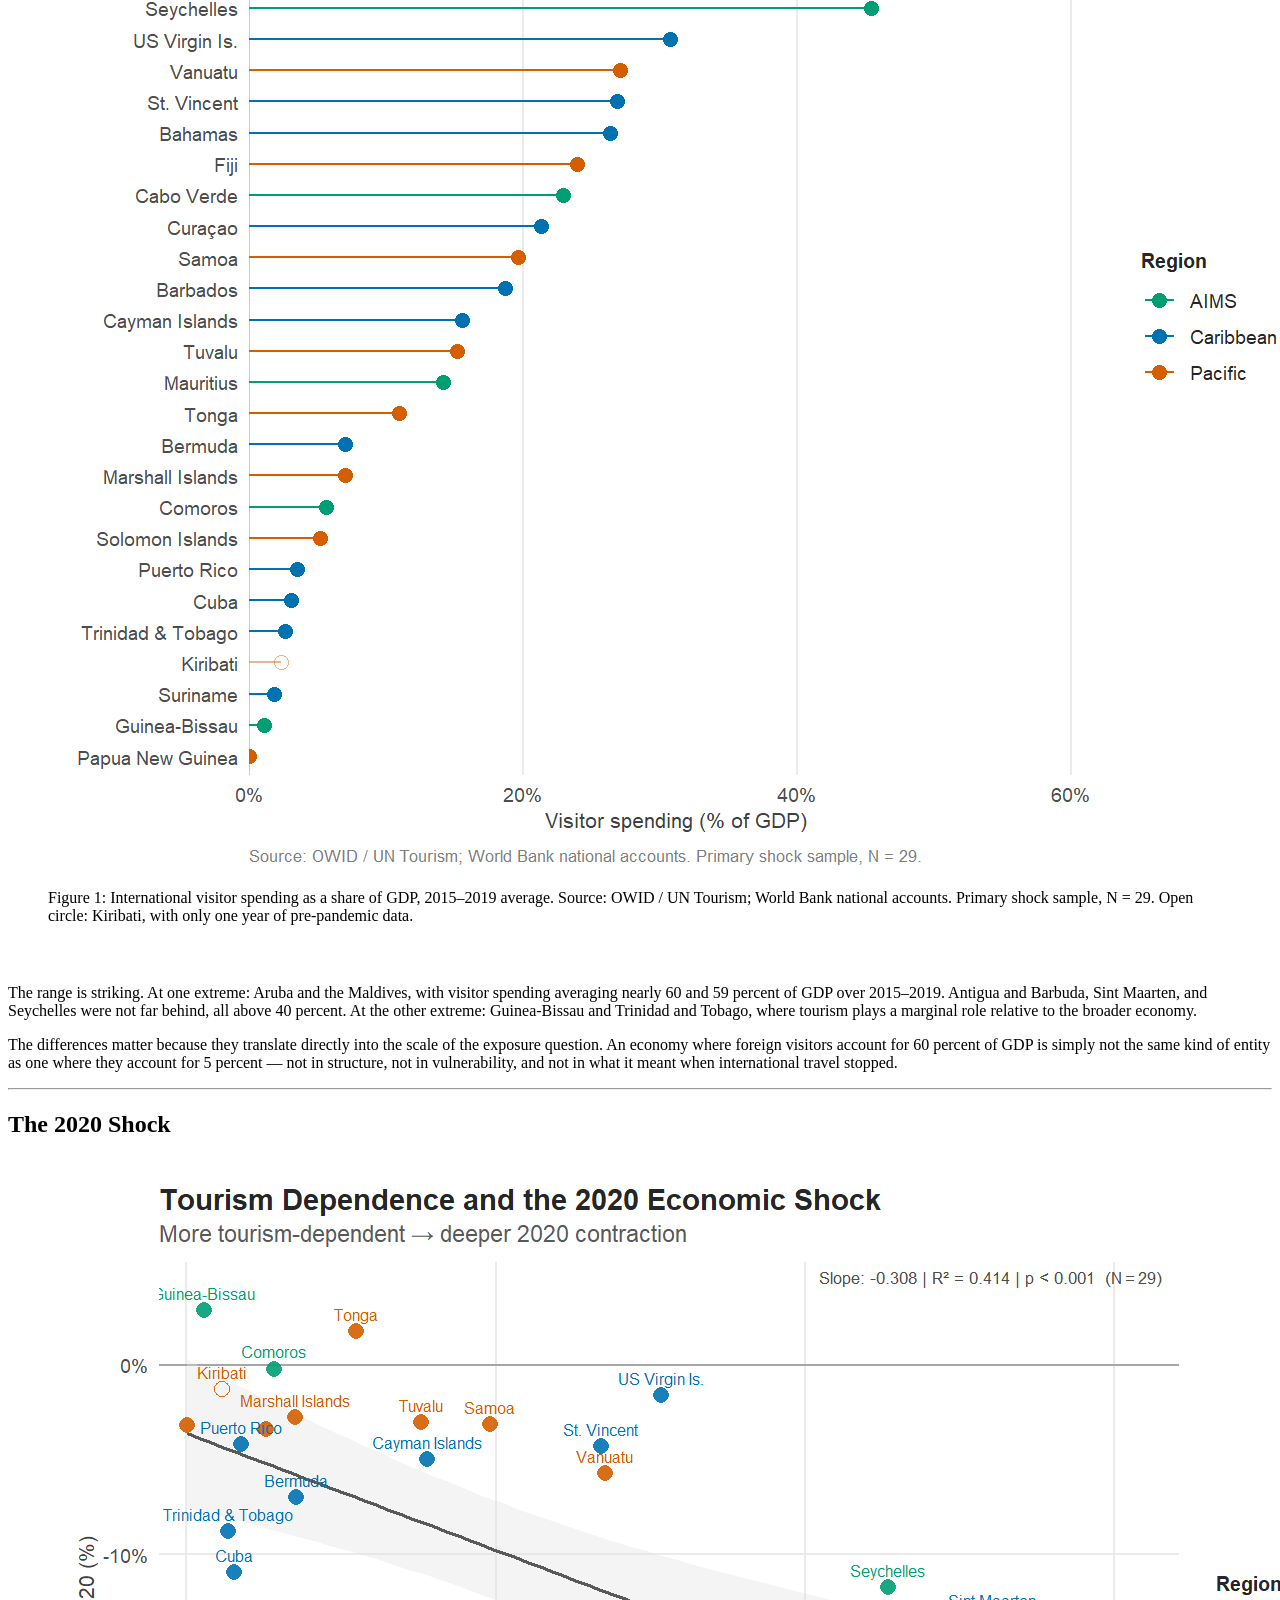
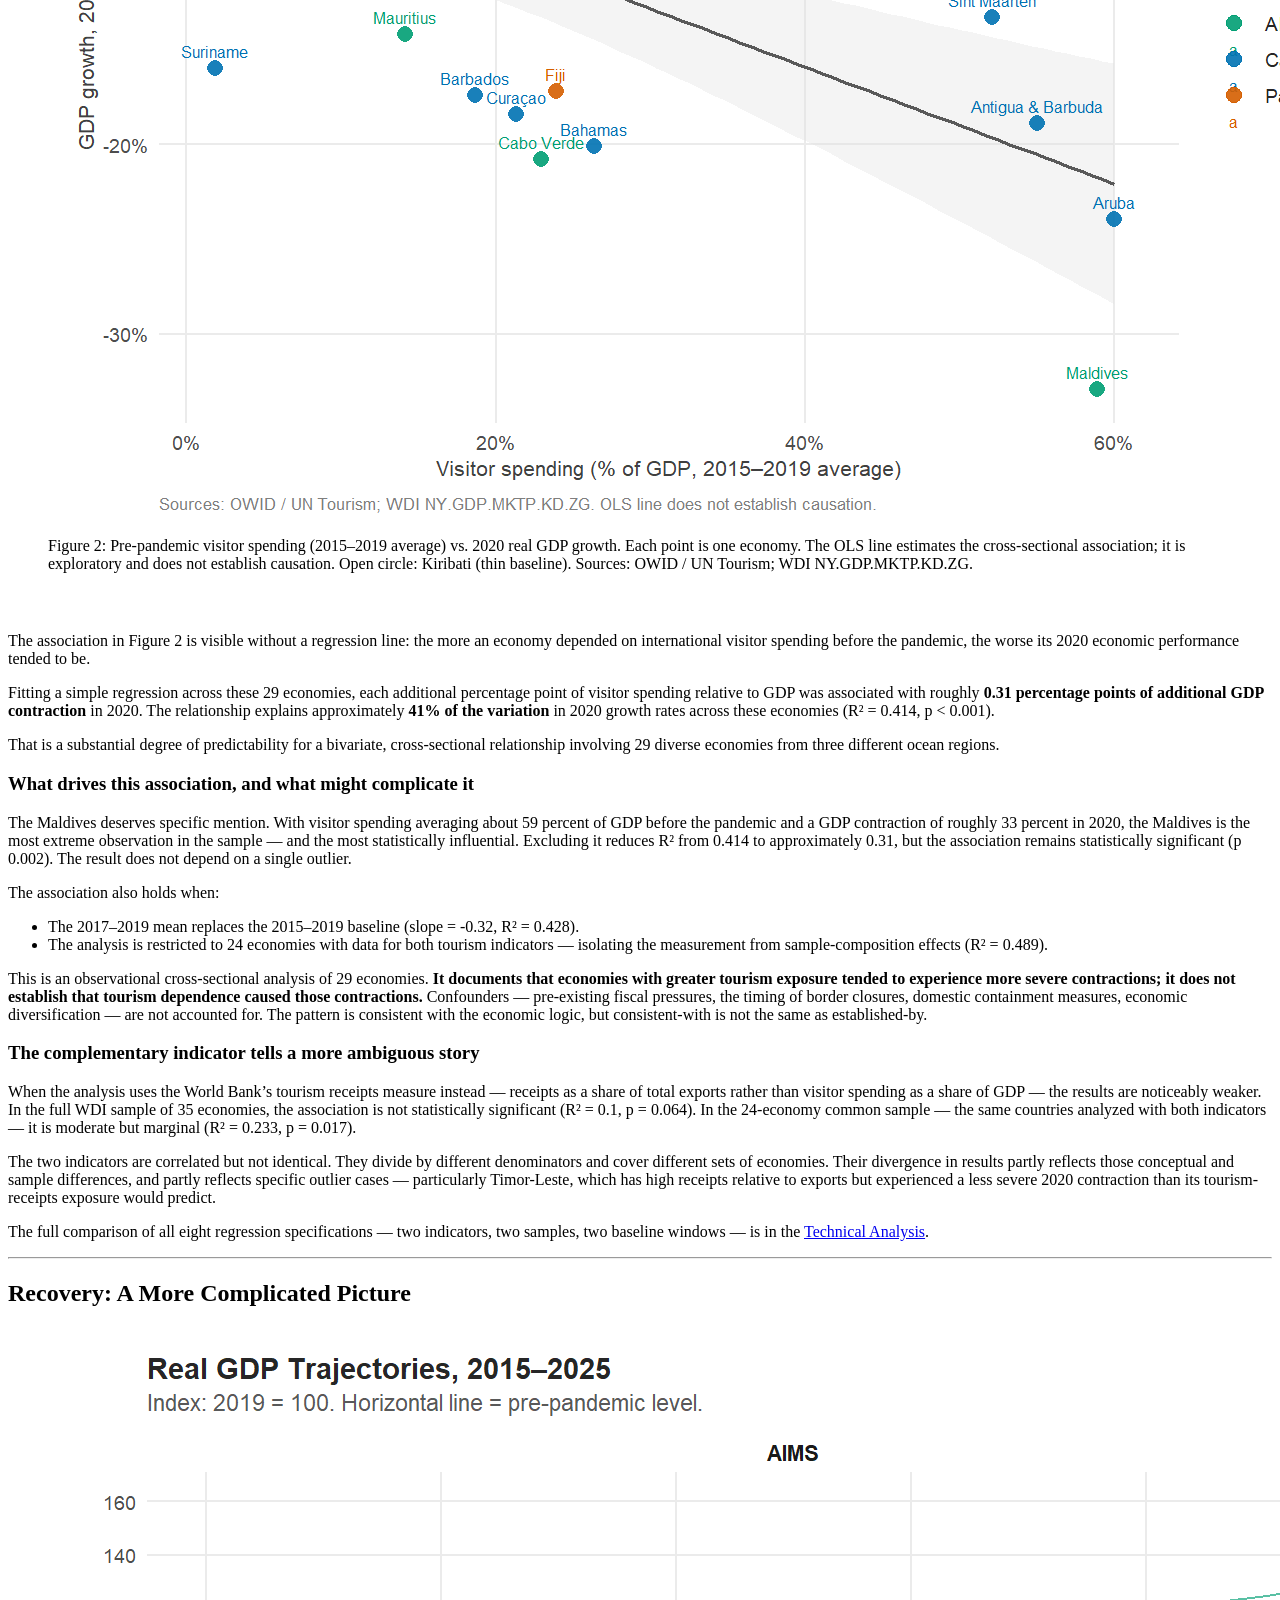
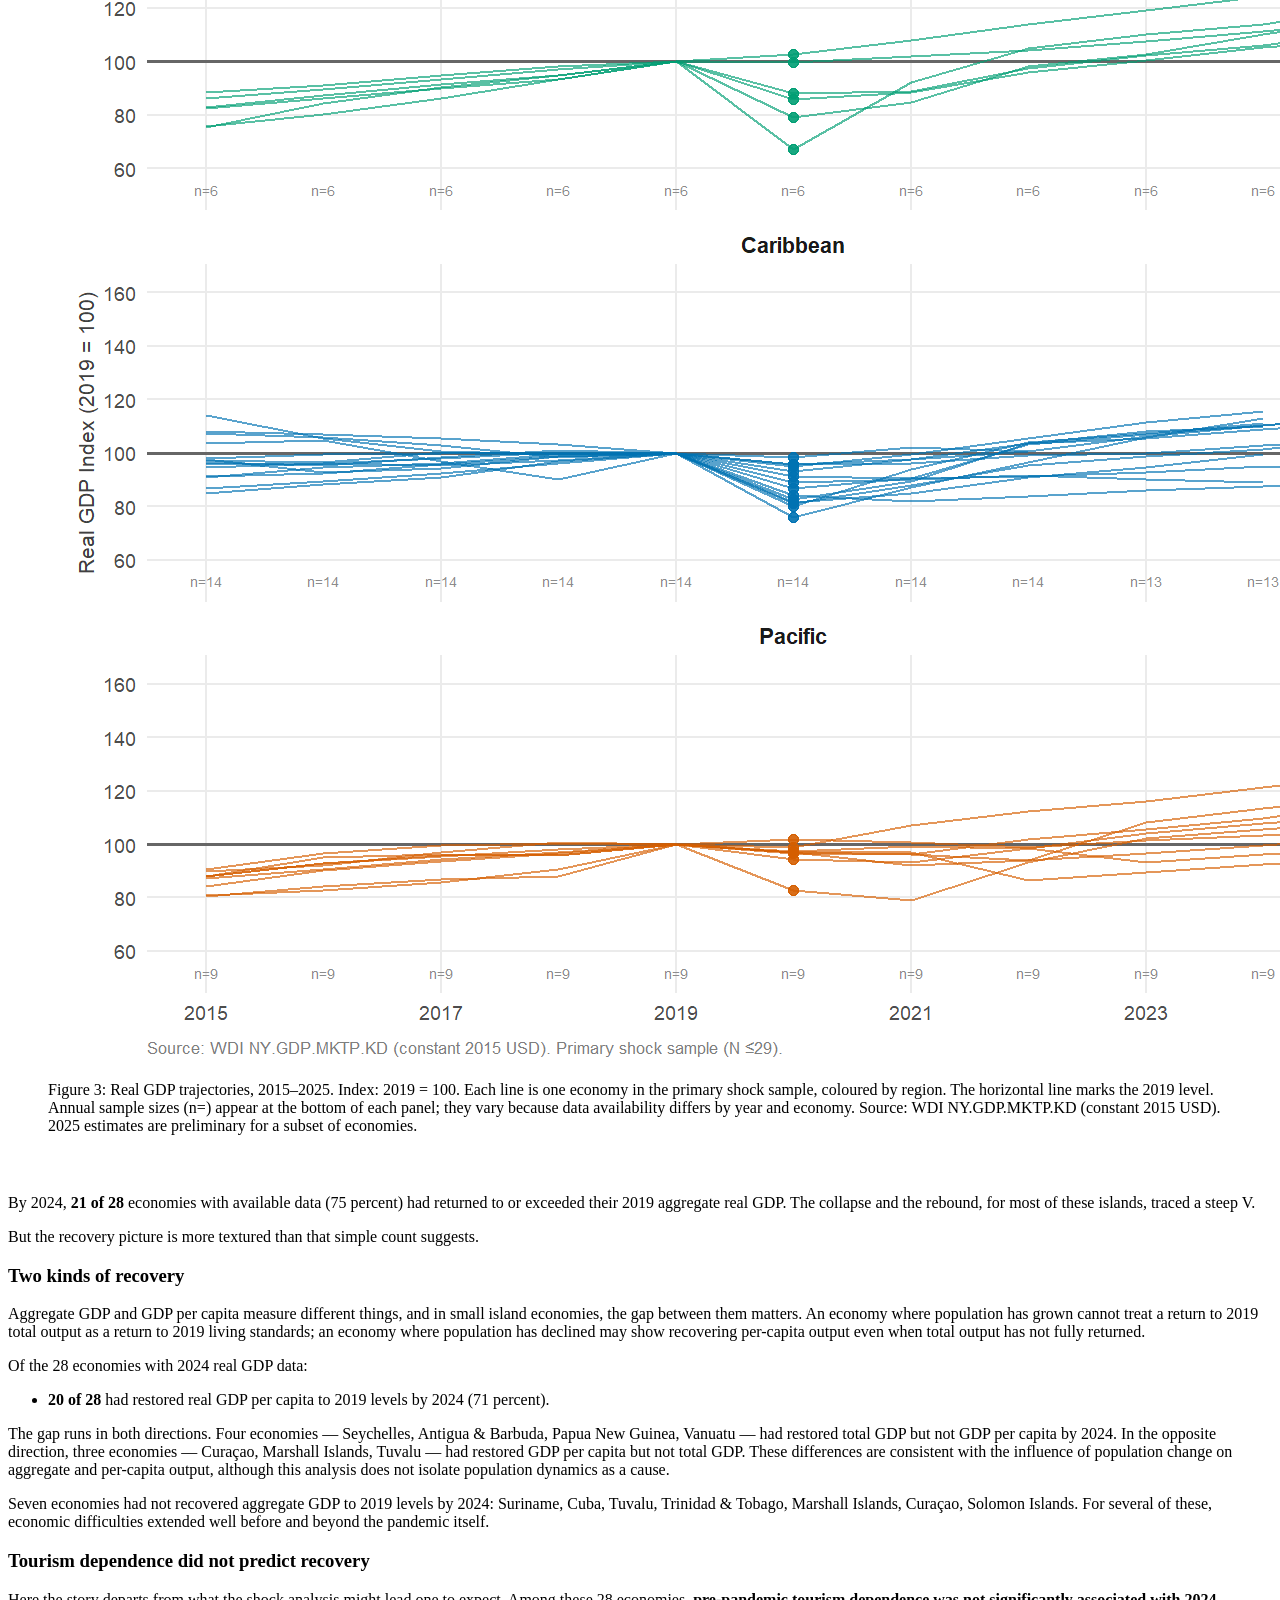
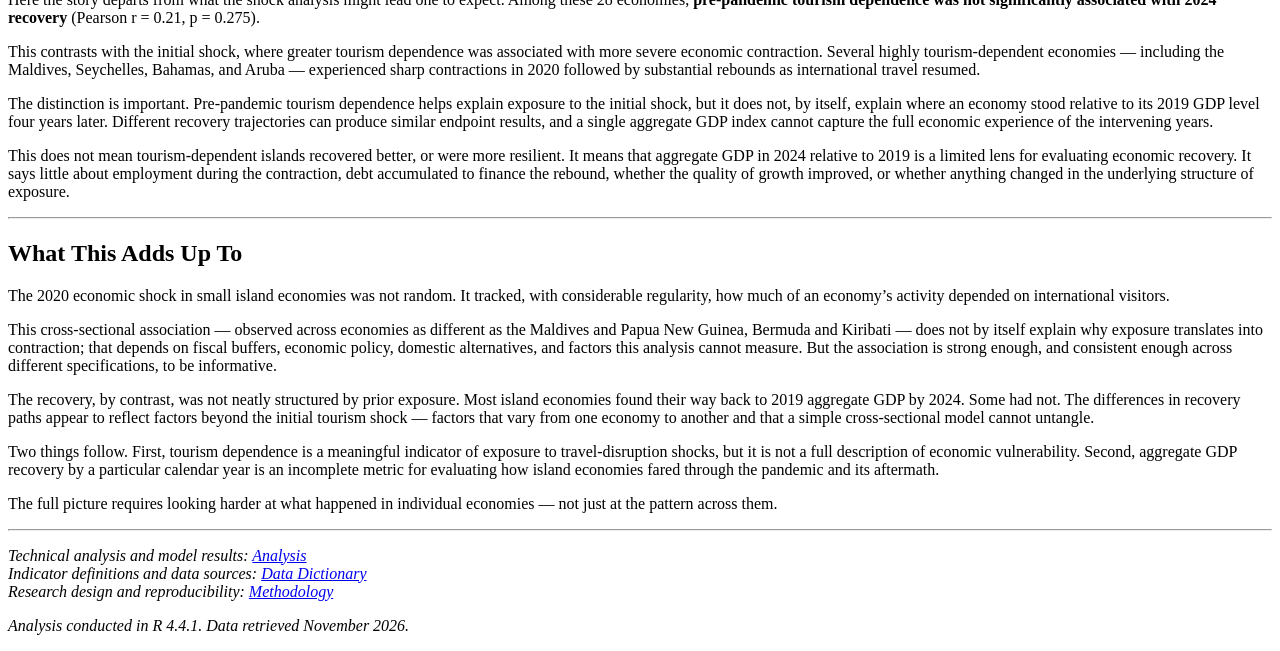
==== commit aa614490: "refactor: make narrative statistics dynamic" ====
--- a/docs/index.html
+++ b/docs/index.html
@@ -184,7 +184,7 @@
 <h2 class="anchored" data-anchor-id="when-tourism-stops">When Tourism Stops</h2>
 <p>For most countries, a pandemic is a health crisis with economic side effects. For a small island economy built on international tourism, it is something else entirely: an abrupt, near-total halt to the primary source of income.</p>
 <p>When COVID-19 closed borders in early 2020, international arrivals fell by roughly 74 percent globally. In the Maldives, where visitors routinely spend more than half the country’s entire economic output in a year, that collapse was not a disruption to one sector — it was a contraction of the economy itself. Across the Caribbean and the Pacific, islands that had spent decades integrating their economies around the movement of foreign visitors suddenly found themselves cut off from their primary engine of growth.</p>
-<p>This field note examines a straightforward empirical question: <strong>Were small island economies that depended more on international tourism before the pandemic more severely affected in 2020?</strong></p>
+<p>This analysis examines a straightforward empirical question: <strong>Were small island economies that depended more on international tourism before the pandemic more severely affected in 2020?</strong></p>
 <p>The short answer, for the primary measure used here, is yes. The more interesting question — what happened next — turns out to have a less tidy answer.</p>
 <hr>
 </section>
@@ -194,7 +194,7 @@
 <p>Two main measures are used here, and they are not interchangeable.</p>
 <p>The <strong>primary measure</strong> is international visitor spending as a share of GDP — the amount international tourists spend in a country relative to the size of that country’s economy. This comes from UN Tourism statistics, processed by Our World in Data (OWID). It is the most direct expression of how economically exposed an island is to the movement of foreign visitors: a high value means that a large fraction of economic activity depends on people who arrive from abroad.</p>
 <p>The <strong>complementary measure</strong> is international tourism receipts as a share of total exports, from the World Bank’s World Development Indicators (WDI). It asks a related but different question: how important are tourism earnings relative to everything else the country sells or earns internationally? For export-intensive economies, this ratio can look quite different from the first measure.</p>
-<p>The data for this analysis cover <strong>29 economies</strong> in the primary sample — islands from the Caribbean, Pacific, and AIMS (Atlantic, Indian Ocean, Mediterranean, and South China Sea) regions with both a usable pre-pandemic tourism baseline and 2020 real GDP growth data. These are drawn from a candidate universe of 58 small island developing states and associated economies identified through the UN-OHRLLS SIDS list.</p>
+<p>The data for this analysis cover <strong>29</strong> in the primary sample — islands from the Caribbean, Pacific, and AIMS (Atlantic, Indian Ocean, Mediterranean, and South China Sea) regions with both a usable pre-pandemic tourism baseline and 2020 real GDP growth data. These are drawn from a candidate universe of 58 small island developing states and associated economies identified through the UN-OHRLLS SIDS list.</p>
 <div class="cell">
 <div class="cell-output-display">
 <div id="fig-ranking" class="quarto-float quarto-figure quarto-figure-center anchored">
@@ -234,7 +234,7 @@
 <p>That is a substantial degree of predictability for a bivariate, cross-sectional relationship involving 29 diverse economies from three different ocean regions.</p>
 <section id="what-drives-this-association-and-what-might-complicate-it" class="level3">
 <h3 class="anchored" data-anchor-id="what-drives-this-association-and-what-might-complicate-it">What drives this association, and what might complicate it</h3>
-<p>The Maldives deserves specific mention. With visitor spending averaging about 59 percent of GDP before the pandemic and a GDP contraction of roughly 33 percent in 2020, the Maldives is the most extreme observation in the sample — and the most statistically influential. Excluding it reduces R² from 0.414 to approximately 0.31, but the association remains statistically significant. The result does not depend on a single outlier.</p>
+<p>The Maldives deserves specific mention. With visitor spending averaging about 59 percent of GDP before the pandemic and a GDP contraction of roughly 33 percent in 2020, the Maldives is the most extreme observation in the sample — and the most statistically influential. Excluding it reduces R² from 0.414 to approximately 0.31, but the association remains statistically significant (p 0.002). The result does not depend on a single outlier.</p>
 <p>The association also holds when:</p>
 <ul>
 <li>The 2017–2019 mean replaces the 2015–2019 baseline (slope = -0.32, R² = 0.428).</li>
@@ -244,7 +244,7 @@
 </section>
 <section id="the-complementary-indicator-tells-a-more-ambiguous-story" class="level3">
 <h3 class="anchored" data-anchor-id="the-complementary-indicator-tells-a-more-ambiguous-story">The complementary indicator tells a more ambiguous story</h3>
-<p>When the analysis uses the World Bank’s tourism receipts measure instead — receipts as a share of total exports rather than visitor spending as a share of GDP — the results are noticeably weaker. In the full WDI sample of 35 economies, the association is not statistically significant (R² = 0.1, p = 0.064). In the 24-economy common sample — the same countries analyzed with both indicators — it is moderate but marginal (R² = 0.233).</p>
+<p>When the analysis uses the World Bank’s tourism receipts measure instead — receipts as a share of total exports rather than visitor spending as a share of GDP — the results are noticeably weaker. In the full WDI sample of 35 economies, the association is not statistically significant (R² = 0.1, p = 0.064). In the 24-economy common sample — the same countries analyzed with both indicators — it is moderate but marginal (R² = 0.233, p = 0.017).</p>
 <p>The two indicators are correlated but not identical. They divide by different denominators and cover different sets of economies. Their divergence in results partly reflects those conceptual and sample differences, and partly reflects specific outlier cases — particularly Timor-Leste, which has high receipts relative to exports but experienced a less severe 2020 contraction than its tourism-receipts exposure would predict.</p>
 <p>The full comparison of all eight regression specifications — two indicators, two samples, two baseline windows — is in the <a href="./analysis.html">Technical Analysis</a>.</p>
 <hr>
@@ -266,21 +266,21 @@
 </div>
 </div>
 </div>
-<p>By 2024, <strong>21 of 28</strong> economies with available data had returned to or exceeded their 2019 aggregate real GDP. The collapse and the rebound, for most of these islands, traced a steep V.</p>
+<p>By 2024, <strong>21 of 28</strong> economies with available data (75 percent) had returned to or exceeded their 2019 aggregate real GDP. The collapse and the rebound, for most of these islands, traced a steep V.</p>
 <p>But the recovery picture is more textured than that simple count suggests.</p>
 <section id="two-kinds-of-recovery" class="level3">
 <h3 class="anchored" data-anchor-id="two-kinds-of-recovery">Two kinds of recovery</h3>
 <p>Aggregate GDP and GDP per capita measure different things, and in small island economies, the gap between them matters. An economy where population has grown cannot treat a return to 2019 total output as a return to 2019 living standards; an economy where population has declined may show recovering per-capita output even when total output has not fully returned.</p>
 <p>Of the 28 economies with 2024 real GDP data:</p>
 <ul>
-<li><strong>20 of 28</strong> had restored real GDP per capita to 2019 levels by 2024 — one fewer than the aggregate count.</li>
+<li><strong>20 of 28</strong> had restored real GDP per capita to 2019 levels by 2024 (71 percent).</li>
 </ul>
-<p>The gap runs in both directions. Four economies — Antigua and Barbuda, Papua New Guinea, Seychelles, and Vanuatu — had restored total GDP but not GDP per capita by 2024. In the opposite direction, three economies — Curaçao, Marshall Islands, and Tuvalu — had restored GDP per capita but not total GDP. These differences are consistent with the influence of population change on aggregate and per-capita output, although this analysis does not isolate population dynamics as a cause.</p>
-<p>Seven economies had not recovered aggregate GDP to 2019 levels by 2024: Cuba, Curaçao, Suriname, Trinidad and Tobago, Marshall Islands, Solomon Islands, and Tuvalu. For several of these, economic difficulties extended well before and beyond the pandemic itself.</p>
+<p>The gap runs in both directions. Four economies — Seychelles, Antigua &amp; Barbuda, Papua New Guinea, Vanuatu — had restored total GDP but not GDP per capita by 2024. In the opposite direction, three economies — Curaçao, Marshall Islands, Tuvalu — had restored GDP per capita but not total GDP. These differences are consistent with the influence of population change on aggregate and per-capita output, although this analysis does not isolate population dynamics as a cause.</p>
+<p>Seven economies had not recovered aggregate GDP to 2019 levels by 2024: Suriname, Cuba, Tuvalu, Trinidad &amp; Tobago, Marshall Islands, Curaçao, Solomon Islands. For several of these, economic difficulties extended well before and beyond the pandemic itself.</p>
 </section>
 <section id="tourism-dependence-did-not-predict-recovery" class="level3">
 <h3 class="anchored" data-anchor-id="tourism-dependence-did-not-predict-recovery">Tourism dependence did not predict recovery</h3>
-<p>Here the story departs from what the shock analysis might lead one to expect. Among these 28 economies, <strong>pre-pandemic tourism dependence was not significantly associated with 2024 recovery</strong> (Pearson r = 0.21, p = 0.27).</p>
+<p>Here the story departs from what the shock analysis might lead one to expect. Among these 28 economies, <strong>pre-pandemic tourism dependence was not significantly associated with 2024 recovery</strong> (Pearson r = 0.21, p = 0.275).</p>
 <p>This contrasts with the initial shock, where greater tourism dependence was associated with more severe economic contraction. Several highly tourism-dependent economies — including the Maldives, Seychelles, Bahamas, and Aruba — experienced sharp contractions in 2020 followed by substantial rebounds as international travel resumed.</p>
 <p>The distinction is important. Pre-pandemic tourism dependence helps explain exposure to the initial shock, but it does not, by itself, explain where an economy stood relative to its 2019 GDP level four years later. Different recovery trajectories can produce similar endpoint results, and a single aggregate GDP index cannot capture the full economic experience of the intervening years.</p>
 <p>This does not mean tourism-dependent islands recovered better, or were more resilient. It means that aggregate GDP in 2024 relative to 2019 is a limited lens for evaluating economic recovery. It says little about employment during the contraction, debt accumulated to finance the rebound, whether the quality of growth improved, or whether anything changed in the underlying structure of exposure.</p>
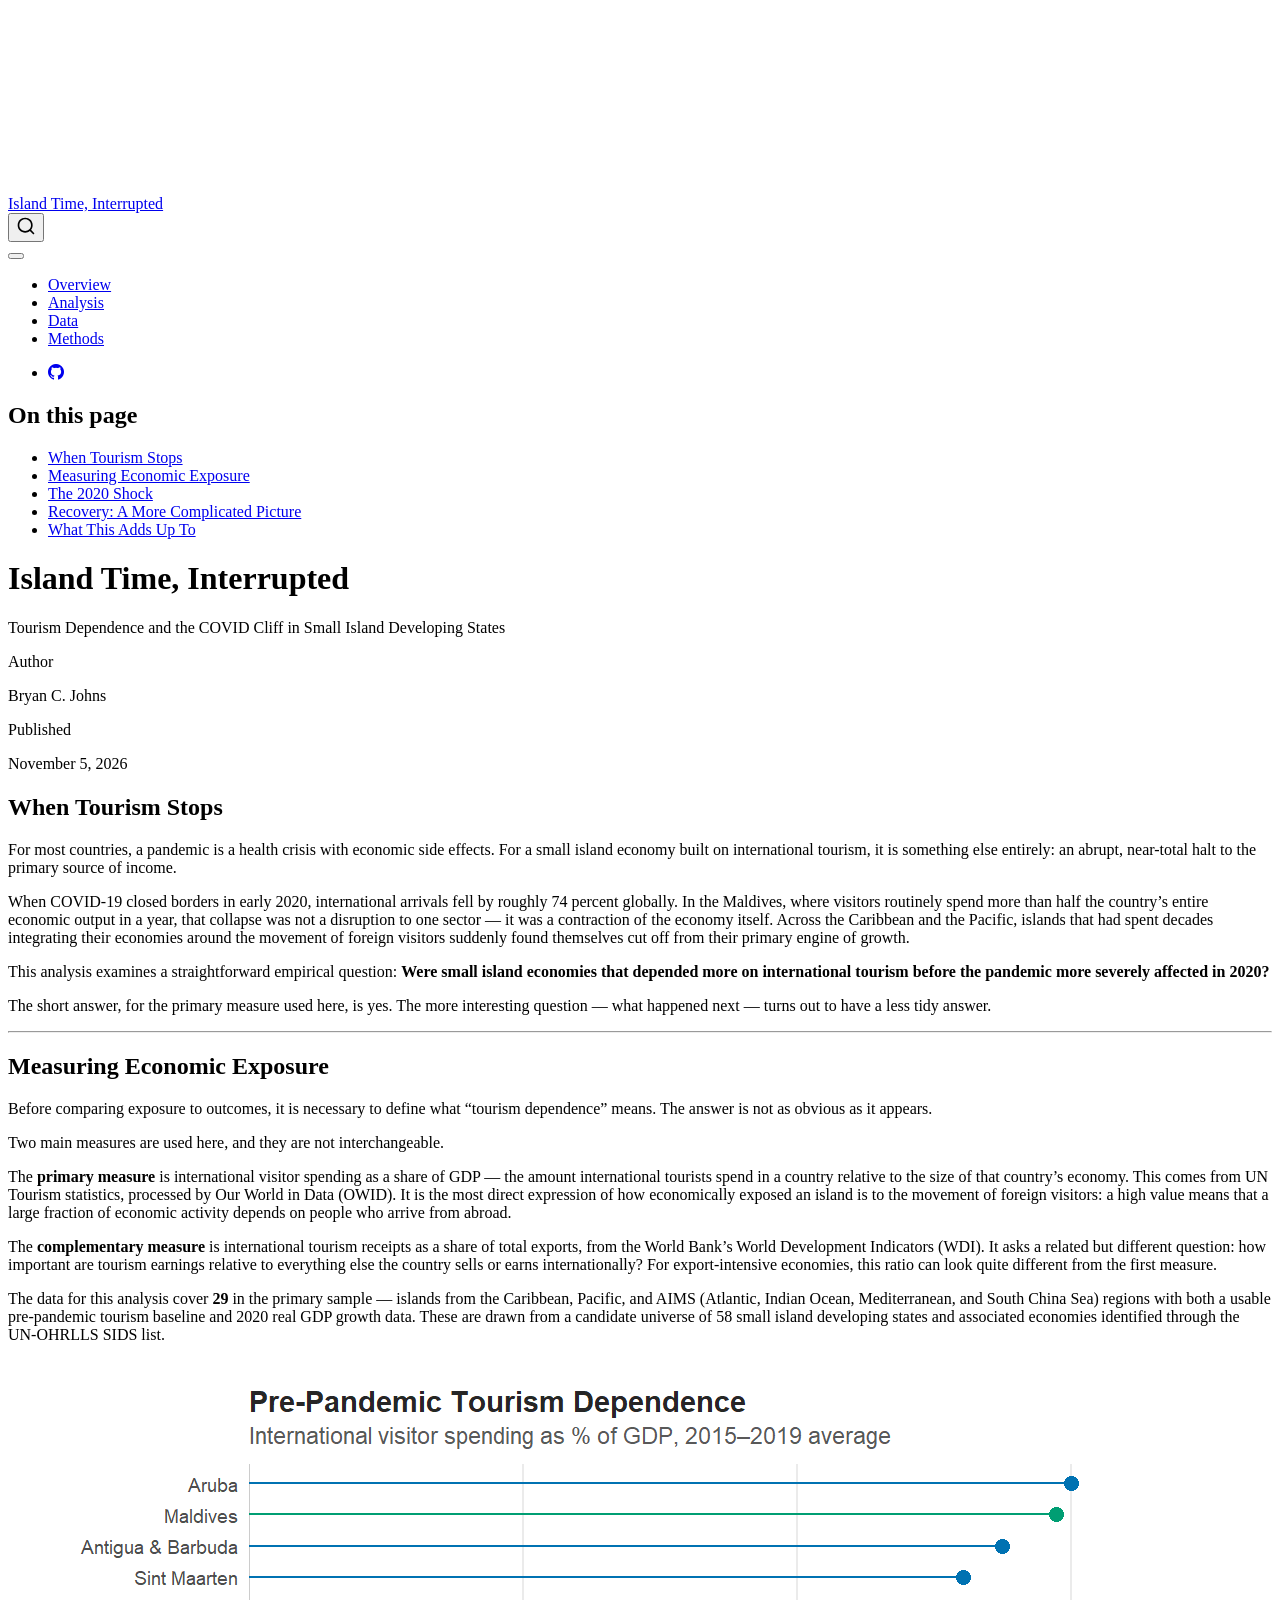
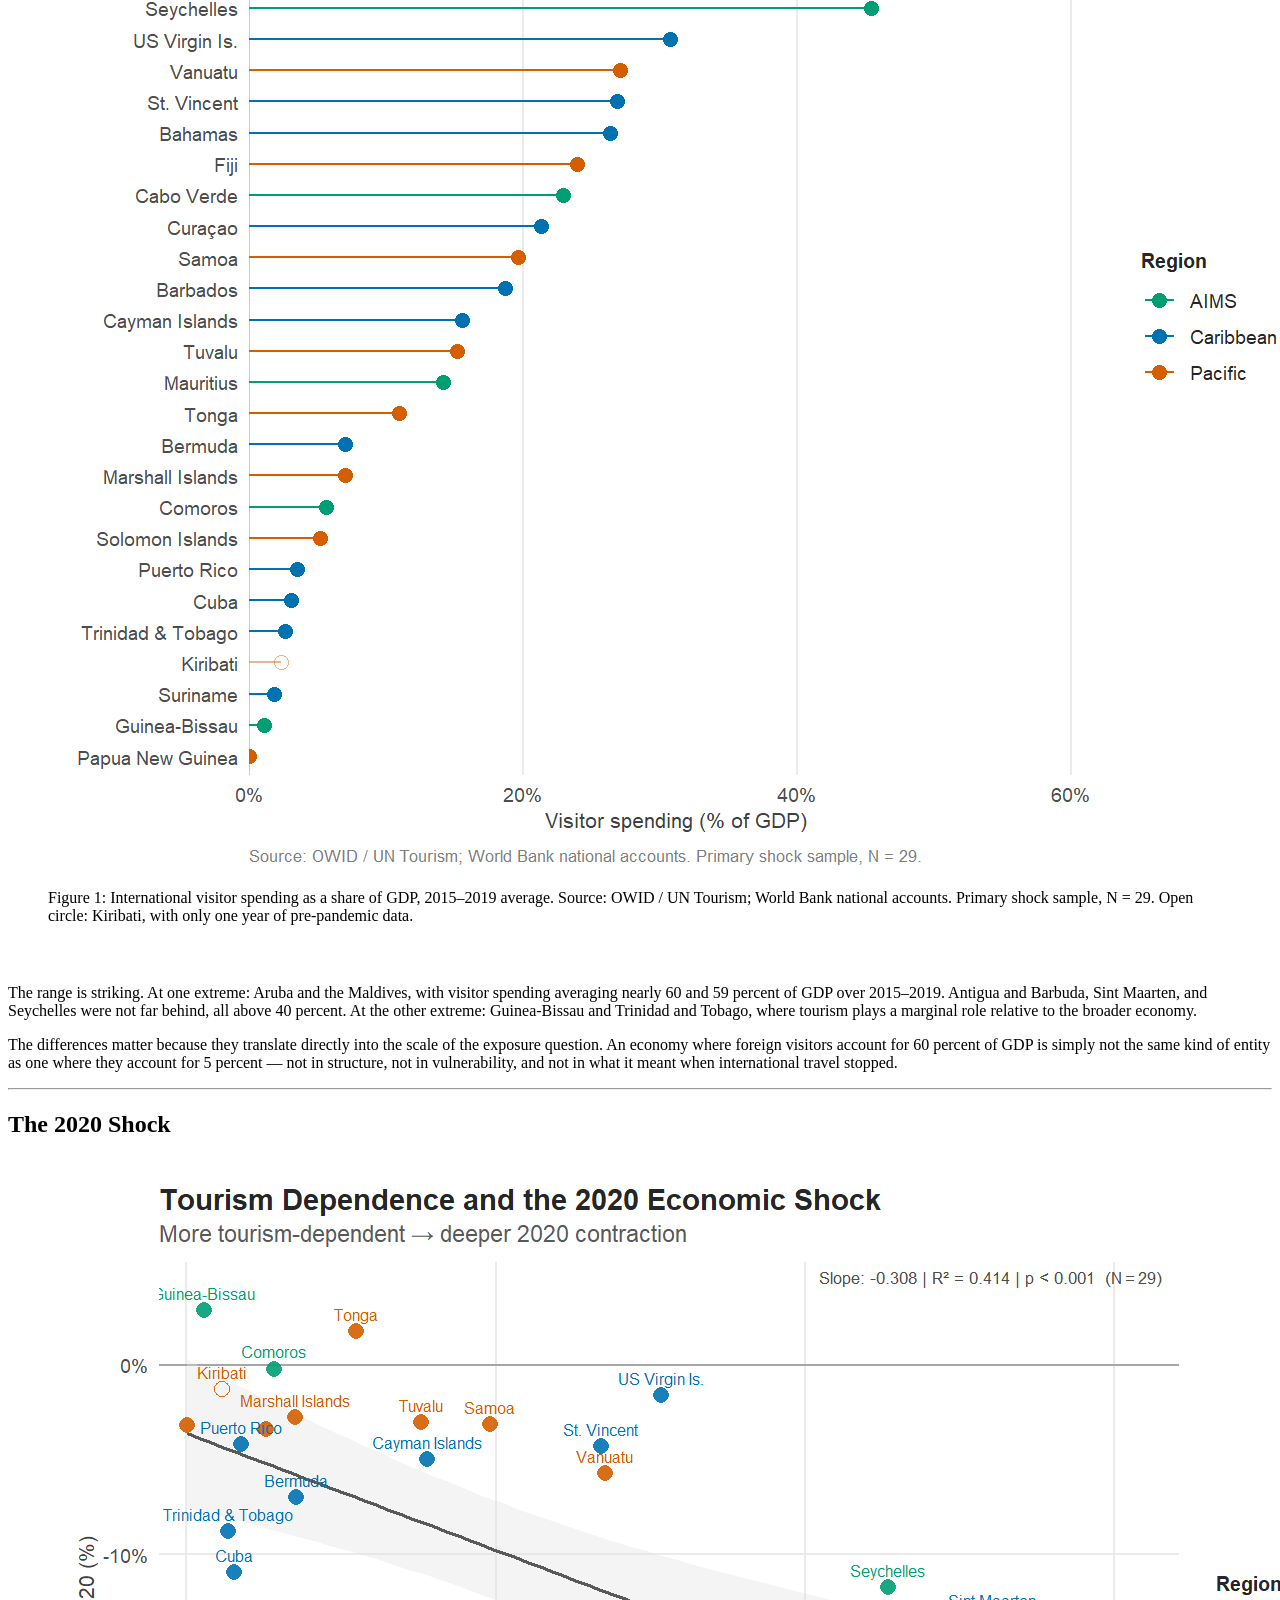
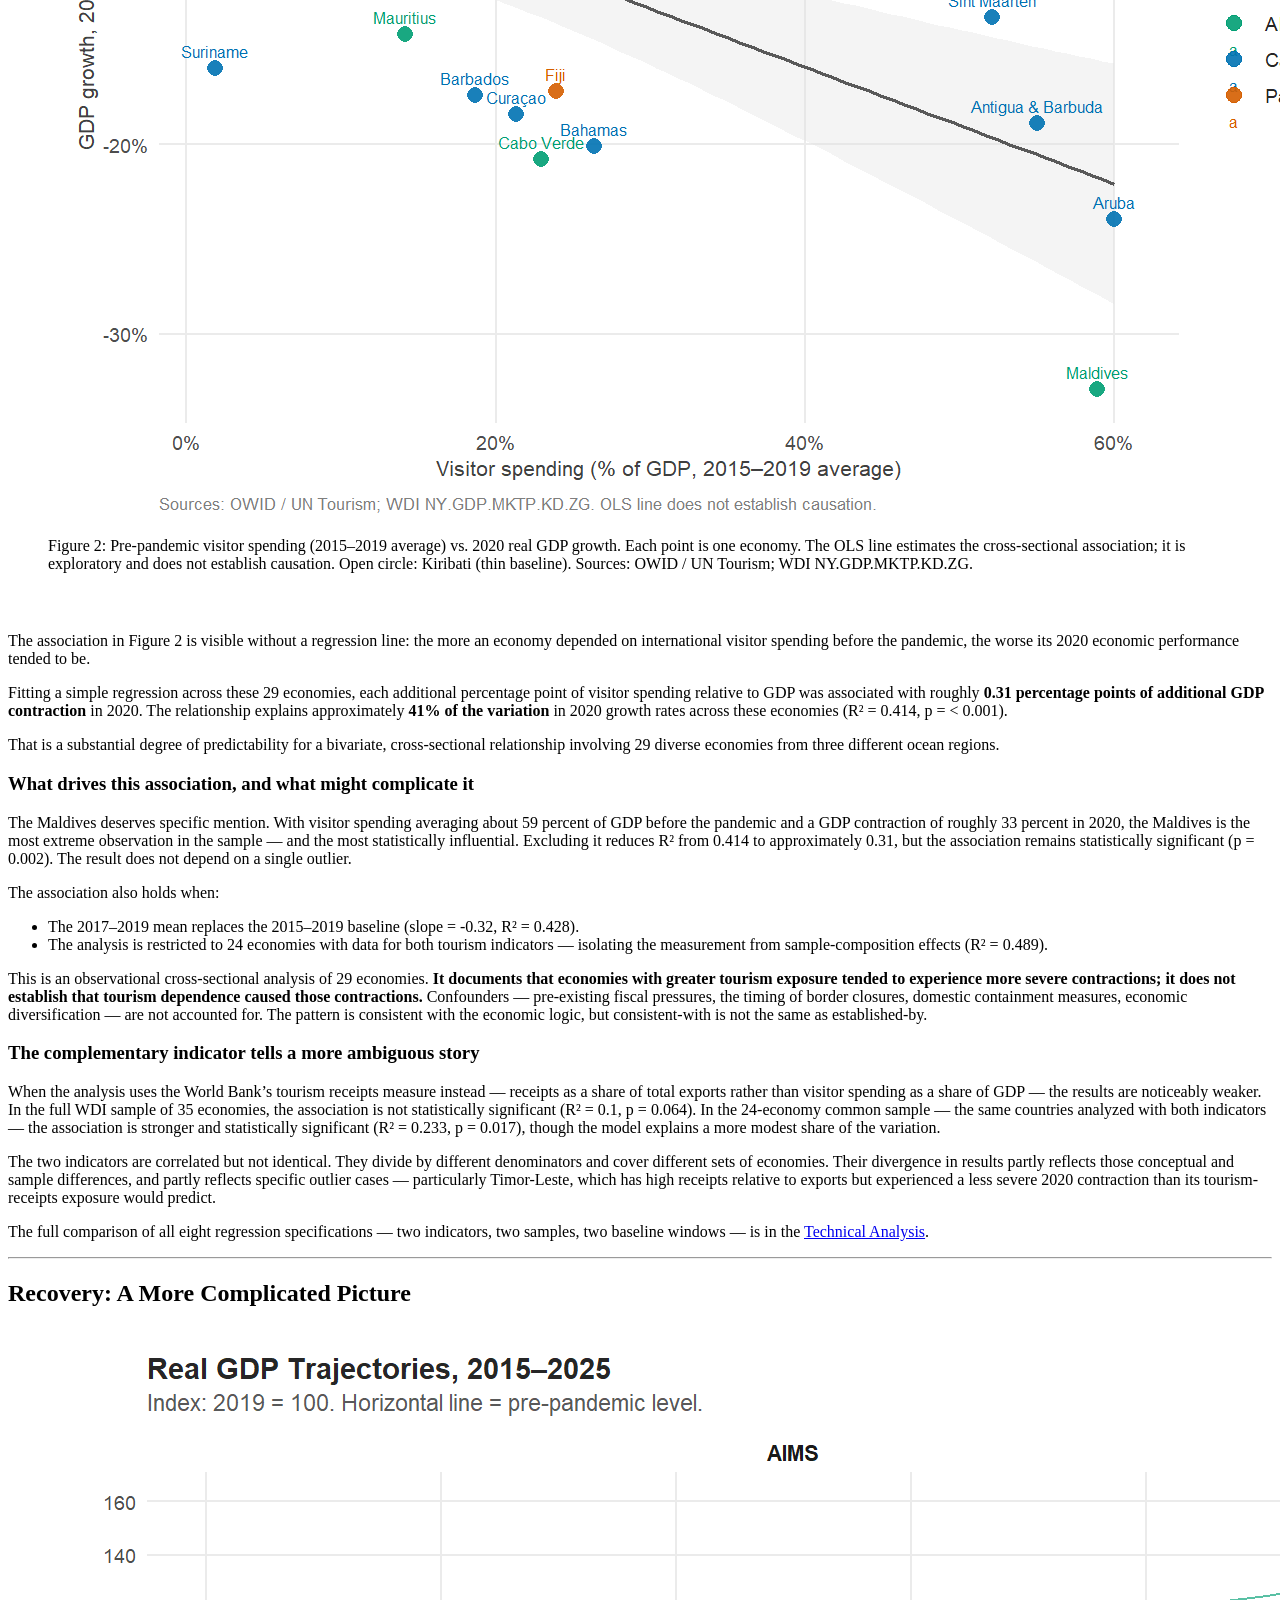
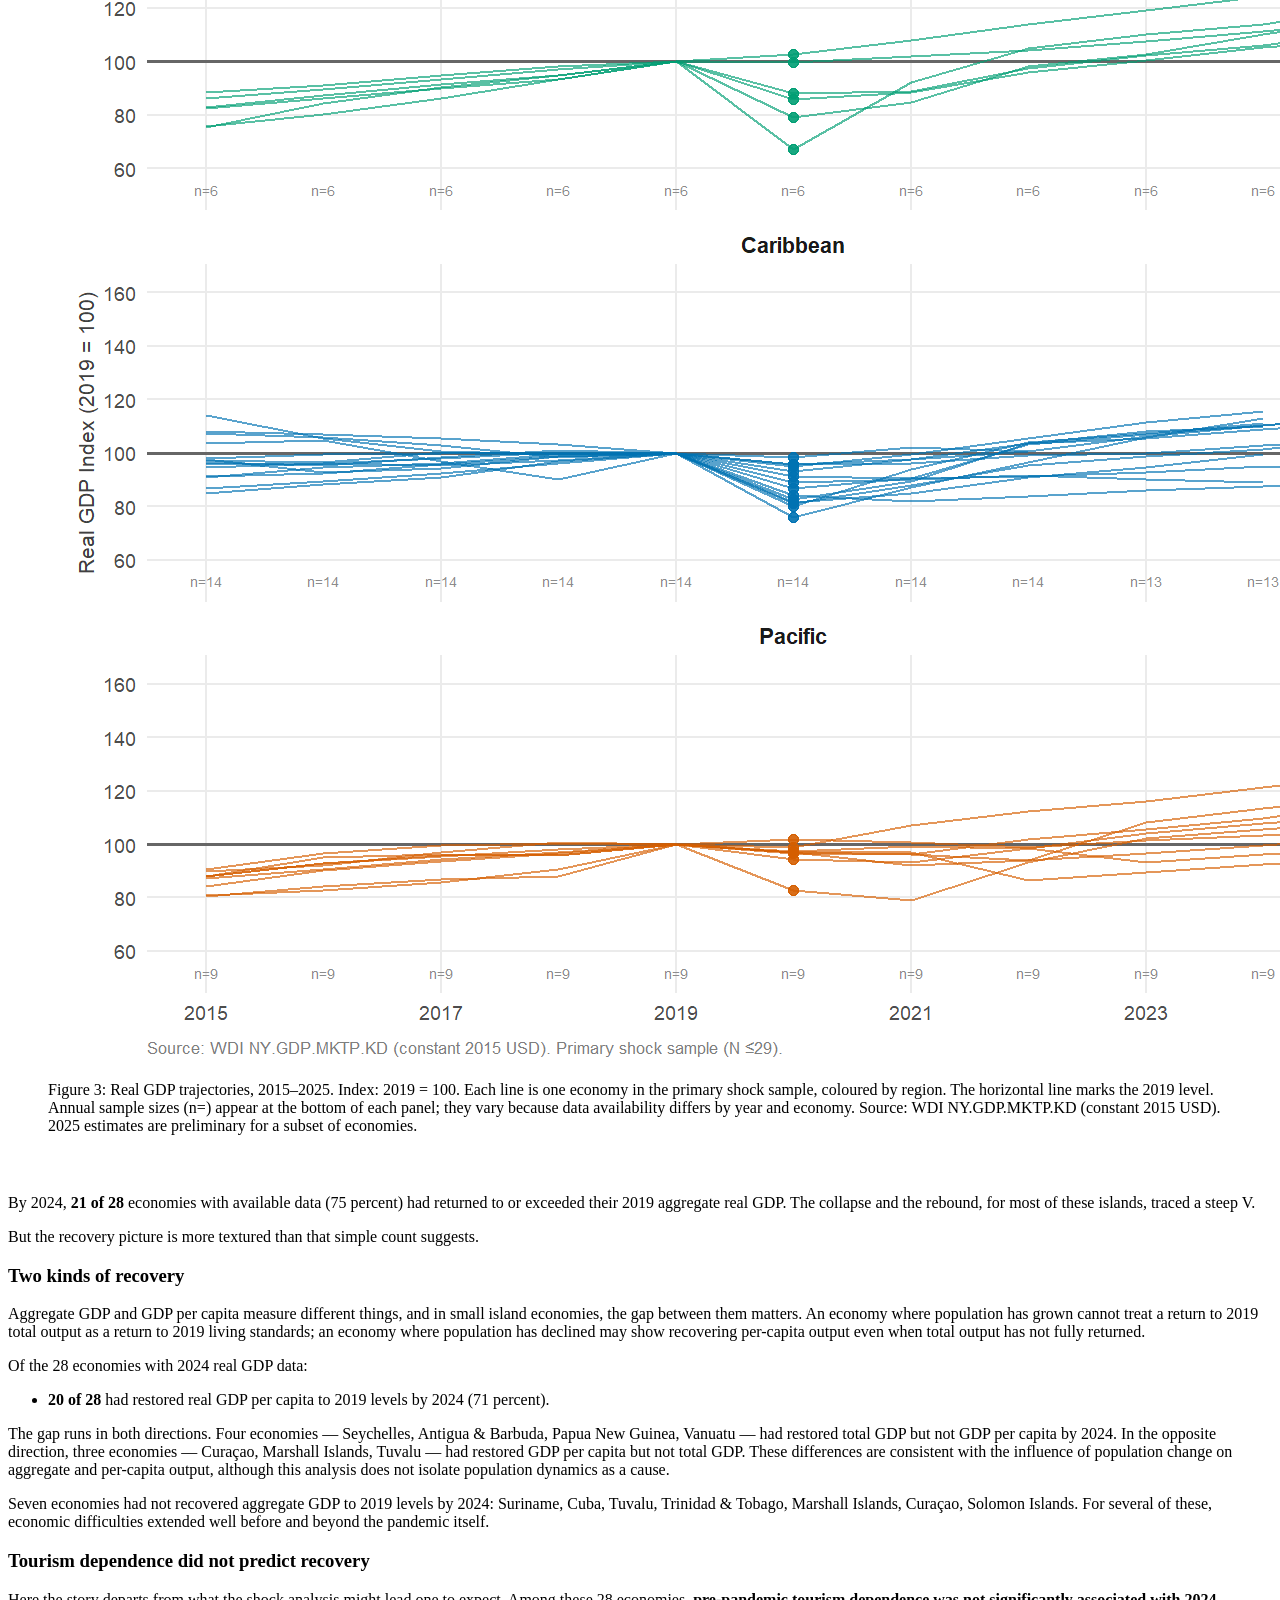
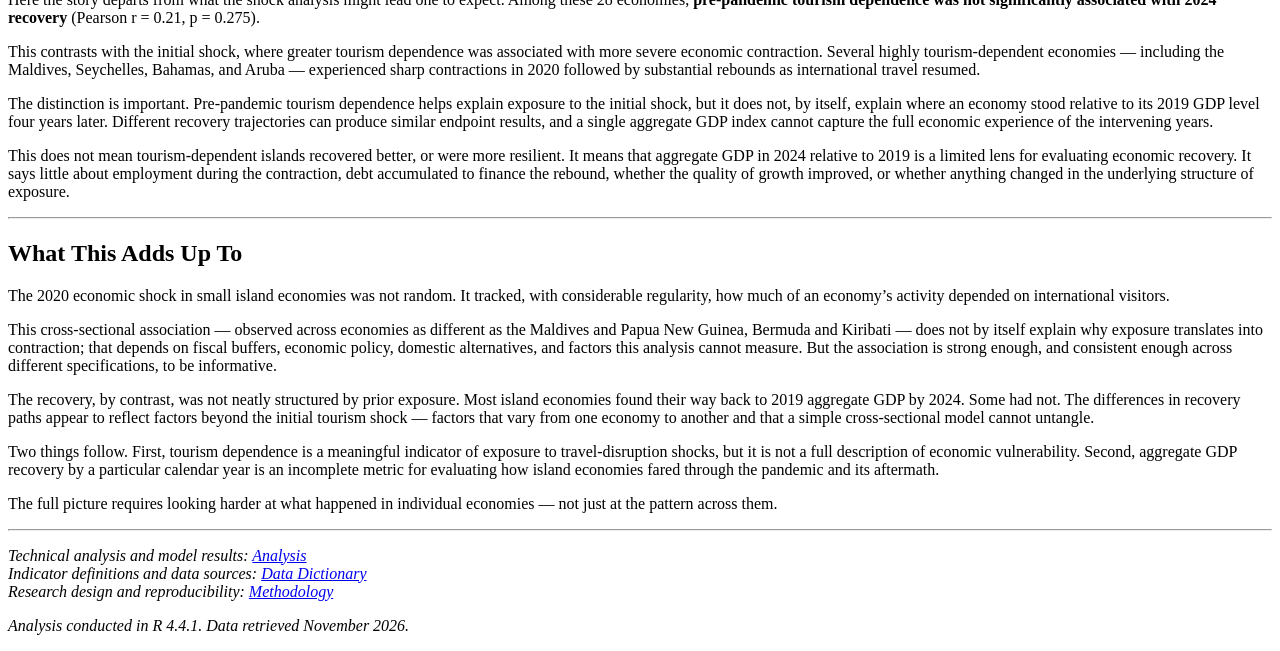
==== commit 82e68a47: "style: format R scripts with Air" ====
--- a/docs/index.html
+++ b/docs/index.html
@@ -230,11 +230,11 @@
 </div>
 </div>
 <p>The association in Figure 2 is visible without a regression line: the more an economy depended on international visitor spending before the pandemic, the worse its 2020 economic performance tended to be.</p>
-<p>Fitting a simple regression across these 29 economies, each additional percentage point of visitor spending relative to GDP was associated with roughly <strong>0.31 percentage points of additional GDP contraction</strong> in 2020. The relationship explains approximately <strong>41% of the variation</strong> in 2020 growth rates across these economies (R² = 0.414, p &lt; 0.001).</p>
+<p>Fitting a simple regression across these 29 economies, each additional percentage point of visitor spending relative to GDP was associated with roughly <strong>0.31 percentage points of additional GDP contraction</strong> in 2020. The relationship explains approximately <strong>41% of the variation</strong> in 2020 growth rates across these economies (R² = 0.414, p = &lt; 0.001).</p>
 <p>That is a substantial degree of predictability for a bivariate, cross-sectional relationship involving 29 diverse economies from three different ocean regions.</p>
 <section id="what-drives-this-association-and-what-might-complicate-it" class="level3">
 <h3 class="anchored" data-anchor-id="what-drives-this-association-and-what-might-complicate-it">What drives this association, and what might complicate it</h3>
-<p>The Maldives deserves specific mention. With visitor spending averaging about 59 percent of GDP before the pandemic and a GDP contraction of roughly 33 percent in 2020, the Maldives is the most extreme observation in the sample — and the most statistically influential. Excluding it reduces R² from 0.414 to approximately 0.31, but the association remains statistically significant (p 0.002). The result does not depend on a single outlier.</p>
+<p>The Maldives deserves specific mention. With visitor spending averaging about 59 percent of GDP before the pandemic and a GDP contraction of roughly 33 percent in 2020, the Maldives is the most extreme observation in the sample — and the most statistically influential. Excluding it reduces R² from 0.414 to approximately 0.31, but the association remains statistically significant (p = 0.002). The result does not depend on a single outlier.</p>
 <p>The association also holds when:</p>
 <ul>
 <li>The 2017–2019 mean replaces the 2015–2019 baseline (slope = -0.32, R² = 0.428).</li>
@@ -244,7 +244,7 @@
 </section>
 <section id="the-complementary-indicator-tells-a-more-ambiguous-story" class="level3">
 <h3 class="anchored" data-anchor-id="the-complementary-indicator-tells-a-more-ambiguous-story">The complementary indicator tells a more ambiguous story</h3>
-<p>When the analysis uses the World Bank’s tourism receipts measure instead — receipts as a share of total exports rather than visitor spending as a share of GDP — the results are noticeably weaker. In the full WDI sample of 35 economies, the association is not statistically significant (R² = 0.1, p = 0.064). In the 24-economy common sample — the same countries analyzed with both indicators — it is moderate but marginal (R² = 0.233, p = 0.017).</p>
+<p>When the analysis uses the World Bank’s tourism receipts measure instead — receipts as a share of total exports rather than visitor spending as a share of GDP — the results are noticeably weaker. In the full WDI sample of 35 economies, the association is not statistically significant (R² = 0.1, p = 0.064). In the 24-economy common sample — the same countries analyzed with both indicators — the association is stronger and statistically significant (R² = 0.233, p = 0.017), though the model explains a more modest share of the variation.</p>
 <p>The two indicators are correlated but not identical. They divide by different denominators and cover different sets of economies. Their divergence in results partly reflects those conceptual and sample differences, and partly reflects specific outlier cases — particularly Timor-Leste, which has high receipts relative to exports but experienced a less severe 2020 contraction than its tourism-receipts exposure would predict.</p>
 <p>The full comparison of all eight regression specifications — two indicators, two samples, two baseline windows — is in the <a href="./analysis.html">Technical Analysis</a>.</p>
 <hr>
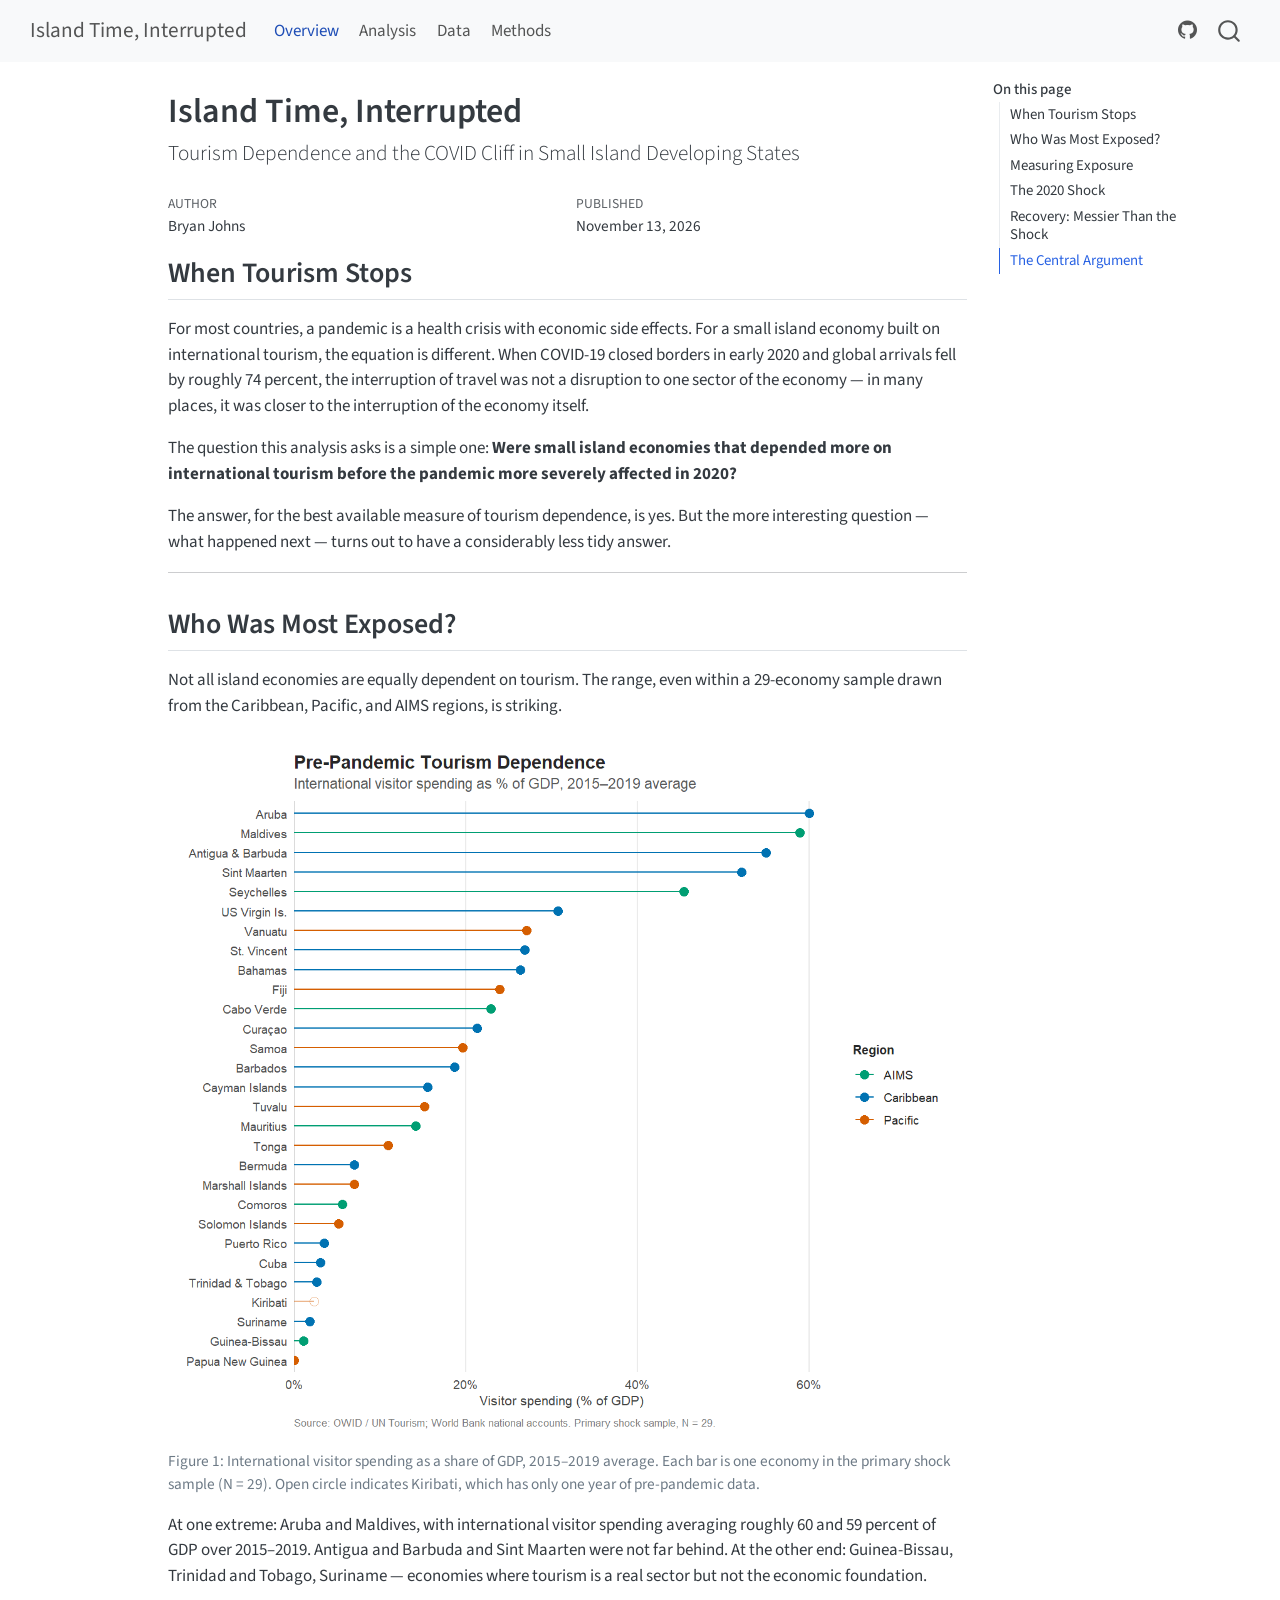
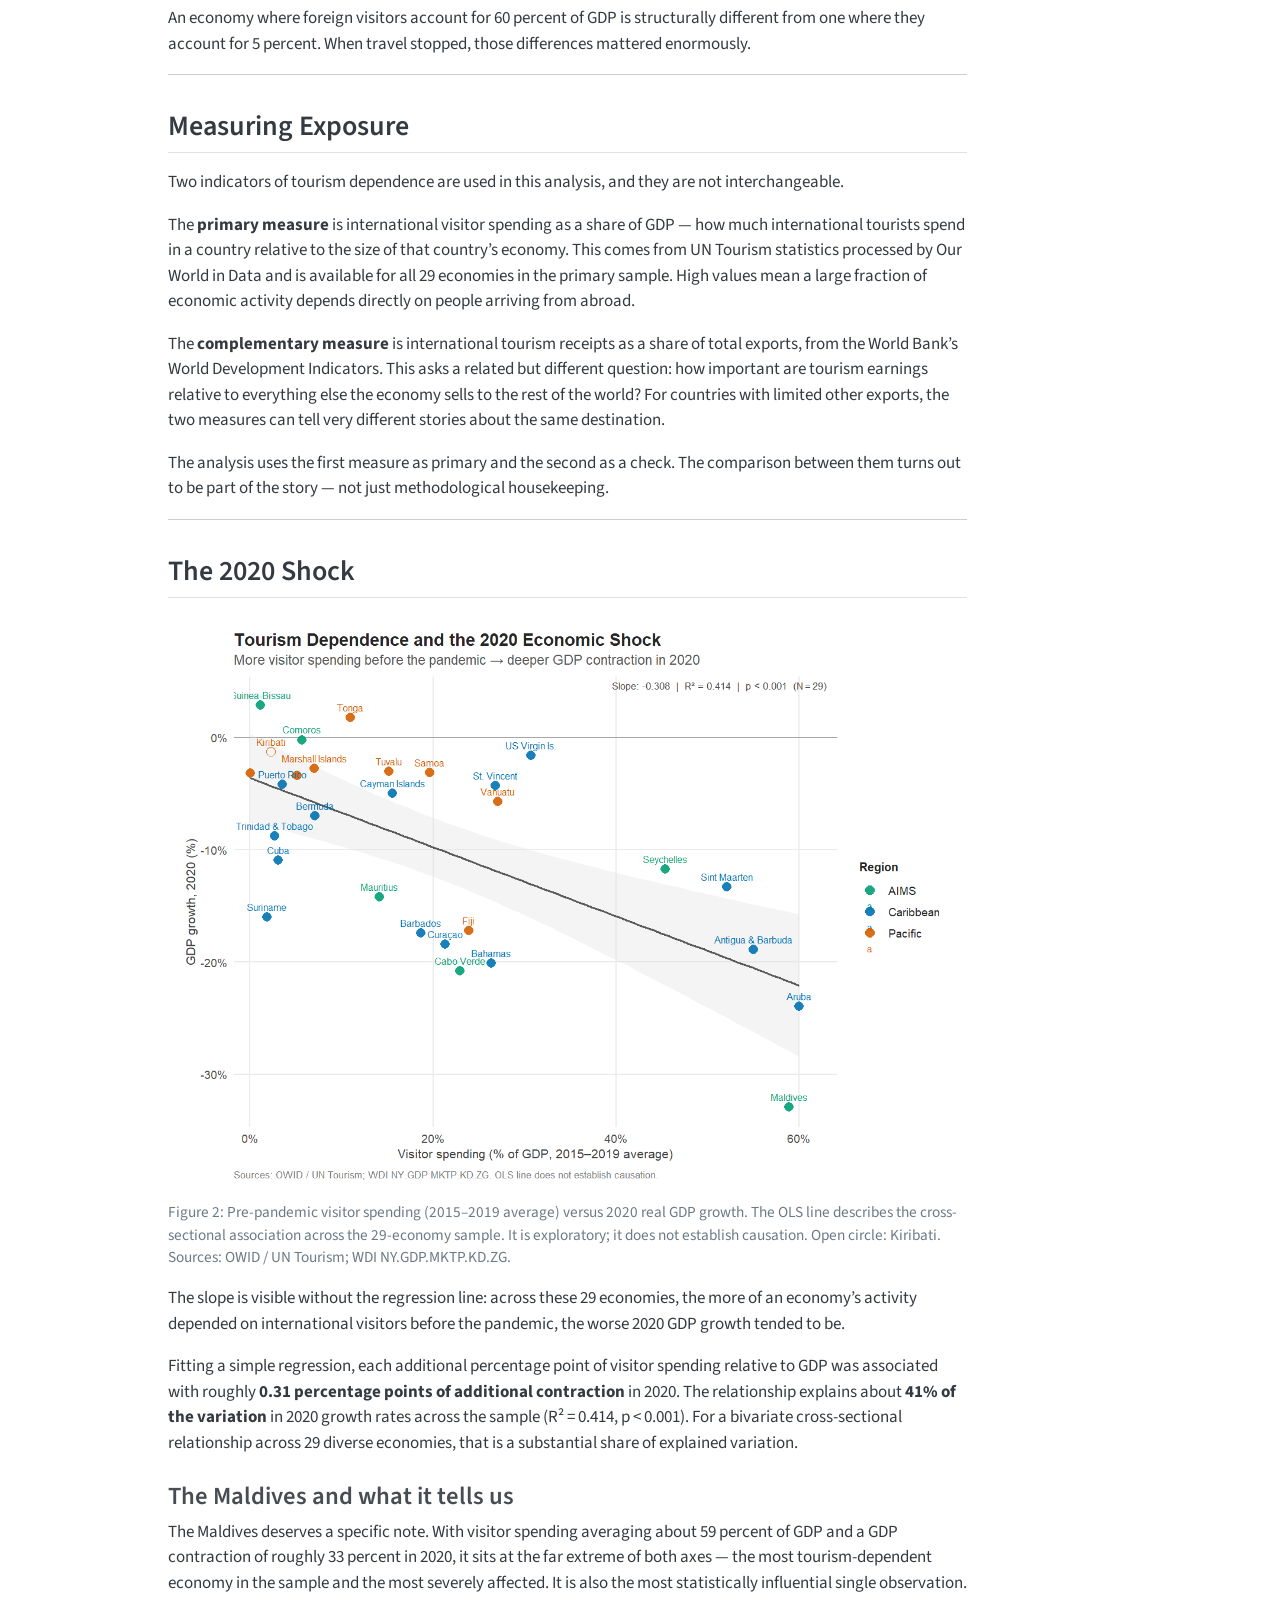
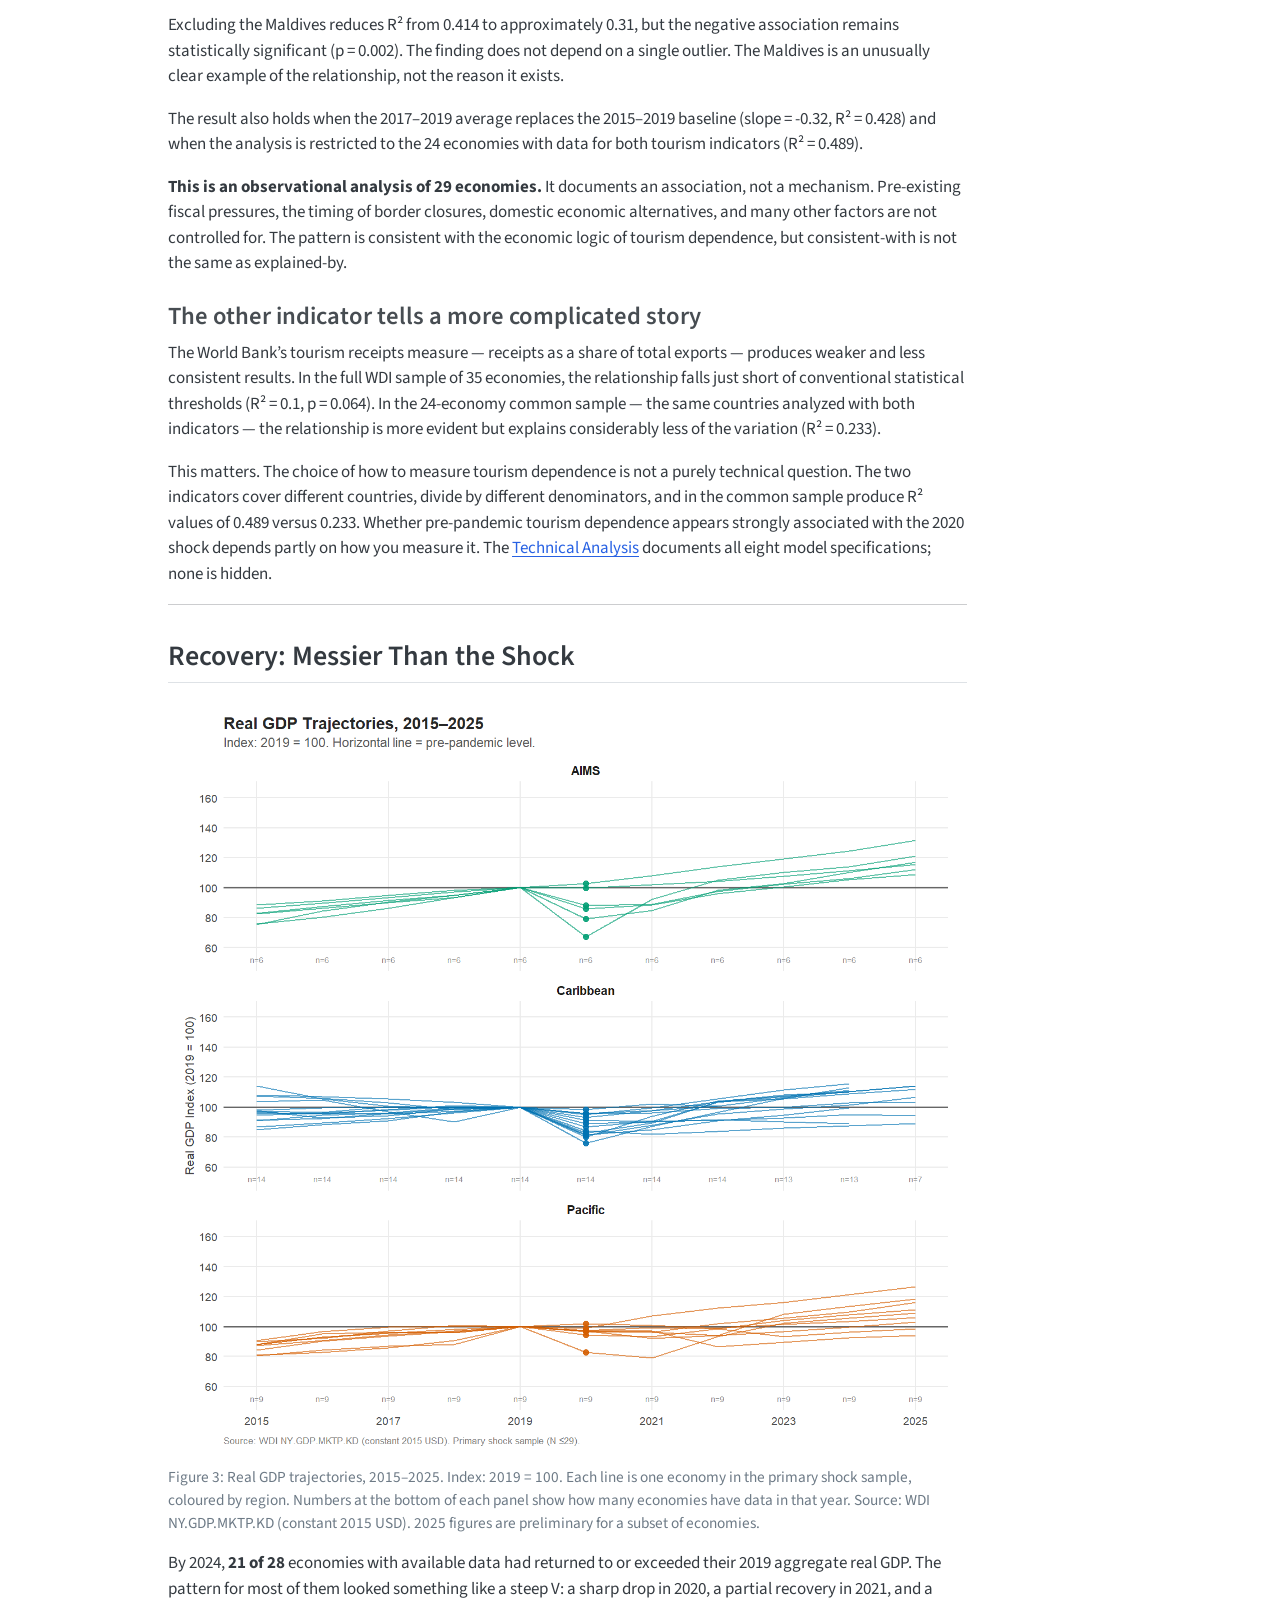
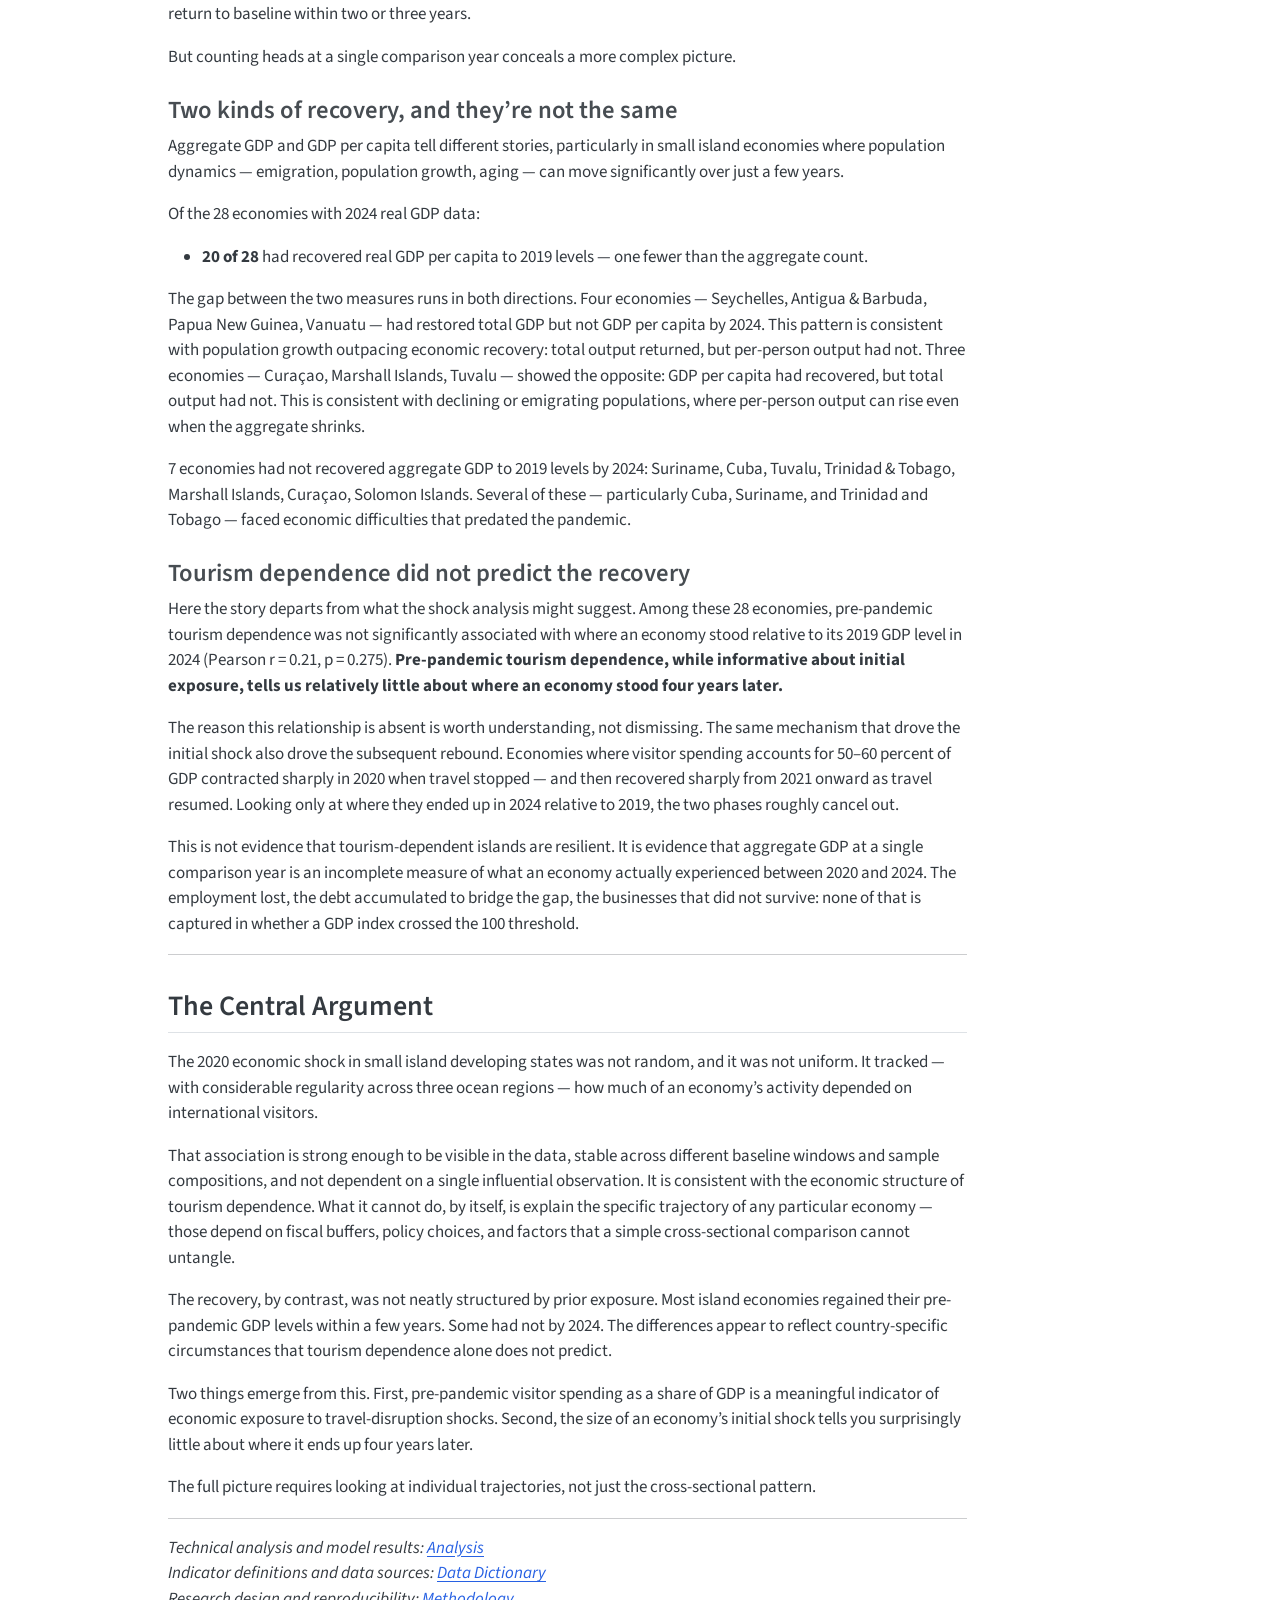
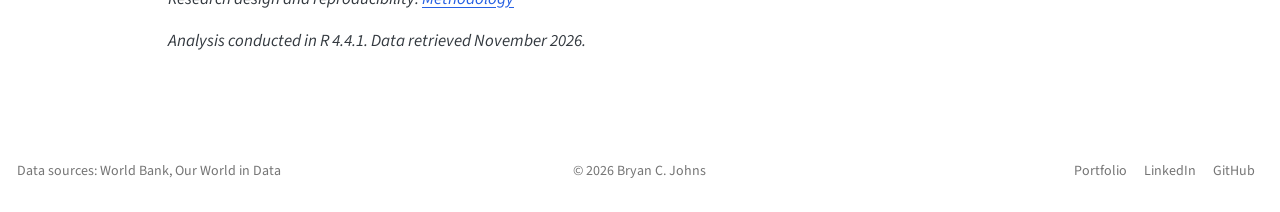
==== commit 6ce23b94: "feat: major audit, reconciliation, and editorial rewrite" ====
--- a/docs/index.html
+++ b/docs/index.html
@@ -7,7 +7,7 @@
 <meta name="viewport" content="width=device-width, initial-scale=1.0, user-scalable=yes">
 
 <meta name="author" content="Bryan C. Johns">
-<meta name="dcterms.date" content="2026-11-05">
+<meta name="dcterms.date" content="2026-11-13">
 
 <title>Island Time, Interrupted</title>
 <style>
@@ -48,7 +48,7 @@
 <link href="site_libs/quarto-html/quarto-syntax-highlighting-17888a1159294d3eb470f19f6f52f5a5.css" rel="stylesheet" id="quarto-text-highlighting-styles">
 <script src="site_libs/bootstrap/bootstrap.min.js"></script>
 <link href="site_libs/bootstrap/bootstrap-icons.css" rel="stylesheet">
-<link href="site_libs/bootstrap/bootstrap-172ba59bd5e0b52282274ba0c0cc16fc.min.css" rel="stylesheet" append-hash="true" id="quarto-bootstrap" data-mode="light">
+<link href="site_libs/bootstrap/bootstrap-1065e138ddad154c97082f4cd7767d6f.min.css" rel="stylesheet" append-hash="true" id="quarto-bootstrap" data-mode="light">
 <script id="quarto-search-options" type="application/json">{
   "location": "navbar",
   "copy-button": false,
@@ -78,7 +78,6 @@
 }</script>
 
 
-<link rel="stylesheet" href="styles.css">
 </head>
 
 <body class="nav-fixed quarto-light">
@@ -136,12 +135,21 @@
         <nav id="TOC" role="doc-toc" class="toc-active">
     <h2 id="toc-title">On this page</h2>
    
+  <ul>
+  <li><a href="#when-tourism-stops" id="toc-when-tourism-stops" class="nav-link active" data-scroll-target="#when-tourism-stops">When Tourism Stops</a></li>
+  <li><a href="#who-was-most-exposed" id="toc-who-was-most-exposed" class="nav-link" data-scroll-target="#who-was-most-exposed">Who Was Most Exposed?</a></li>
+  <li><a href="#measuring-exposure" id="toc-measuring-exposure" class="nav-link" data-scroll-target="#measuring-exposure">Measuring Exposure</a></li>
+  <li><a href="#the-2020-shock" id="toc-the-2020-shock" class="nav-link" data-scroll-target="#the-2020-shock">The 2020 Shock</a>
   <ul class="collapse">
-  <li><a href="#when-tourism-stops" id="toc-when-tourism-stops" class="nav-link active" data-scroll-target="#when-tourism-stops">When Tourism Stops</a></li>
-  <li><a href="#measuring-economic-exposure" id="toc-measuring-economic-exposure" class="nav-link" data-scroll-target="#measuring-economic-exposure">Measuring Economic Exposure</a></li>
-  <li><a href="#the-2020-shock" id="toc-the-2020-shock" class="nav-link" data-scroll-target="#the-2020-shock">The 2020 Shock</a></li>
-  <li><a href="#recovery-a-more-complicated-picture" id="toc-recovery-a-more-complicated-picture" class="nav-link" data-scroll-target="#recovery-a-more-complicated-picture">Recovery: A More Complicated Picture</a></li>
-  <li><a href="#what-this-adds-up-to" id="toc-what-this-adds-up-to" class="nav-link" data-scroll-target="#what-this-adds-up-to">What This Adds Up To</a></li>
+  <li><a href="#the-maldives-and-what-it-tells-us" id="toc-the-maldives-and-what-it-tells-us" class="nav-link" data-scroll-target="#the-maldives-and-what-it-tells-us">The Maldives and what it tells us</a></li>
+  <li><a href="#the-other-indicator-tells-a-more-complicated-story" id="toc-the-other-indicator-tells-a-more-complicated-story" class="nav-link" data-scroll-target="#the-other-indicator-tells-a-more-complicated-story">The other indicator tells a more complicated story</a></li>
+  </ul></li>
+  <li><a href="#recovery-messier-than-the-shock" id="toc-recovery-messier-than-the-shock" class="nav-link" data-scroll-target="#recovery-messier-than-the-shock">Recovery: Messier Than the Shock</a>
+  <ul class="collapse">
+  <li><a href="#two-kinds-of-recovery-and-theyre-not-the-same" id="toc-two-kinds-of-recovery-and-theyre-not-the-same" class="nav-link" data-scroll-target="#two-kinds-of-recovery-and-theyre-not-the-same">Two kinds of recovery, and they’re not the same</a></li>
+  <li><a href="#tourism-dependence-did-not-predict-the-recovery" id="toc-tourism-dependence-did-not-predict-the-recovery" class="nav-link" data-scroll-target="#tourism-dependence-did-not-predict-the-recovery">Tourism dependence did not predict the recovery</a></li>
+  </ul></li>
+  <li><a href="#the-central-argument" id="toc-the-central-argument" class="nav-link" data-scroll-target="#the-central-argument">The Central Argument</a></li>
   </ul>
 </nav>
     </div>
@@ -161,14 +169,14 @@
     <div>
     <div class="quarto-title-meta-heading">Author</div>
     <div class="quarto-title-meta-contents">
-             <p>Bryan C. Johns </p>
+             <p>Bryan Johns </p>
           </div>
   </div>
     
     <div>
     <div class="quarto-title-meta-heading">Published</div>
     <div class="quarto-title-meta-contents">
-      <p class="date">November 5, 2026</p>
+      <p class="date">November 13, 2026</p>
     </div>
   </div>
   
@@ -182,19 +190,14 @@
 
 <section id="when-tourism-stops" class="level2">
 <h2 class="anchored" data-anchor-id="when-tourism-stops">When Tourism Stops</h2>
-<p>For most countries, a pandemic is a health crisis with economic side effects. For a small island economy built on international tourism, it is something else entirely: an abrupt, near-total halt to the primary source of income.</p>
-<p>When COVID-19 closed borders in early 2020, international arrivals fell by roughly 74 percent globally. In the Maldives, where visitors routinely spend more than half the country’s entire economic output in a year, that collapse was not a disruption to one sector — it was a contraction of the economy itself. Across the Caribbean and the Pacific, islands that had spent decades integrating their economies around the movement of foreign visitors suddenly found themselves cut off from their primary engine of growth.</p>
-<p>This analysis examines a straightforward empirical question: <strong>Were small island economies that depended more on international tourism before the pandemic more severely affected in 2020?</strong></p>
-<p>The short answer, for the primary measure used here, is yes. The more interesting question — what happened next — turns out to have a less tidy answer.</p>
+<p>For most countries, a pandemic is a health crisis with economic side effects. For a small island economy built on international tourism, the equation is different. When COVID-19 closed borders in early 2020 and global arrivals fell by roughly 74 percent, the interruption of travel was not a disruption to one sector of the economy — in many places, it was closer to the interruption of the economy itself.</p>
+<p>The question this analysis asks is a simple one: <strong>Were small island economies that depended more on international tourism before the pandemic more severely affected in 2020?</strong></p>
+<p>The answer, for the best available measure of tourism dependence, is yes. But the more interesting question — what happened next — turns out to have a considerably less tidy answer.</p>
 <hr>
 </section>
-<section id="measuring-economic-exposure" class="level2">
-<h2 class="anchored" data-anchor-id="measuring-economic-exposure">Measuring Economic Exposure</h2>
-<p>Before comparing exposure to outcomes, it is necessary to define what “tourism dependence” means. The answer is not as obvious as it appears.</p>
-<p>Two main measures are used here, and they are not interchangeable.</p>
-<p>The <strong>primary measure</strong> is international visitor spending as a share of GDP — the amount international tourists spend in a country relative to the size of that country’s economy. This comes from UN Tourism statistics, processed by Our World in Data (OWID). It is the most direct expression of how economically exposed an island is to the movement of foreign visitors: a high value means that a large fraction of economic activity depends on people who arrive from abroad.</p>
-<p>The <strong>complementary measure</strong> is international tourism receipts as a share of total exports, from the World Bank’s World Development Indicators (WDI). It asks a related but different question: how important are tourism earnings relative to everything else the country sells or earns internationally? For export-intensive economies, this ratio can look quite different from the first measure.</p>
-<p>The data for this analysis cover <strong>29</strong> in the primary sample — islands from the Caribbean, Pacific, and AIMS (Atlantic, Indian Ocean, Mediterranean, and South China Sea) regions with both a usable pre-pandemic tourism baseline and 2020 real GDP growth data. These are drawn from a candidate universe of 58 small island developing states and associated economies identified through the UN-OHRLLS SIDS list.</p>
+<section id="who-was-most-exposed" class="level2">
+<h2 class="anchored" data-anchor-id="who-was-most-exposed">Who Was Most Exposed?</h2>
+<p>Not all island economies are equally dependent on tourism. The range, even within a 29-economy sample drawn from the Caribbean, Pacific, and AIMS regions, is striking.</p>
 <div class="cell">
 <div class="cell-output-display">
 <div id="fig-ranking" class="quarto-float quarto-figure quarto-figure-center anchored">
@@ -203,14 +206,22 @@
 <img src="index_files/figure-html/fig-ranking-1.png" class="img-fluid figure-img">
 </div>
 <figcaption class="quarto-float-caption-bottom quarto-float-caption quarto-float-fig" id="fig-ranking-caption-0ceaefa1-69ba-4598-a22c-09a6ac19f8ca">
-Figure&nbsp;1: International visitor spending as a share of GDP, 2015–2019 average. Source: OWID / UN Tourism; World Bank national accounts. Primary shock sample, N = 29. Open circle: Kiribati, with only one year of pre-pandemic data.
+Figure&nbsp;1: International visitor spending as a share of GDP, 2015–2019 average. Each bar is one economy in the primary shock sample (N = 29). Open circle indicates Kiribati, which has only one year of pre-pandemic data.
 </figcaption>
 </figure>
 </div>
 </div>
 </div>
-<p>The range is striking. At one extreme: Aruba and the Maldives, with visitor spending averaging nearly 60 and 59 percent of GDP over 2015–2019. Antigua and Barbuda, Sint Maarten, and Seychelles were not far behind, all above 40 percent. At the other extreme: Guinea-Bissau and Trinidad and Tobago, where tourism plays a marginal role relative to the broader economy.</p>
-<p>The differences matter because they translate directly into the scale of the exposure question. An economy where foreign visitors account for 60 percent of GDP is simply not the same kind of entity as one where they account for 5 percent — not in structure, not in vulnerability, and not in what it meant when international travel stopped.</p>
+<p>At one extreme: Aruba and Maldives, with international visitor spending averaging roughly 60 and 59 percent of GDP over 2015–2019. Antigua and Barbuda and Sint Maarten were not far behind. At the other end: Guinea-Bissau, Trinidad and Tobago, Suriname — economies where tourism is a real sector but not the economic foundation.</p>
+<p>An economy where foreign visitors account for 60 percent of GDP is structurally different from one where they account for 5 percent. When travel stopped, those differences mattered enormously.</p>
+<hr>
+</section>
+<section id="measuring-exposure" class="level2">
+<h2 class="anchored" data-anchor-id="measuring-exposure">Measuring Exposure</h2>
+<p>Two indicators of tourism dependence are used in this analysis, and they are not interchangeable.</p>
+<p>The <strong>primary measure</strong> is international visitor spending as a share of GDP — how much international tourists spend in a country relative to the size of that country’s economy. This comes from UN Tourism statistics processed by Our World in Data and is available for all 29 economies in the primary sample. High values mean a large fraction of economic activity depends directly on people arriving from abroad.</p>
+<p>The <strong>complementary measure</strong> is international tourism receipts as a share of total exports, from the World Bank’s World Development Indicators. This asks a related but different question: how important are tourism earnings relative to everything else the economy sells to the rest of the world? For countries with limited other exports, the two measures can tell very different stories about the same destination.</p>
+<p>The analysis uses the first measure as primary and the second as a check. The comparison between them turns out to be part of the story — not just methodological housekeeping.</p>
 <hr>
 </section>
 <section id="the-2020-shock" class="level2">
@@ -223,35 +234,30 @@
 <img src="index_files/figure-html/fig-shock-1.png" class="img-fluid figure-img">
 </div>
 <figcaption class="quarto-float-caption-bottom quarto-float-caption quarto-float-fig" id="fig-shock-caption-0ceaefa1-69ba-4598-a22c-09a6ac19f8ca">
-Figure&nbsp;2: Pre-pandemic visitor spending (2015–2019 average) vs.&nbsp;2020 real GDP growth. Each point is one economy. The OLS line estimates the cross-sectional association; it is exploratory and does not establish causation. Open circle: Kiribati (thin baseline). Sources: OWID / UN Tourism; WDI NY.GDP.MKTP.KD.ZG.
+Figure&nbsp;2: Pre-pandemic visitor spending (2015–2019 average) versus 2020 real GDP growth. The OLS line describes the cross-sectional association across the 29-economy sample. It is exploratory; it does not establish causation. Open circle: Kiribati. Sources: OWID / UN Tourism; WDI NY.GDP.MKTP.KD.ZG.
 </figcaption>
 </figure>
 </div>
 </div>
 </div>
-<p>The association in Figure 2 is visible without a regression line: the more an economy depended on international visitor spending before the pandemic, the worse its 2020 economic performance tended to be.</p>
-<p>Fitting a simple regression across these 29 economies, each additional percentage point of visitor spending relative to GDP was associated with roughly <strong>0.31 percentage points of additional GDP contraction</strong> in 2020. The relationship explains approximately <strong>41% of the variation</strong> in 2020 growth rates across these economies (R² = 0.414, p = &lt; 0.001).</p>
-<p>That is a substantial degree of predictability for a bivariate, cross-sectional relationship involving 29 diverse economies from three different ocean regions.</p>
-<section id="what-drives-this-association-and-what-might-complicate-it" class="level3">
-<h3 class="anchored" data-anchor-id="what-drives-this-association-and-what-might-complicate-it">What drives this association, and what might complicate it</h3>
-<p>The Maldives deserves specific mention. With visitor spending averaging about 59 percent of GDP before the pandemic and a GDP contraction of roughly 33 percent in 2020, the Maldives is the most extreme observation in the sample — and the most statistically influential. Excluding it reduces R² from 0.414 to approximately 0.31, but the association remains statistically significant (p = 0.002). The result does not depend on a single outlier.</p>
-<p>The association also holds when:</p>
-<ul>
-<li>The 2017–2019 mean replaces the 2015–2019 baseline (slope = -0.32, R² = 0.428).</li>
-<li>The analysis is restricted to 24 economies with data for both tourism indicators — isolating the measurement from sample-composition effects (R² = 0.489).</li>
-</ul>
-<p>This is an observational cross-sectional analysis of 29 economies. <strong>It documents that economies with greater tourism exposure tended to experience more severe contractions; it does not establish that tourism dependence caused those contractions.</strong> Confounders — pre-existing fiscal pressures, the timing of border closures, domestic containment measures, economic diversification — are not accounted for. The pattern is consistent with the economic logic, but consistent-with is not the same as established-by.</p>
-</section>
-<section id="the-complementary-indicator-tells-a-more-ambiguous-story" class="level3">
-<h3 class="anchored" data-anchor-id="the-complementary-indicator-tells-a-more-ambiguous-story">The complementary indicator tells a more ambiguous story</h3>
-<p>When the analysis uses the World Bank’s tourism receipts measure instead — receipts as a share of total exports rather than visitor spending as a share of GDP — the results are noticeably weaker. In the full WDI sample of 35 economies, the association is not statistically significant (R² = 0.1, p = 0.064). In the 24-economy common sample — the same countries analyzed with both indicators — the association is stronger and statistically significant (R² = 0.233, p = 0.017), though the model explains a more modest share of the variation.</p>
-<p>The two indicators are correlated but not identical. They divide by different denominators and cover different sets of economies. Their divergence in results partly reflects those conceptual and sample differences, and partly reflects specific outlier cases — particularly Timor-Leste, which has high receipts relative to exports but experienced a less severe 2020 contraction than its tourism-receipts exposure would predict.</p>
-<p>The full comparison of all eight regression specifications — two indicators, two samples, two baseline windows — is in the <a href="./analysis.html">Technical Analysis</a>.</p>
+<p>The slope is visible without the regression line: across these 29 economies, the more of an economy’s activity depended on international visitors before the pandemic, the worse 2020 GDP growth tended to be.</p>
+<p>Fitting a simple regression, each additional percentage point of visitor spending relative to GDP was associated with roughly <strong>0.31 percentage points of additional contraction</strong> in 2020. The relationship explains about <strong>41% of the variation</strong> in 2020 growth rates across the sample (R² = 0.414, p &lt; 0.001). For a bivariate cross-sectional relationship across 29 diverse economies, that is a substantial share of explained variation.</p>
+<section id="the-maldives-and-what-it-tells-us" class="level3">
+<h3 class="anchored" data-anchor-id="the-maldives-and-what-it-tells-us">The Maldives and what it tells us</h3>
+<p>The Maldives deserves a specific note. With visitor spending averaging about 59 percent of GDP and a GDP contraction of roughly 33 percent in 2020, it sits at the far extreme of both axes — the most tourism-dependent economy in the sample and the most severely affected. It is also the most statistically influential single observation.</p>
+<p>Excluding the Maldives reduces R² from 0.414 to approximately 0.31, but the negative association remains statistically significant (p = 0.002). The finding does not depend on a single outlier. The Maldives is an unusually clear example of the relationship, not the reason it exists.</p>
+<p>The result also holds when the 2017–2019 average replaces the 2015–2019 baseline (slope = -0.32, R² = 0.428) and when the analysis is restricted to the 24 economies with data for both tourism indicators (R² = 0.489).</p>
+<p><strong>This is an observational analysis of 29 economies.</strong> It documents an association, not a mechanism. Pre-existing fiscal pressures, the timing of border closures, domestic economic alternatives, and many other factors are not controlled for. The pattern is consistent with the economic logic of tourism dependence, but consistent-with is not the same as explained-by.</p>
+</section>
+<section id="the-other-indicator-tells-a-more-complicated-story" class="level3">
+<h3 class="anchored" data-anchor-id="the-other-indicator-tells-a-more-complicated-story">The other indicator tells a more complicated story</h3>
+<p>The World Bank’s tourism receipts measure — receipts as a share of total exports — produces weaker and less consistent results. In the full WDI sample of 35 economies, the relationship falls just short of conventional statistical thresholds (R² = 0.1, p = 0.064). In the 24-economy common sample — the same countries analyzed with both indicators — the relationship is more evident but explains considerably less of the variation (R² = 0.233).</p>
+<p>This matters. The choice of how to measure tourism dependence is not a purely technical question. The two indicators cover different countries, divide by different denominators, and in the common sample produce R² values of 0.489 versus 0.233. Whether pre-pandemic tourism dependence appears strongly associated with the 2020 shock depends partly on how you measure it. The <a href="./analysis.html">Technical Analysis</a> documents all eight model specifications; none is hidden.</p>
 <hr>
 </section>
 </section>
-<section id="recovery-a-more-complicated-picture" class="level2">
-<h2 class="anchored" data-anchor-id="recovery-a-more-complicated-picture">Recovery: A More Complicated Picture</h2>
+<section id="recovery-messier-than-the-shock" class="level2">
+<h2 class="anchored" data-anchor-id="recovery-messier-than-the-shock">Recovery: Messier Than the Shock</h2>
 <div class="cell">
 <div class="cell-output-display">
 <div id="fig-recovery" class="quarto-float quarto-figure quarto-figure-center anchored">
@@ -260,40 +266,39 @@
 <img src="index_files/figure-html/fig-recovery-1.png" class="img-fluid figure-img">
 </div>
 <figcaption class="quarto-float-caption-bottom quarto-float-caption quarto-float-fig" id="fig-recovery-caption-0ceaefa1-69ba-4598-a22c-09a6ac19f8ca">
-Figure&nbsp;3: Real GDP trajectories, 2015–2025. Index: 2019 = 100. Each line is one economy in the primary shock sample, coloured by region. The horizontal line marks the 2019 level. Annual sample sizes (n=) appear at the bottom of each panel; they vary because data availability differs by year and economy. Source: WDI NY.GDP.MKTP.KD (constant 2015 USD). 2025 estimates are preliminary for a subset of economies.
+Figure&nbsp;3: Real GDP trajectories, 2015–2025. Index: 2019 = 100. Each line is one economy in the primary shock sample, coloured by region. Numbers at the bottom of each panel show how many economies have data in that year. Source: WDI NY.GDP.MKTP.KD (constant 2015 USD). 2025 figures are preliminary for a subset of economies.
 </figcaption>
 </figure>
 </div>
 </div>
 </div>
-<p>By 2024, <strong>21 of 28</strong> economies with available data (75 percent) had returned to or exceeded their 2019 aggregate real GDP. The collapse and the rebound, for most of these islands, traced a steep V.</p>
-<p>But the recovery picture is more textured than that simple count suggests.</p>
-<section id="two-kinds-of-recovery" class="level3">
-<h3 class="anchored" data-anchor-id="two-kinds-of-recovery">Two kinds of recovery</h3>
-<p>Aggregate GDP and GDP per capita measure different things, and in small island economies, the gap between them matters. An economy where population has grown cannot treat a return to 2019 total output as a return to 2019 living standards; an economy where population has declined may show recovering per-capita output even when total output has not fully returned.</p>
+<p>By 2024, <strong>21 of 28</strong> economies with available data had returned to or exceeded their 2019 aggregate real GDP. The pattern for most of them looked something like a steep V: a sharp drop in 2020, a partial recovery in 2021, and a return to baseline within two or three years.</p>
+<p>But counting heads at a single comparison year conceals a more complex picture.</p>
+<section id="two-kinds-of-recovery-and-theyre-not-the-same" class="level3">
+<h3 class="anchored" data-anchor-id="two-kinds-of-recovery-and-theyre-not-the-same">Two kinds of recovery, and they’re not the same</h3>
+<p>Aggregate GDP and GDP per capita tell different stories, particularly in small island economies where population dynamics — emigration, population growth, aging — can move significantly over just a few years.</p>
 <p>Of the 28 economies with 2024 real GDP data:</p>
 <ul>
-<li><strong>20 of 28</strong> had restored real GDP per capita to 2019 levels by 2024 (71 percent).</li>
+<li><strong>20 of 28</strong> had recovered real GDP per capita to 2019 levels — one fewer than the aggregate count.</li>
 </ul>
-<p>The gap runs in both directions. Four economies — Seychelles, Antigua &amp; Barbuda, Papua New Guinea, Vanuatu — had restored total GDP but not GDP per capita by 2024. In the opposite direction, three economies — Curaçao, Marshall Islands, Tuvalu — had restored GDP per capita but not total GDP. These differences are consistent with the influence of population change on aggregate and per-capita output, although this analysis does not isolate population dynamics as a cause.</p>
-<p>Seven economies had not recovered aggregate GDP to 2019 levels by 2024: Suriname, Cuba, Tuvalu, Trinidad &amp; Tobago, Marshall Islands, Curaçao, Solomon Islands. For several of these, economic difficulties extended well before and beyond the pandemic itself.</p>
-</section>
-<section id="tourism-dependence-did-not-predict-recovery" class="level3">
-<h3 class="anchored" data-anchor-id="tourism-dependence-did-not-predict-recovery">Tourism dependence did not predict recovery</h3>
-<p>Here the story departs from what the shock analysis might lead one to expect. Among these 28 economies, <strong>pre-pandemic tourism dependence was not significantly associated with 2024 recovery</strong> (Pearson r = 0.21, p = 0.275).</p>
-<p>This contrasts with the initial shock, where greater tourism dependence was associated with more severe economic contraction. Several highly tourism-dependent economies — including the Maldives, Seychelles, Bahamas, and Aruba — experienced sharp contractions in 2020 followed by substantial rebounds as international travel resumed.</p>
-<p>The distinction is important. Pre-pandemic tourism dependence helps explain exposure to the initial shock, but it does not, by itself, explain where an economy stood relative to its 2019 GDP level four years later. Different recovery trajectories can produce similar endpoint results, and a single aggregate GDP index cannot capture the full economic experience of the intervening years.</p>
-<p>This does not mean tourism-dependent islands recovered better, or were more resilient. It means that aggregate GDP in 2024 relative to 2019 is a limited lens for evaluating economic recovery. It says little about employment during the contraction, debt accumulated to finance the rebound, whether the quality of growth improved, or whether anything changed in the underlying structure of exposure.</p>
+<p>The gap between the two measures runs in both directions. Four economies — Seychelles, Antigua &amp; Barbuda, Papua New Guinea, Vanuatu — had restored total GDP but not GDP per capita by 2024. This pattern is consistent with population growth outpacing economic recovery: total output returned, but per-person output had not. Three economies — Curaçao, Marshall Islands, Tuvalu — showed the opposite: GDP per capita had recovered, but total output had not. This is consistent with declining or emigrating populations, where per-person output can rise even when the aggregate shrinks.</p>
+<p>7 economies had not recovered aggregate GDP to 2019 levels by 2024: Suriname, Cuba, Tuvalu, Trinidad &amp; Tobago, Marshall Islands, Curaçao, Solomon Islands. Several of these — particularly Cuba, Suriname, and Trinidad and Tobago — faced economic difficulties that predated the pandemic.</p>
+</section>
+<section id="tourism-dependence-did-not-predict-the-recovery" class="level3">
+<h3 class="anchored" data-anchor-id="tourism-dependence-did-not-predict-the-recovery">Tourism dependence did not predict the recovery</h3>
+<p>Here the story departs from what the shock analysis might suggest. Among these 28 economies, pre-pandemic tourism dependence was not significantly associated with where an economy stood relative to its 2019 GDP level in 2024 (Pearson r = 0.21, p = 0.275). <strong>Pre-pandemic tourism dependence, while informative about initial exposure, tells us relatively little about where an economy stood four years later.</strong></p>
+<p>The reason this relationship is absent is worth understanding, not dismissing. The same mechanism that drove the initial shock also drove the subsequent rebound. Economies where visitor spending accounts for 50–60 percent of GDP contracted sharply in 2020 when travel stopped — and then recovered sharply from 2021 onward as travel resumed. Looking only at where they ended up in 2024 relative to 2019, the two phases roughly cancel out.</p>
+<p>This is not evidence that tourism-dependent islands are resilient. It is evidence that aggregate GDP at a single comparison year is an incomplete measure of what an economy actually experienced between 2020 and 2024. The employment lost, the debt accumulated to bridge the gap, the businesses that did not survive: none of that is captured in whether a GDP index crossed the 100 threshold.</p>
 <hr>
 </section>
 </section>
-<section id="what-this-adds-up-to" class="level2">
-<h2 class="anchored" data-anchor-id="what-this-adds-up-to">What This Adds Up To</h2>
-<p>The 2020 economic shock in small island economies was not random. It tracked, with considerable regularity, how much of an economy’s activity depended on international visitors.</p>
-<p>This cross-sectional association — observed across economies as different as the Maldives and Papua New Guinea, Bermuda and Kiribati — does not by itself explain why exposure translates into contraction; that depends on fiscal buffers, economic policy, domestic alternatives, and factors this analysis cannot measure. But the association is strong enough, and consistent enough across different specifications, to be informative.</p>
-<p>The recovery, by contrast, was not neatly structured by prior exposure. Most island economies found their way back to 2019 aggregate GDP by 2024. Some had not. The differences in recovery paths appear to reflect factors beyond the initial tourism shock — factors that vary from one economy to another and that a simple cross-sectional model cannot untangle.</p>
-<p>Two things follow. First, tourism dependence is a meaningful indicator of exposure to travel-disruption shocks, but it is not a full description of economic vulnerability. Second, aggregate GDP recovery by a particular calendar year is an incomplete metric for evaluating how island economies fared through the pandemic and its aftermath.</p>
-<p>The full picture requires looking harder at what happened in individual economies — not just at the pattern across them.</p>
+<section id="the-central-argument" class="level2">
+<h2 class="anchored" data-anchor-id="the-central-argument">The Central Argument</h2>
+<p>The 2020 economic shock in small island developing states was not random, and it was not uniform. It tracked — with considerable regularity across three ocean regions — how much of an economy’s activity depended on international visitors.</p>
+<p>That association is strong enough to be visible in the data, stable across different baseline windows and sample compositions, and not dependent on a single influential observation. It is consistent with the economic structure of tourism dependence. What it cannot do, by itself, is explain the specific trajectory of any particular economy — those depend on fiscal buffers, policy choices, and factors that a simple cross-sectional comparison cannot untangle.</p>
+<p>The recovery, by contrast, was not neatly structured by prior exposure. Most island economies regained their pre-pandemic GDP levels within a few years. Some had not by 2024. The differences appear to reflect country-specific circumstances that tourism dependence alone does not predict.</p>
+<p>Two things emerge from this. First, pre-pandemic visitor spending as a share of GDP is a meaningful indicator of economic exposure to travel-disruption shocks. Second, the size of an economy’s initial shock tells you surprisingly little about where it ends up four years later.</p>
+<p>The full picture requires looking at individual trajectories, not just the cross-sectional pattern.</p>
 <hr>
 <p><em>Technical analysis and model results: <a href="./analysis.html">Analysis</a></em><br>
 <em>Indicator definitions and data sources: <a href="./data-dictionary.html">Data Dictionary</a></em><br>
@@ -705,6 +710,35 @@
   });
   </script>
 </div> <!-- /content -->
+<footer class="footer">
+  <div class="nav-footer">
+    <div class="nav-footer-left">
+<p>Data sources: World Bank, Our World in Data</p>
+</div>   
+    <div class="nav-footer-center">
+<p>© 2026 Bryan C. Johns</p>
+</div>
+    <div class="nav-footer-right">
+      <ul class="footer-items list-unstyled">
+    <li class="nav-item">
+    <a class="nav-link" href="https://informedwanderer.com">
+<p>Portfolio</p>
+</a>
+  </li>  
+    <li class="nav-item">
+    <a class="nav-link" href="https://www.linkedin.com/in/b-johns/">
+<p>LinkedIn</p>
+</a>
+  </li>  
+    <li class="nav-item">
+    <a class="nav-link" href="https://github.com/johbry17">
+<p>GitHub</p>
+</a>
+  </li>  
+</ul>
+    </div>
+  </div>
+</footer>
 
 
 
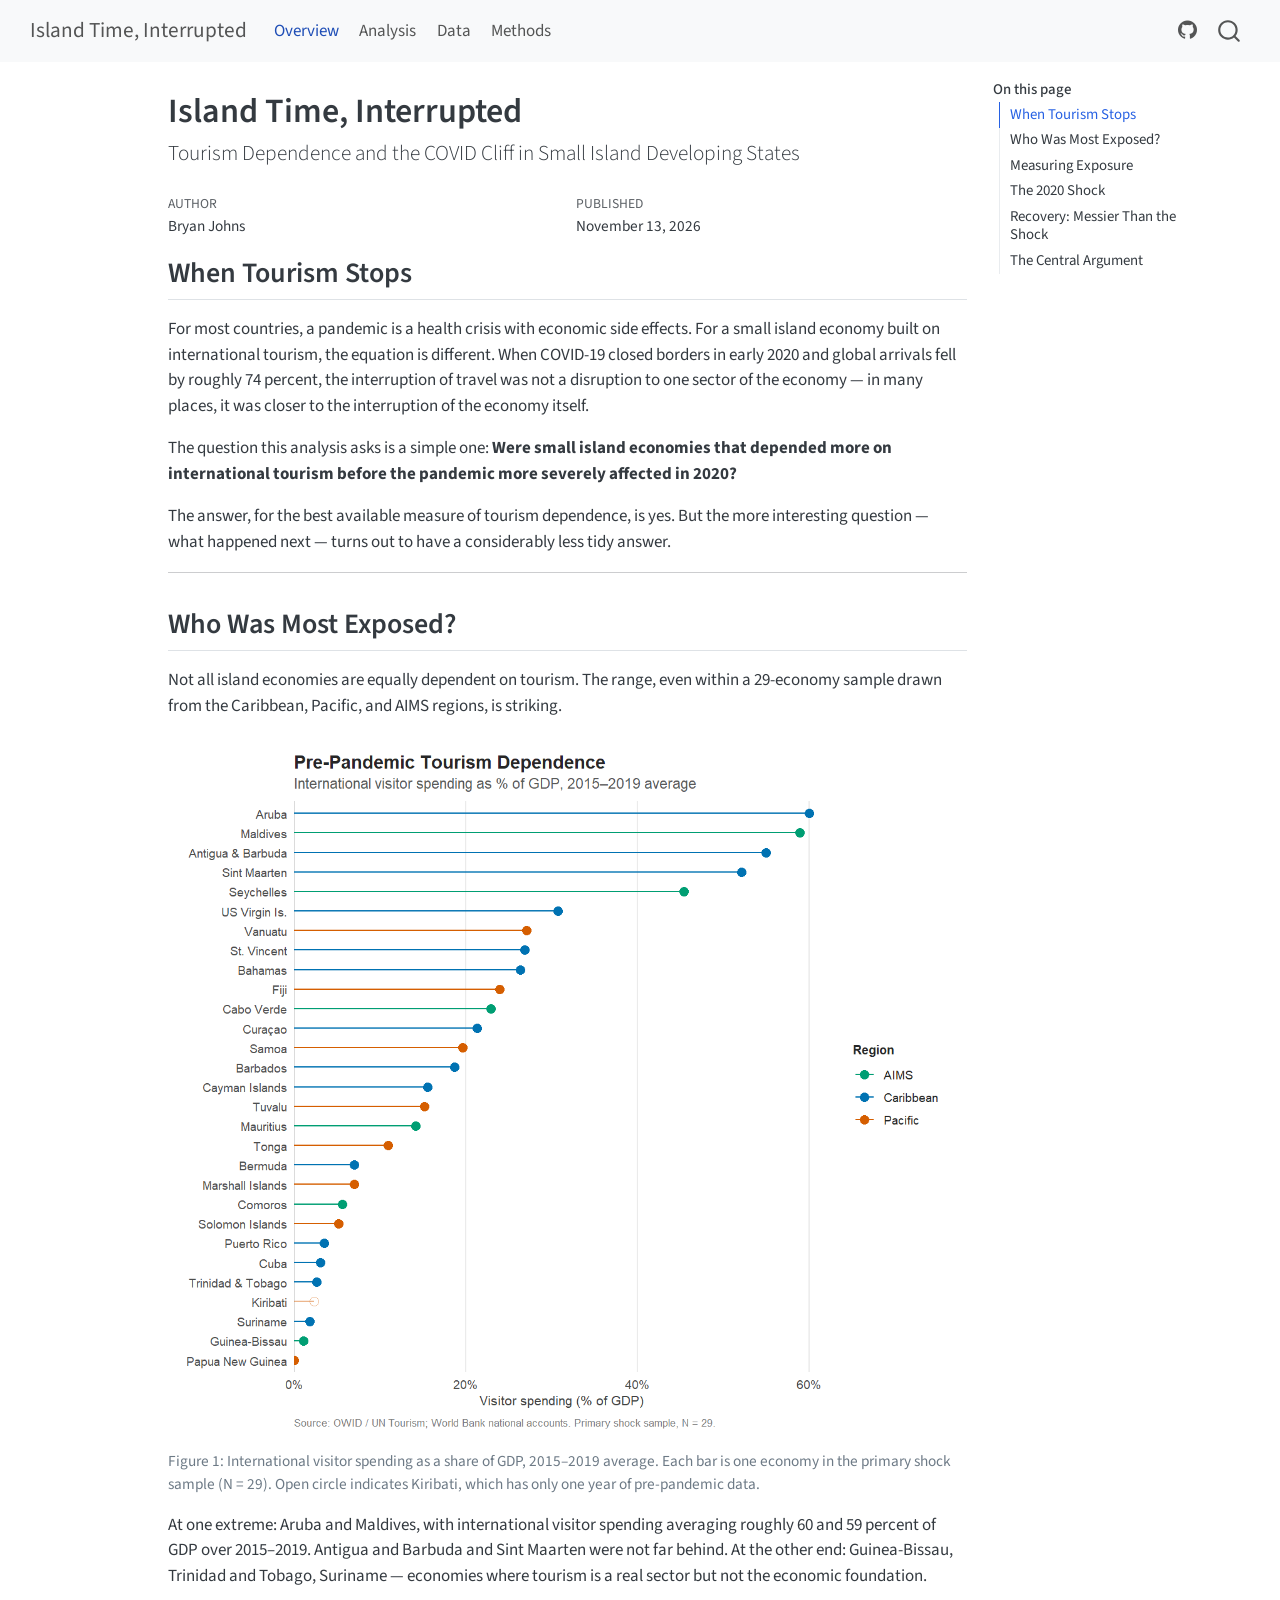
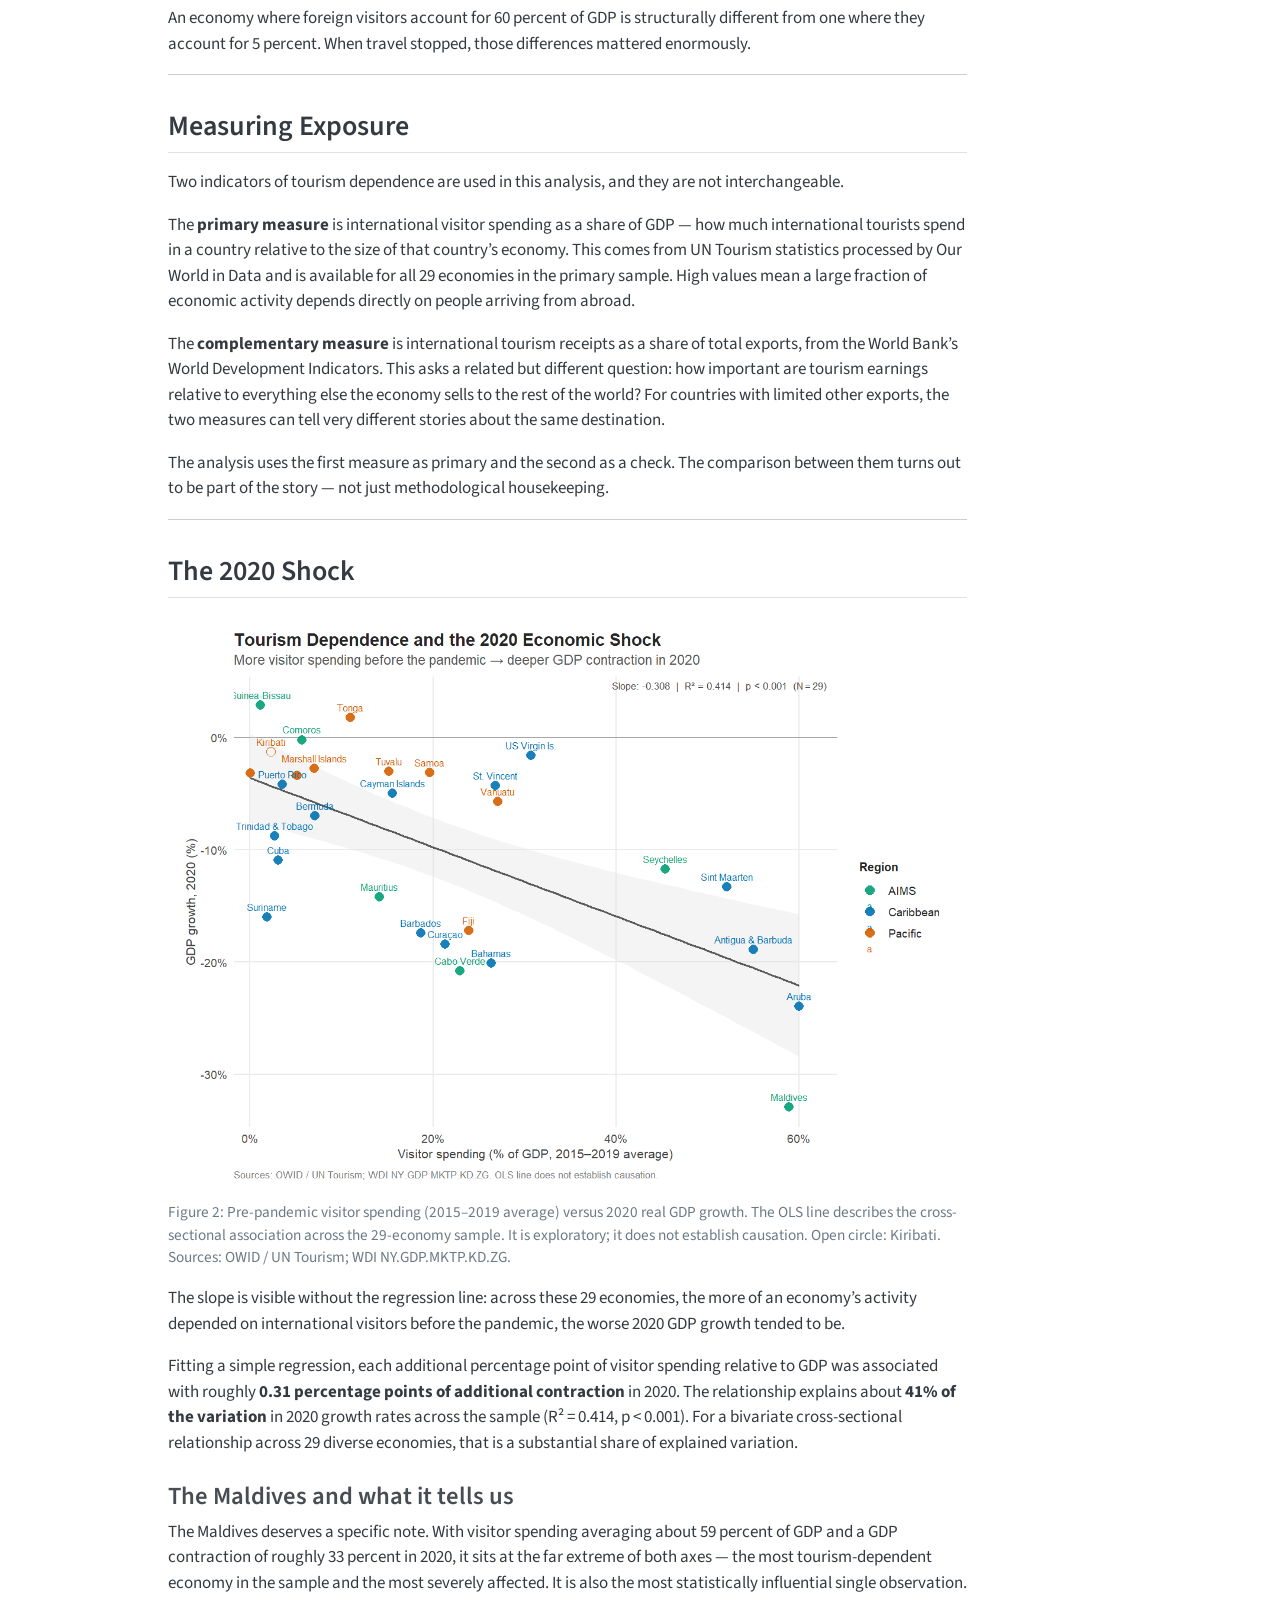
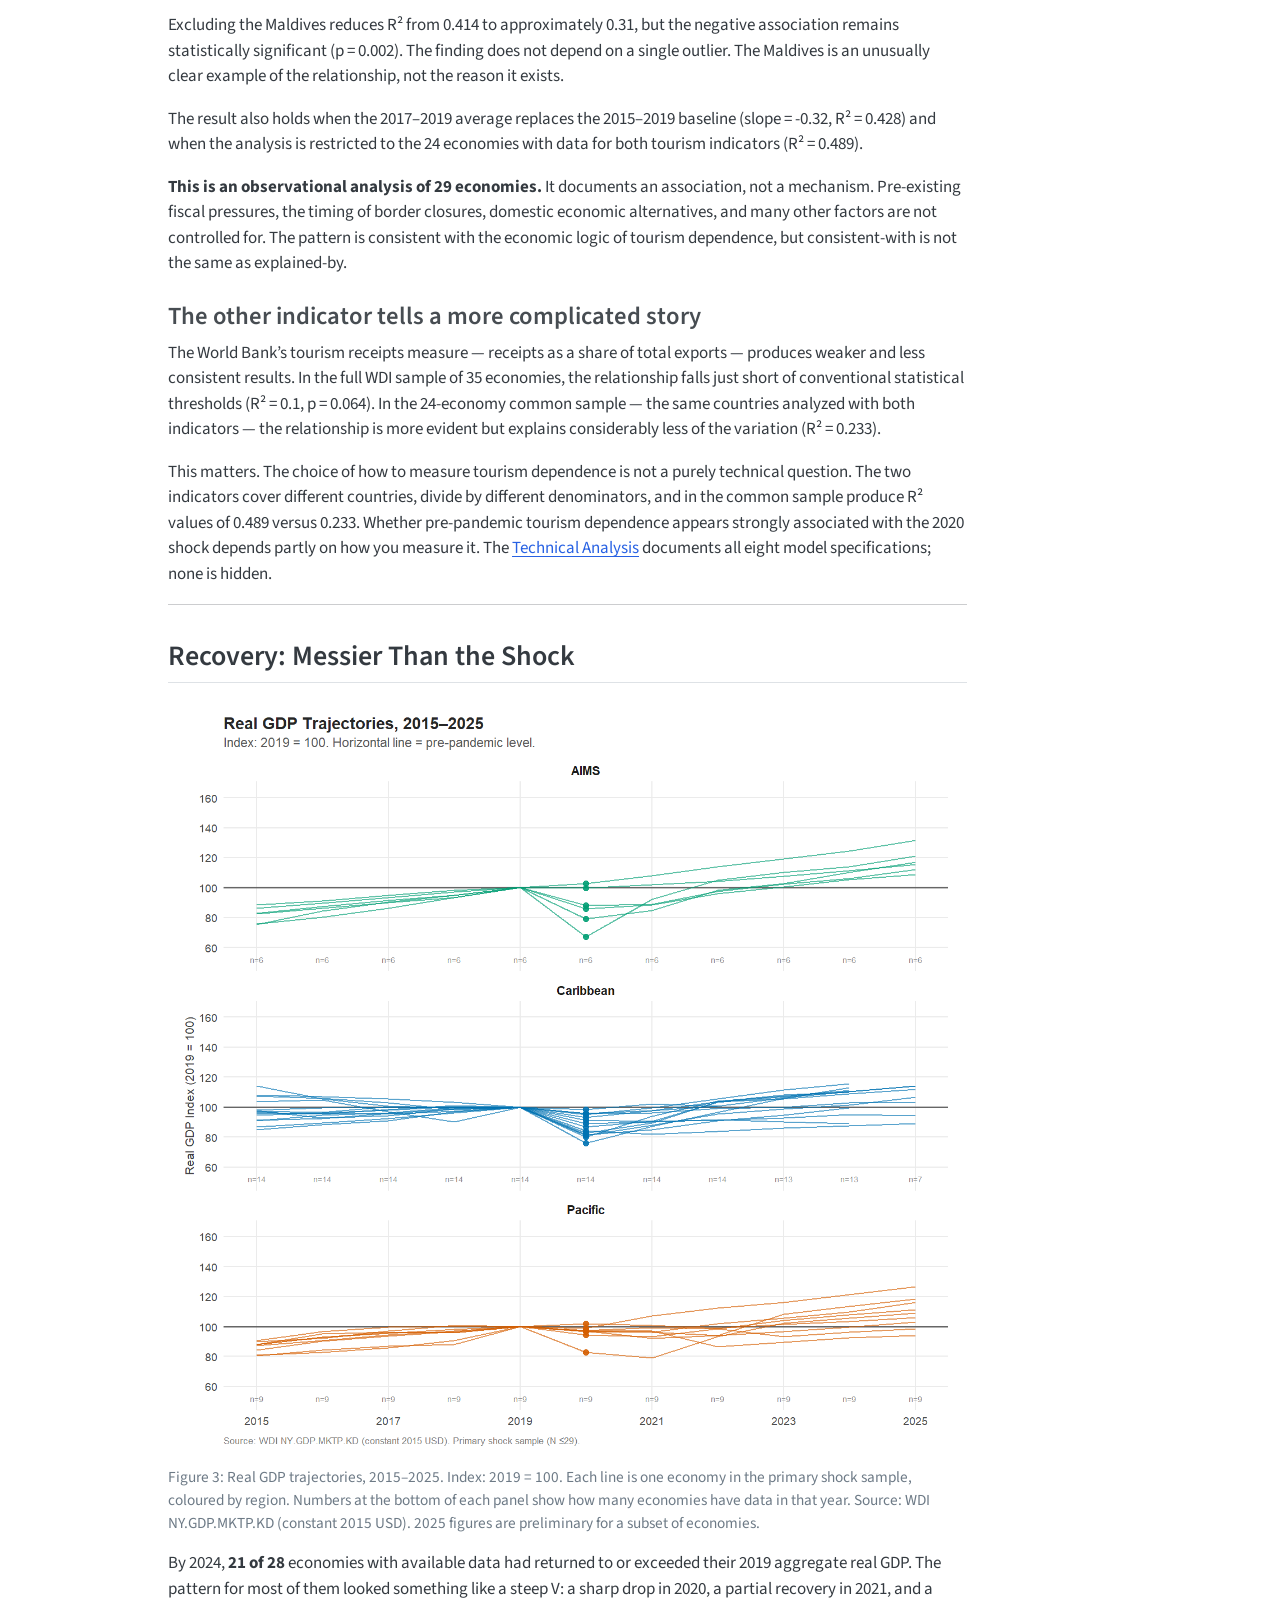
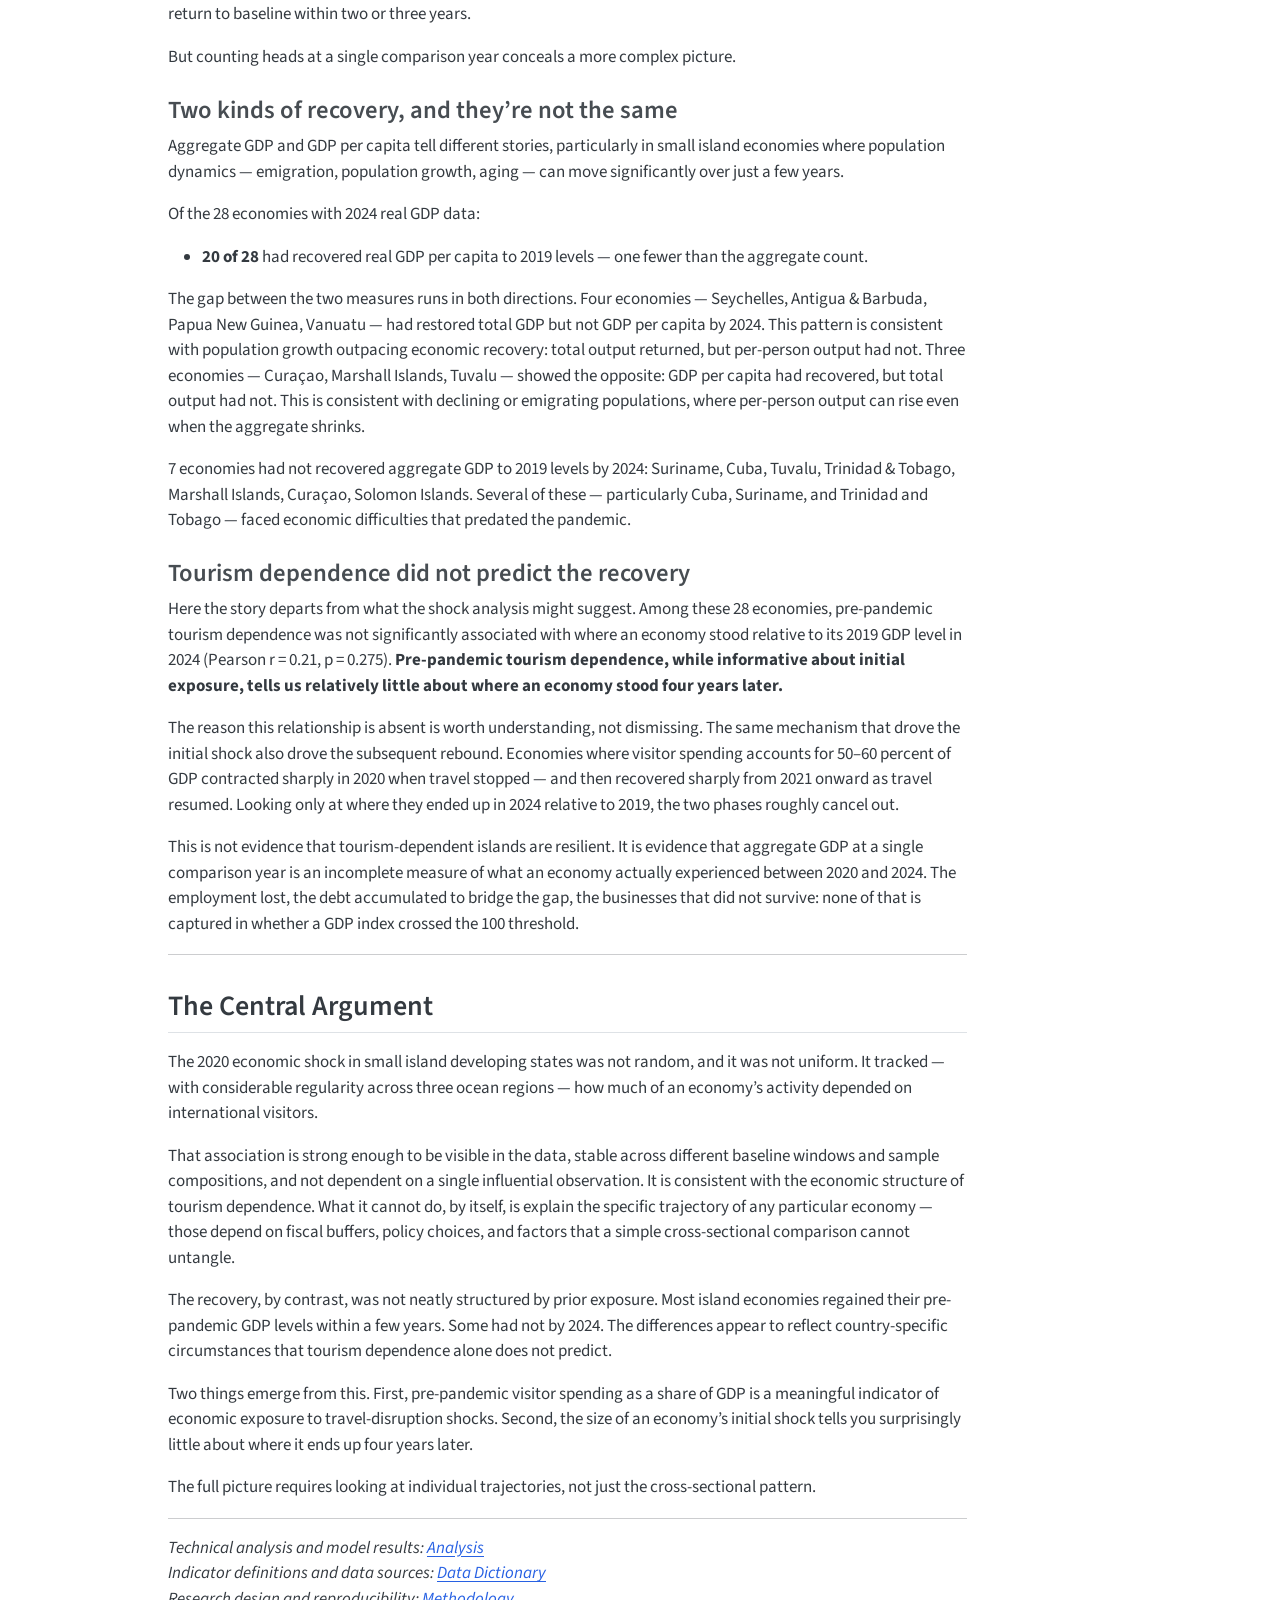
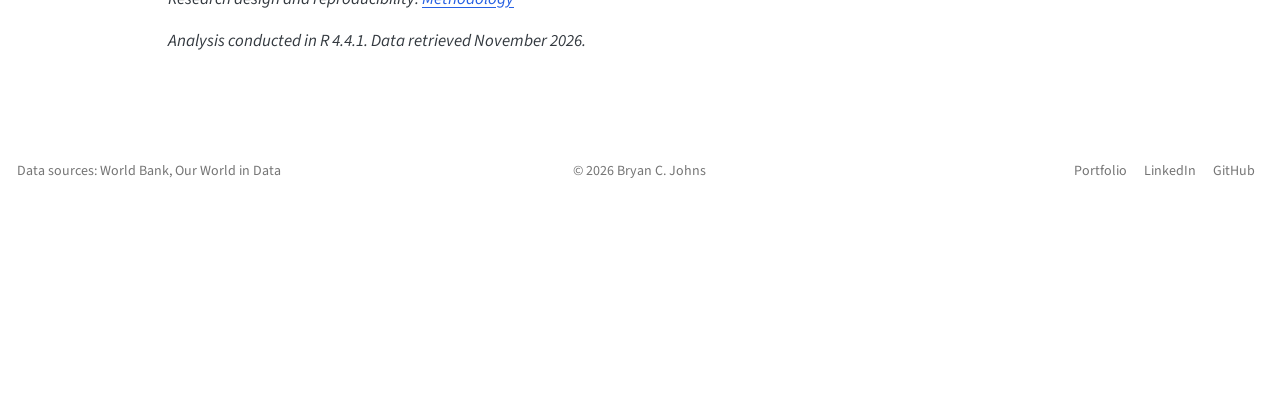
==== commit 25ff8a35: "chore: restructure repo" ====
--- a/docs/index.html
+++ b/docs/index.html
@@ -1,746 +1,8 @@
-<!DOCTYPE html>
-<html xmlns="http://www.w3.org/1999/xhtml" lang="en" xml:lang="en"><head>
-
-<meta charset="utf-8">
-<meta name="generator" content="quarto-1.10.20">
-
-<meta name="viewport" content="width=device-width, initial-scale=1.0, user-scalable=yes">
-
-<meta name="author" content="Bryan C. Johns">
-<meta name="dcterms.date" content="2026-11-13">
-
-<title>Island Time, Interrupted</title>
-<style>
-/* Default styles provided by pandoc.
-** See https://pandoc.org/MANUAL.html#variables-for-html for config info.
-*/
-span.smallcaps{font-variant: small-caps;}
-div.columns{display: flex; gap: 1.5em;}
-div.column{flex: auto;}
-@media screen {
-div.columns{gap: min(4vw, 1.5em);}
-div.column{overflow-x: auto;}
-}
-div.hanging-indent{margin-left: 1.5em; text-indent: -1.5em;}
-ul.task-list{list-style: none;}
-ul.task-list li input[type="checkbox"] {
-  width: 0.8em;
-  margin: 0 0.8em 0.2em -1em; /* quarto-specific, see https://github.com/quarto-dev/quarto-cli/issues/4556 */ 
-  vertical-align: middle;
-}
-</style>
-
-
-<script src="site_libs/quarto-nav/quarto-nav.js"></script>
-<script src="site_libs/quarto-nav/headroom.min.js"></script>
-<script src="site_libs/clipboard/clipboard.min.js"></script>
-<script src="site_libs/quarto-search/autocomplete.umd.js"></script>
-<script src="site_libs/quarto-search/fuse.min.js"></script>
-<script src="site_libs/quarto-search/quarto-search.js"></script>
-<meta name="quarto:offset" content="./">
-<link href="./images/favicon.ico" rel="icon">
-<script src="site_libs/quarto-html/quarto.js" type="module"></script>
-<script src="site_libs/quarto-html/tabsets/tabsets.js" type="module"></script>
-<script src="site_libs/quarto-html/popper.min.js"></script>
-<script src="site_libs/quarto-html/tippy.umd.min.js"></script>
-<script src="site_libs/quarto-html/anchor.min.js"></script>
-<link href="site_libs/quarto-html/tippy.css" rel="stylesheet">
-<link href="site_libs/quarto-html/quarto-syntax-highlighting-17888a1159294d3eb470f19f6f52f5a5.css" rel="stylesheet" id="quarto-text-highlighting-styles">
-<script src="site_libs/bootstrap/bootstrap.min.js"></script>
-<link href="site_libs/bootstrap/bootstrap-icons.css" rel="stylesheet">
-<link href="site_libs/bootstrap/bootstrap-1065e138ddad154c97082f4cd7767d6f.min.css" rel="stylesheet" append-hash="true" id="quarto-bootstrap" data-mode="light">
-<script id="quarto-search-options" type="application/json">{
-  "location": "navbar",
-  "copy-button": false,
-  "collapse-after": 3,
-  "panel-placement": "end",
-  "type": "overlay",
-  "limit": 50,
-  "keyboard-shortcut": [
-    "f",
-    "/",
-    "s"
-  ],
-  "show-item-context": false,
-  "language": {
-    "search-no-results-text": "No results",
-    "search-matching-documents-text": "matching documents",
-    "search-copy-link-title": "Copy link to search",
-    "search-hide-matches-text": "Hide additional matches",
-    "search-more-match-text": "more match in this document",
-    "search-more-matches-text": "more matches in this document",
-    "search-clear-button-title": "Clear",
-    "search-text-placeholder": "",
-    "search-detached-cancel-button-title": "Cancel",
-    "search-submit-button-title": "Submit",
-    "search-label": "Search"
-  }
-}</script>
-
-
-</head>
-
-<body class="nav-fixed quarto-light">
-
-<div id="quarto-search-results"></div>
-  <header id="quarto-header" class="headroom fixed-top">
-    <nav class="navbar navbar-expand-lg " data-bs-theme="dark">
-      <div class="navbar-container container-fluid">
-      <div class="navbar-brand-container mx-auto">
-    <a class="navbar-brand" href="./index.html">
-    <span class="navbar-title">Island Time, Interrupted</span>
-    </a>
-  </div>
-            <div id="quarto-search" class="" title="Search"></div>
-          <button class="navbar-toggler" type="button" data-bs-toggle="collapse" data-bs-target="#navbarCollapse" aria-controls="navbarCollapse" role="menu" aria-expanded="false" aria-label="Toggle navigation" onclick="if (window.quartoToggleHeadroom) { window.quartoToggleHeadroom(); }">
-  <span class="navbar-toggler-icon"></span>
-</button>
-          <div class="collapse navbar-collapse" id="navbarCollapse">
-            <ul class="navbar-nav navbar-nav-scroll me-auto">
-  <li class="nav-item">
-    <a class="nav-link active" href="./index.html" aria-current="page"> 
-<span class="menu-text">Overview</span></a>
-  </li>  
-  <li class="nav-item">
-    <a class="nav-link" href="./analysis.html"> 
-<span class="menu-text">Analysis</span></a>
-  </li>  
-  <li class="nav-item">
-    <a class="nav-link" href="./data-dictionary.html"> 
-<span class="menu-text">Data</span></a>
-  </li>  
-  <li class="nav-item">
-    <a class="nav-link" href="./methodology.html"> 
-<span class="menu-text">Methods</span></a>
-  </li>  
-</ul>
-            <ul class="navbar-nav navbar-nav-scroll ms-auto">
-  <li class="nav-item compact">
-    <a class="nav-link" href="https://github.com/johbry17/Island-Time-Interrupted"> <i class="bi bi-github" role="img">
-</i> 
-<span class="menu-text"></span></a>
-  </li>  
-</ul>
-          </div> <!-- /navcollapse -->
-            <div class="quarto-navbar-tools">
-</div>
-      </div> <!-- /container-fluid -->
-    </nav>
-</header>
-<!-- content -->
-<div id="quarto-content" class="quarto-container page-columns page-rows-contents page-layout-article page-navbar">
-<!-- sidebar -->
-<!-- margin-sidebar -->
-    <div id="quarto-margin-sidebar" class="sidebar margin-sidebar">
-        <nav id="TOC" role="doc-toc" class="toc-active">
-    <h2 id="toc-title">On this page</h2>
-   
-  <ul>
-  <li><a href="#when-tourism-stops" id="toc-when-tourism-stops" class="nav-link active" data-scroll-target="#when-tourism-stops">When Tourism Stops</a></li>
-  <li><a href="#who-was-most-exposed" id="toc-who-was-most-exposed" class="nav-link" data-scroll-target="#who-was-most-exposed">Who Was Most Exposed?</a></li>
-  <li><a href="#measuring-exposure" id="toc-measuring-exposure" class="nav-link" data-scroll-target="#measuring-exposure">Measuring Exposure</a></li>
-  <li><a href="#the-2020-shock" id="toc-the-2020-shock" class="nav-link" data-scroll-target="#the-2020-shock">The 2020 Shock</a>
-  <ul class="collapse">
-  <li><a href="#the-maldives-and-what-it-tells-us" id="toc-the-maldives-and-what-it-tells-us" class="nav-link" data-scroll-target="#the-maldives-and-what-it-tells-us">The Maldives and what it tells us</a></li>
-  <li><a href="#the-other-indicator-tells-a-more-complicated-story" id="toc-the-other-indicator-tells-a-more-complicated-story" class="nav-link" data-scroll-target="#the-other-indicator-tells-a-more-complicated-story">The other indicator tells a more complicated story</a></li>
-  </ul></li>
-  <li><a href="#recovery-messier-than-the-shock" id="toc-recovery-messier-than-the-shock" class="nav-link" data-scroll-target="#recovery-messier-than-the-shock">Recovery: Messier Than the Shock</a>
-  <ul class="collapse">
-  <li><a href="#two-kinds-of-recovery-and-theyre-not-the-same" id="toc-two-kinds-of-recovery-and-theyre-not-the-same" class="nav-link" data-scroll-target="#two-kinds-of-recovery-and-theyre-not-the-same">Two kinds of recovery, and they’re not the same</a></li>
-  <li><a href="#tourism-dependence-did-not-predict-the-recovery" id="toc-tourism-dependence-did-not-predict-the-recovery" class="nav-link" data-scroll-target="#tourism-dependence-did-not-predict-the-recovery">Tourism dependence did not predict the recovery</a></li>
-  </ul></li>
-  <li><a href="#the-central-argument" id="toc-the-central-argument" class="nav-link" data-scroll-target="#the-central-argument">The Central Argument</a></li>
-  </ul>
-</nav>
-    </div>
-<!-- main -->
-<main class="content" id="quarto-document-content">
-
-<header id="title-block-header" class="quarto-title-block default">
-<div class="quarto-title">
-<h1 class="title">Island Time, Interrupted</h1>
-<p class="subtitle lead">Tourism Dependence and the COVID Cliff in Small Island Developing States</p>
-</div>
-
-
-
-<div class="quarto-title-meta">
-
-    <div>
-    <div class="quarto-title-meta-heading">Author</div>
-    <div class="quarto-title-meta-contents">
-             <p>Bryan Johns </p>
-          </div>
-  </div>
-    
-    <div>
-    <div class="quarto-title-meta-heading">Published</div>
-    <div class="quarto-title-meta-contents">
-      <p class="date">November 13, 2026</p>
-    </div>
-  </div>
-  
-    
-  </div>
-  
-
-
-</header>
-
-
-<section id="when-tourism-stops" class="level2">
-<h2 class="anchored" data-anchor-id="when-tourism-stops">When Tourism Stops</h2>
-<p>For most countries, a pandemic is a health crisis with economic side effects. For a small island economy built on international tourism, the equation is different. When COVID-19 closed borders in early 2020 and global arrivals fell by roughly 74 percent, the interruption of travel was not a disruption to one sector of the economy — in many places, it was closer to the interruption of the economy itself.</p>
-<p>The question this analysis asks is a simple one: <strong>Were small island economies that depended more on international tourism before the pandemic more severely affected in 2020?</strong></p>
-<p>The answer, for the best available measure of tourism dependence, is yes. But the more interesting question — what happened next — turns out to have a considerably less tidy answer.</p>
-<hr>
-</section>
-<section id="who-was-most-exposed" class="level2">
-<h2 class="anchored" data-anchor-id="who-was-most-exposed">Who Was Most Exposed?</h2>
-<p>Not all island economies are equally dependent on tourism. The range, even within a 29-economy sample drawn from the Caribbean, Pacific, and AIMS regions, is striking.</p>
-<div class="cell">
-<div class="cell-output-display">
-<div id="fig-ranking" class="quarto-float quarto-figure quarto-figure-center anchored">
-<figure class="quarto-float quarto-float-fig figure">
-<div aria-describedby="fig-ranking-caption-0ceaefa1-69ba-4598-a22c-09a6ac19f8ca">
-<img src="index_files/figure-html/fig-ranking-1.png" class="img-fluid figure-img">
-</div>
-<figcaption class="quarto-float-caption-bottom quarto-float-caption quarto-float-fig" id="fig-ranking-caption-0ceaefa1-69ba-4598-a22c-09a6ac19f8ca">
-Figure&nbsp;1: International visitor spending as a share of GDP, 2015–2019 average. Each bar is one economy in the primary shock sample (N = 29). Open circle indicates Kiribati, which has only one year of pre-pandemic data.
-</figcaption>
-</figure>
-</div>
-</div>
-</div>
-<p>At one extreme: Aruba and Maldives, with international visitor spending averaging roughly 60 and 59 percent of GDP over 2015–2019. Antigua and Barbuda and Sint Maarten were not far behind. At the other end: Guinea-Bissau, Trinidad and Tobago, Suriname — economies where tourism is a real sector but not the economic foundation.</p>
-<p>An economy where foreign visitors account for 60 percent of GDP is structurally different from one where they account for 5 percent. When travel stopped, those differences mattered enormously.</p>
-<hr>
-</section>
-<section id="measuring-exposure" class="level2">
-<h2 class="anchored" data-anchor-id="measuring-exposure">Measuring Exposure</h2>
-<p>Two indicators of tourism dependence are used in this analysis, and they are not interchangeable.</p>
-<p>The <strong>primary measure</strong> is international visitor spending as a share of GDP — how much international tourists spend in a country relative to the size of that country’s economy. This comes from UN Tourism statistics processed by Our World in Data and is available for all 29 economies in the primary sample. High values mean a large fraction of economic activity depends directly on people arriving from abroad.</p>
-<p>The <strong>complementary measure</strong> is international tourism receipts as a share of total exports, from the World Bank’s World Development Indicators. This asks a related but different question: how important are tourism earnings relative to everything else the economy sells to the rest of the world? For countries with limited other exports, the two measures can tell very different stories about the same destination.</p>
-<p>The analysis uses the first measure as primary and the second as a check. The comparison between them turns out to be part of the story — not just methodological housekeeping.</p>
-<hr>
-</section>
-<section id="the-2020-shock" class="level2">
-<h2 class="anchored" data-anchor-id="the-2020-shock">The 2020 Shock</h2>
-<div class="cell">
-<div class="cell-output-display">
-<div id="fig-shock" class="quarto-float quarto-figure quarto-figure-center anchored">
-<figure class="quarto-float quarto-float-fig figure">
-<div aria-describedby="fig-shock-caption-0ceaefa1-69ba-4598-a22c-09a6ac19f8ca">
-<img src="index_files/figure-html/fig-shock-1.png" class="img-fluid figure-img">
-</div>
-<figcaption class="quarto-float-caption-bottom quarto-float-caption quarto-float-fig" id="fig-shock-caption-0ceaefa1-69ba-4598-a22c-09a6ac19f8ca">
-Figure&nbsp;2: Pre-pandemic visitor spending (2015–2019 average) versus 2020 real GDP growth. The OLS line describes the cross-sectional association across the 29-economy sample. It is exploratory; it does not establish causation. Open circle: Kiribati. Sources: OWID / UN Tourism; WDI NY.GDP.MKTP.KD.ZG.
-</figcaption>
-</figure>
-</div>
-</div>
-</div>
-<p>The slope is visible without the regression line: across these 29 economies, the more of an economy’s activity depended on international visitors before the pandemic, the worse 2020 GDP growth tended to be.</p>
-<p>Fitting a simple regression, each additional percentage point of visitor spending relative to GDP was associated with roughly <strong>0.31 percentage points of additional contraction</strong> in 2020. The relationship explains about <strong>41% of the variation</strong> in 2020 growth rates across the sample (R² = 0.414, p &lt; 0.001). For a bivariate cross-sectional relationship across 29 diverse economies, that is a substantial share of explained variation.</p>
-<section id="the-maldives-and-what-it-tells-us" class="level3">
-<h3 class="anchored" data-anchor-id="the-maldives-and-what-it-tells-us">The Maldives and what it tells us</h3>
-<p>The Maldives deserves a specific note. With visitor spending averaging about 59 percent of GDP and a GDP contraction of roughly 33 percent in 2020, it sits at the far extreme of both axes — the most tourism-dependent economy in the sample and the most severely affected. It is also the most statistically influential single observation.</p>
-<p>Excluding the Maldives reduces R² from 0.414 to approximately 0.31, but the negative association remains statistically significant (p = 0.002). The finding does not depend on a single outlier. The Maldives is an unusually clear example of the relationship, not the reason it exists.</p>
-<p>The result also holds when the 2017–2019 average replaces the 2015–2019 baseline (slope = -0.32, R² = 0.428) and when the analysis is restricted to the 24 economies with data for both tourism indicators (R² = 0.489).</p>
-<p><strong>This is an observational analysis of 29 economies.</strong> It documents an association, not a mechanism. Pre-existing fiscal pressures, the timing of border closures, domestic economic alternatives, and many other factors are not controlled for. The pattern is consistent with the economic logic of tourism dependence, but consistent-with is not the same as explained-by.</p>
-</section>
-<section id="the-other-indicator-tells-a-more-complicated-story" class="level3">
-<h3 class="anchored" data-anchor-id="the-other-indicator-tells-a-more-complicated-story">The other indicator tells a more complicated story</h3>
-<p>The World Bank’s tourism receipts measure — receipts as a share of total exports — produces weaker and less consistent results. In the full WDI sample of 35 economies, the relationship falls just short of conventional statistical thresholds (R² = 0.1, p = 0.064). In the 24-economy common sample — the same countries analyzed with both indicators — the relationship is more evident but explains considerably less of the variation (R² = 0.233).</p>
-<p>This matters. The choice of how to measure tourism dependence is not a purely technical question. The two indicators cover different countries, divide by different denominators, and in the common sample produce R² values of 0.489 versus 0.233. Whether pre-pandemic tourism dependence appears strongly associated with the 2020 shock depends partly on how you measure it. The <a href="./analysis.html">Technical Analysis</a> documents all eight model specifications; none is hidden.</p>
-<hr>
-</section>
-</section>
-<section id="recovery-messier-than-the-shock" class="level2">
-<h2 class="anchored" data-anchor-id="recovery-messier-than-the-shock">Recovery: Messier Than the Shock</h2>
-<div class="cell">
-<div class="cell-output-display">
-<div id="fig-recovery" class="quarto-float quarto-figure quarto-figure-center anchored">
-<figure class="quarto-float quarto-float-fig figure">
-<div aria-describedby="fig-recovery-caption-0ceaefa1-69ba-4598-a22c-09a6ac19f8ca">
-<img src="index_files/figure-html/fig-recovery-1.png" class="img-fluid figure-img">
-</div>
-<figcaption class="quarto-float-caption-bottom quarto-float-caption quarto-float-fig" id="fig-recovery-caption-0ceaefa1-69ba-4598-a22c-09a6ac19f8ca">
-Figure&nbsp;3: Real GDP trajectories, 2015–2025. Index: 2019 = 100. Each line is one economy in the primary shock sample, coloured by region. Numbers at the bottom of each panel show how many economies have data in that year. Source: WDI NY.GDP.MKTP.KD (constant 2015 USD). 2025 figures are preliminary for a subset of economies.
-</figcaption>
-</figure>
-</div>
-</div>
-</div>
-<p>By 2024, <strong>21 of 28</strong> economies with available data had returned to or exceeded their 2019 aggregate real GDP. The pattern for most of them looked something like a steep V: a sharp drop in 2020, a partial recovery in 2021, and a return to baseline within two or three years.</p>
-<p>But counting heads at a single comparison year conceals a more complex picture.</p>
-<section id="two-kinds-of-recovery-and-theyre-not-the-same" class="level3">
-<h3 class="anchored" data-anchor-id="two-kinds-of-recovery-and-theyre-not-the-same">Two kinds of recovery, and they’re not the same</h3>
-<p>Aggregate GDP and GDP per capita tell different stories, particularly in small island economies where population dynamics — emigration, population growth, aging — can move significantly over just a few years.</p>
-<p>Of the 28 economies with 2024 real GDP data:</p>
-<ul>
-<li><strong>20 of 28</strong> had recovered real GDP per capita to 2019 levels — one fewer than the aggregate count.</li>
-</ul>
-<p>The gap between the two measures runs in both directions. Four economies — Seychelles, Antigua &amp; Barbuda, Papua New Guinea, Vanuatu — had restored total GDP but not GDP per capita by 2024. This pattern is consistent with population growth outpacing economic recovery: total output returned, but per-person output had not. Three economies — Curaçao, Marshall Islands, Tuvalu — showed the opposite: GDP per capita had recovered, but total output had not. This is consistent with declining or emigrating populations, where per-person output can rise even when the aggregate shrinks.</p>
-<p>7 economies had not recovered aggregate GDP to 2019 levels by 2024: Suriname, Cuba, Tuvalu, Trinidad &amp; Tobago, Marshall Islands, Curaçao, Solomon Islands. Several of these — particularly Cuba, Suriname, and Trinidad and Tobago — faced economic difficulties that predated the pandemic.</p>
-</section>
-<section id="tourism-dependence-did-not-predict-the-recovery" class="level3">
-<h3 class="anchored" data-anchor-id="tourism-dependence-did-not-predict-the-recovery">Tourism dependence did not predict the recovery</h3>
-<p>Here the story departs from what the shock analysis might suggest. Among these 28 economies, pre-pandemic tourism dependence was not significantly associated with where an economy stood relative to its 2019 GDP level in 2024 (Pearson r = 0.21, p = 0.275). <strong>Pre-pandemic tourism dependence, while informative about initial exposure, tells us relatively little about where an economy stood four years later.</strong></p>
-<p>The reason this relationship is absent is worth understanding, not dismissing. The same mechanism that drove the initial shock also drove the subsequent rebound. Economies where visitor spending accounts for 50–60 percent of GDP contracted sharply in 2020 when travel stopped — and then recovered sharply from 2021 onward as travel resumed. Looking only at where they ended up in 2024 relative to 2019, the two phases roughly cancel out.</p>
-<p>This is not evidence that tourism-dependent islands are resilient. It is evidence that aggregate GDP at a single comparison year is an incomplete measure of what an economy actually experienced between 2020 and 2024. The employment lost, the debt accumulated to bridge the gap, the businesses that did not survive: none of that is captured in whether a GDP index crossed the 100 threshold.</p>
-<hr>
-</section>
-</section>
-<section id="the-central-argument" class="level2">
-<h2 class="anchored" data-anchor-id="the-central-argument">The Central Argument</h2>
-<p>The 2020 economic shock in small island developing states was not random, and it was not uniform. It tracked — with considerable regularity across three ocean regions — how much of an economy’s activity depended on international visitors.</p>
-<p>That association is strong enough to be visible in the data, stable across different baseline windows and sample compositions, and not dependent on a single influential observation. It is consistent with the economic structure of tourism dependence. What it cannot do, by itself, is explain the specific trajectory of any particular economy — those depend on fiscal buffers, policy choices, and factors that a simple cross-sectional comparison cannot untangle.</p>
-<p>The recovery, by contrast, was not neatly structured by prior exposure. Most island economies regained their pre-pandemic GDP levels within a few years. Some had not by 2024. The differences appear to reflect country-specific circumstances that tourism dependence alone does not predict.</p>
-<p>Two things emerge from this. First, pre-pandemic visitor spending as a share of GDP is a meaningful indicator of economic exposure to travel-disruption shocks. Second, the size of an economy’s initial shock tells you surprisingly little about where it ends up four years later.</p>
-<p>The full picture requires looking at individual trajectories, not just the cross-sectional pattern.</p>
-<hr>
-<p><em>Technical analysis and model results: <a href="./analysis.html">Analysis</a></em><br>
-<em>Indicator definitions and data sources: <a href="./data-dictionary.html">Data Dictionary</a></em><br>
-<em>Research design and reproducibility: <a href="./methodology.html">Methodology</a></em></p>
-<p><em>Analysis conducted in R 4.4.1. Data retrieved November 2026.</em></p>
-
-
-</section>
-
-</main> <!-- /main -->
-<script id="quarto-html-after-body" type="application/javascript">
-  window.document.addEventListener("DOMContentLoaded", function (event) {
-    const icon = "";
-    const anchorJS = new window.AnchorJS();
-    anchorJS.options = {
-      placement: 'right',
-      icon: icon
-    };
-    anchorJS.add('.anchored');
-    const isCodeAnnotation = (el) => {
-      for (const clz of el.classList) {
-        if (clz.startsWith('code-annotation-')) {                     
-          return true;
-        }
-      }
-      return false;
-    }
-    const onCopySuccess = function(e) {
-      // button target
-      const button = e.trigger;
-      // don't keep focus
-      button.blur();
-      // flash "checked"
-      button.classList.add('code-copy-button-checked');
-      var currentTitle = button.getAttribute("title");
-      button.setAttribute("title", "Copied!");
-      let tooltip;
-      if (window.bootstrap) {
-        button.setAttribute("data-bs-toggle", "tooltip");
-        button.setAttribute("data-bs-placement", "left");
-        button.setAttribute("data-bs-title", "Copied!");
-        tooltip = new bootstrap.Tooltip(button, 
-          { trigger: "manual", 
-            customClass: "code-copy-button-tooltip",
-            offset: [0, -8]});
-        tooltip.show();    
-      }
-      setTimeout(function() {
-        if (tooltip) {
-          tooltip.hide();
-          button.removeAttribute("data-bs-title");
-          button.removeAttribute("data-bs-toggle");
-          button.removeAttribute("data-bs-placement");
-        }
-        button.setAttribute("title", currentTitle);
-        button.classList.remove('code-copy-button-checked');
-      }, 1000);
-      // clear code selection
-      e.clearSelection();
-    }
-    const getTextToCopy = function(trigger) {
-      const outerScaffold = trigger.parentElement.cloneNode(true);
-      const codeEl = outerScaffold.querySelector('code');
-      for (const childEl of codeEl.children) {
-        if (isCodeAnnotation(childEl)) {
-          childEl.remove();
-        }
-      }
-      return codeEl.innerText;
-    }
-    const clipboard = new window.ClipboardJS('.code-copy-button:not([data-in-quarto-modal])', {
-      text: getTextToCopy
-    });
-    clipboard.on('success', onCopySuccess);
-    if (window.document.getElementById('quarto-embedded-source-code-modal')) {
-      const clipboardModal = new window.ClipboardJS('.code-copy-button[data-in-quarto-modal]', {
-        text: getTextToCopy,
-        container: window.document.getElementById('quarto-embedded-source-code-modal')
-      });
-      clipboardModal.on('success', onCopySuccess);
-    }
-      var localhostRegex = new RegExp(/^(?:http|https):\/\/localhost\:?[0-9]*\//);
-      var mailtoRegex = new RegExp(/^mailto:/);
-        var filterRegex = new RegExp('/' + window.location.host + '/');
-      var isInternal = (href) => {
-          return filterRegex.test(href) || localhostRegex.test(href) || mailtoRegex.test(href);
-      }
-      // Inspect non-navigation links and adorn them if external
-     var links = window.document.querySelectorAll('a[href]:not(.nav-link):not(.navbar-brand):not(.toc-action):not(.sidebar-link):not(.sidebar-item-toggle):not(.pagination-link):not(.no-external):not([aria-hidden]):not(.dropdown-item):not(.quarto-navigation-tool):not(.about-link)');
-      for (var i=0; i<links.length; i++) {
-        const link = links[i];
-        if (!isInternal(link.href)) {
-          // undo the damage that might have been done by quarto-nav.js in the case of
-          // links that we want to consider external
-          if (link.dataset.originalHref !== undefined) {
-            link.href = link.dataset.originalHref;
-          }
-        }
-      }
-    function tippyHover(el, contentFn, onTriggerFn, onUntriggerFn) {
-      const config = {
-        allowHTML: true,
-        maxWidth: 500,
-        delay: 100,
-        arrow: false,
-        appendTo: function(el) {
-            return el.parentElement;
-        },
-        interactive: true,
-        interactiveBorder: 10,
-        theme: 'quarto',
-        placement: 'bottom-start',
-      };
-      if (contentFn) {
-        config.content = contentFn;
-      }
-      if (onTriggerFn) {
-        config.onTrigger = onTriggerFn;
-      }
-      if (onUntriggerFn) {
-        config.onUntrigger = onUntriggerFn;
-      }
-      window.tippy(el, config); 
-    }
-    const noterefs = window.document.querySelectorAll('a[role="doc-noteref"]');
-    for (var i=0; i<noterefs.length; i++) {
-      const ref = noterefs[i];
-      tippyHover(ref, function() {
-        // use id or data attribute instead here
-        let href = ref.getAttribute('data-footnote-href') || ref.getAttribute('href');
-        try { href = new URL(href).hash; } catch {}
-        const id = href.replace(/^#\/?/, "");
-        const note = window.document.getElementById(id);
-        if (note) {
-          return note.innerHTML;
-        } else {
-          return "";
-        }
-      });
-    }
-    const xrefs = window.document.querySelectorAll('a.quarto-xref');
-    const processXRef = (id, note) => {
-      // Strip column container classes
-      const stripColumnClz = (el) => {
-        el.classList.remove("page-full", "page-columns");
-        if (el.children) {
-          for (const child of el.children) {
-            stripColumnClz(child);
-          }
-        }
-      }
-      stripColumnClz(note)
-      if (id === null || id.startsWith('sec-')) {
-        // Special case sections, only their first couple elements
-        const container = document.createElement("div");
-        if (note.children && note.children.length > 2) {
-          container.appendChild(note.children[0].cloneNode(true));
-          for (let i = 1; i < note.children.length; i++) {
-            const child = note.children[i];
-            if (child.tagName === "P" && child.innerText === "") {
-              continue;
-            } else {
-              container.appendChild(child.cloneNode(true));
-              break;
-            }
-          }
-          if (window.Quarto?.typesetMath) {
-            window.Quarto.typesetMath(container);
-          }
-          return container.innerHTML
-        } else {
-          if (window.Quarto?.typesetMath) {
-            window.Quarto.typesetMath(note);
-          }
-          return note.innerHTML;
-        }
-      } else {
-        // Remove any anchor links if they are present
-        const anchorLink = note.querySelector('a.anchorjs-link');
-        if (anchorLink) {
-          anchorLink.remove();
-        }
-        if (window.Quarto?.typesetMath) {
-          window.Quarto.typesetMath(note);
-        }
-        if (note.classList.contains("callout")) {
-          return note.outerHTML;
-        } else {
-          return note.innerHTML;
-        }
-      }
-    }
-    for (var i=0; i<xrefs.length; i++) {
-      const xref = xrefs[i];
-      tippyHover(xref, undefined, function(instance) {
-        instance.disable();
-        let url = xref.getAttribute('href');
-        let hash = undefined; 
-        if (url.startsWith('#')) {
-          hash = url;
-        } else {
-          try { hash = new URL(url).hash; } catch {}
-        }
-        if (hash) {
-          const id = hash.replace(/^#\/?/, "");
-          const note = window.document.getElementById(id);
-          if (note !== null) {
-            try {
-              const html = processXRef(id, note.cloneNode(true));
-              instance.setContent(html);
-            } finally {
-              instance.enable();
-              instance.show();
-            }
-          } else {
-            // See if we can fetch this
-            fetch(url.split('#')[0])
-            .then(res => res.text())
-            .then(html => {
-              const parser = new DOMParser();
-              const htmlDoc = parser.parseFromString(html, "text/html");
-              const note = htmlDoc.getElementById(id);
-              if (note !== null) {
-                const html = processXRef(id, note);
-                instance.setContent(html);
-              } 
-            }).finally(() => {
-              instance.enable();
-              instance.show();
-            });
-          }
-        } else {
-          // See if we can fetch a full url (with no hash to target)
-          // This is a special case and we should probably do some content thinning / targeting
-          fetch(url)
-          .then(res => res.text())
-          .then(html => {
-            const parser = new DOMParser();
-            const htmlDoc = parser.parseFromString(html, "text/html");
-            const note = htmlDoc.querySelector('main.content');
-            if (note !== null) {
-              // This should only happen for chapter cross references
-              // (since there is no id in the URL)
-              // remove the first header
-              if (note.children.length > 0 && note.children[0].tagName === "HEADER") {
-                note.children[0].remove();
-              }
-              const html = processXRef(null, note);
-              instance.setContent(html);
-            } 
-          }).finally(() => {
-            instance.enable();
-            instance.show();
-          });
-        }
-      }, function(instance) {
-      });
-    }
-        let selectedAnnoteEl;
-        const selectorForAnnotation = ( cell, annotation) => {
-          let cellAttr = 'data-code-cell="' + cell + '"';
-          let lineAttr = 'data-code-annotation="' +  annotation + '"';
-          const selector = 'span[' + cellAttr + '][' + lineAttr + ']';
-          return selector;
-        }
-        const selectCodeLines = (annoteEl) => {
-          const doc = window.document;
-          const targetCell = annoteEl.getAttribute("data-target-cell");
-          const targetAnnotation = annoteEl.getAttribute("data-target-annotation");
-          const annoteSpan = window.document.querySelector(selectorForAnnotation(targetCell, targetAnnotation));
-          const lines = annoteSpan.getAttribute("data-code-lines").split(",");
-          const lineIds = lines.map((line) => {
-            return targetCell + "-" + line;
-          })
-          let top = null;
-          let height = null;
-          let parent = null;
-          if (lineIds.length > 0) {
-              //compute the position of the single el (top and bottom and make a div)
-              const el = window.document.getElementById(lineIds[0]);
-              top = el.offsetTop;
-              height = el.offsetHeight;
-              parent = el.parentElement.parentElement;
-            if (lineIds.length > 1) {
-              const lastEl = window.document.getElementById(lineIds[lineIds.length - 1]);
-              const bottom = lastEl.offsetTop + lastEl.offsetHeight;
-              height = bottom - top;
-            }
-            if (top !== null && height !== null && parent !== null) {
-              // cook up a div (if necessary) and position it 
-              let div = window.document.getElementById("code-annotation-line-highlight");
-              if (div === null) {
-                div = window.document.createElement("div");
-                div.setAttribute("id", "code-annotation-line-highlight");
-                div.style.position = 'absolute';
-                parent.appendChild(div);
-              }
-              div.style.top = top - 2 + "px";
-              div.style.height = height + 4 + "px";
-              div.style.left = 0;
-              let gutterDiv = window.document.getElementById("code-annotation-line-highlight-gutter");
-              if (gutterDiv === null) {
-                gutterDiv = window.document.createElement("div");
-                gutterDiv.setAttribute("id", "code-annotation-line-highlight-gutter");
-                gutterDiv.style.position = 'absolute';
-                const codeCell = window.document.getElementById(targetCell);
-                const gutter = codeCell.querySelector('.code-annotation-gutter');
-                gutter.appendChild(gutterDiv);
-              }
-              gutterDiv.style.top = top - 2 + "px";
-              gutterDiv.style.height = height + 4 + "px";
-            }
-            selectedAnnoteEl = annoteEl;
-          }
-        };
-        const unselectCodeLines = () => {
-          const elementsIds = ["code-annotation-line-highlight", "code-annotation-line-highlight-gutter"];
-          elementsIds.forEach((elId) => {
-            const div = window.document.getElementById(elId);
-            if (div) {
-              div.remove();
-            }
-          });
-          selectedAnnoteEl = undefined;
-        };
-          // Handle positioning of the toggle
-      window.addEventListener(
-        "resize",
-        throttle(() => {
-          elRect = undefined;
-          if (selectedAnnoteEl) {
-            selectCodeLines(selectedAnnoteEl);
-          }
-        }, 10)
-      );
-      function throttle(fn, ms) {
-      let throttle = false;
-      let timer;
-        return (...args) => {
-          if(!throttle) { // first call gets through
-              fn.apply(this, args);
-              throttle = true;
-          } else { // all the others get throttled
-              if(timer) clearTimeout(timer); // cancel #2
-              timer = setTimeout(() => {
-                fn.apply(this, args);
-                timer = throttle = false;
-              }, ms);
-          }
-        };
-      }
-        // Attach click handler to the DT
-        const annoteDls = window.document.querySelectorAll('dt[data-target-cell]');
-        for (const annoteDlNode of annoteDls) {
-          annoteDlNode.addEventListener('click', (event) => {
-            const clickedEl = event.target;
-            if (clickedEl !== selectedAnnoteEl) {
-              unselectCodeLines();
-              const activeEl = window.document.querySelector('dt[data-target-cell].code-annotation-active');
-              if (activeEl) {
-                activeEl.classList.remove('code-annotation-active');
-              }
-              selectCodeLines(clickedEl);
-              clickedEl.classList.add('code-annotation-active');
-            } else {
-              // Unselect the line
-              unselectCodeLines();
-              clickedEl.classList.remove('code-annotation-active');
-            }
-          });
-        }
-    const findCites = (el) => {
-      const parentEl = el.parentElement;
-      if (parentEl) {
-        const cites = parentEl.dataset.cites;
-        if (cites) {
-          return {
-            el,
-            cites: cites.split(' ')
-          };
-        } else {
-          return findCites(el.parentElement)
-        }
-      } else {
-        return undefined;
-      }
-    };
-    var bibliorefs = window.document.querySelectorAll('a[role="doc-biblioref"]');
-    for (var i=0; i<bibliorefs.length; i++) {
-      const ref = bibliorefs[i];
-      const citeInfo = findCites(ref);
-      if (citeInfo) {
-        tippyHover(citeInfo.el, function() {
-          var popup = window.document.createElement('div');
-          citeInfo.cites.forEach(function(cite) {
-            var citeDiv = window.document.createElement('div');
-            citeDiv.classList.add('hanging-indent');
-            citeDiv.classList.add('csl-entry');
-            var biblioDiv = window.document.getElementById('ref-' + cite);
-            if (biblioDiv) {
-              citeDiv.innerHTML = biblioDiv.innerHTML;
-            }
-            popup.appendChild(citeDiv);
-          });
-          return popup.innerHTML;
-        });
-      }
-    }
-  });
-  </script>
-</div> <!-- /content -->
-<footer class="footer">
-  <div class="nav-footer">
-    <div class="nav-footer-left">
-<p>Data sources: World Bank, Our World in Data</p>
-</div>   
-    <div class="nav-footer-center">
-<p>© 2026 Bryan C. Johns</p>
-</div>
-    <div class="nav-footer-right">
-      <ul class="footer-items list-unstyled">
-    <li class="nav-item">
-    <a class="nav-link" href="https://informedwanderer.com">
-<p>Portfolio</p>
-</a>
-  </li>  
-    <li class="nav-item">
-    <a class="nav-link" href="https://www.linkedin.com/in/b-johns/">
-<p>LinkedIn</p>
-</a>
-  </li>  
-    <li class="nav-item">
-    <a class="nav-link" href="https://github.com/johbry17">
-<p>GitHub</p>
-</a>
-  </li>  
-</ul>
-    </div>
-  </div>
-</footer>
-
-
-
-
-</body></html>+<html xmlns="http://www.w3.org/1999/xhtml">    
+  <head>      
+    <title>Redirect to reports/overview.html</title>      
+    <meta http-equiv="refresh" content="0;URL='reports/overview.html'" />    
+  </head>    
+  <body> 
+  </body>  
+</html>     
